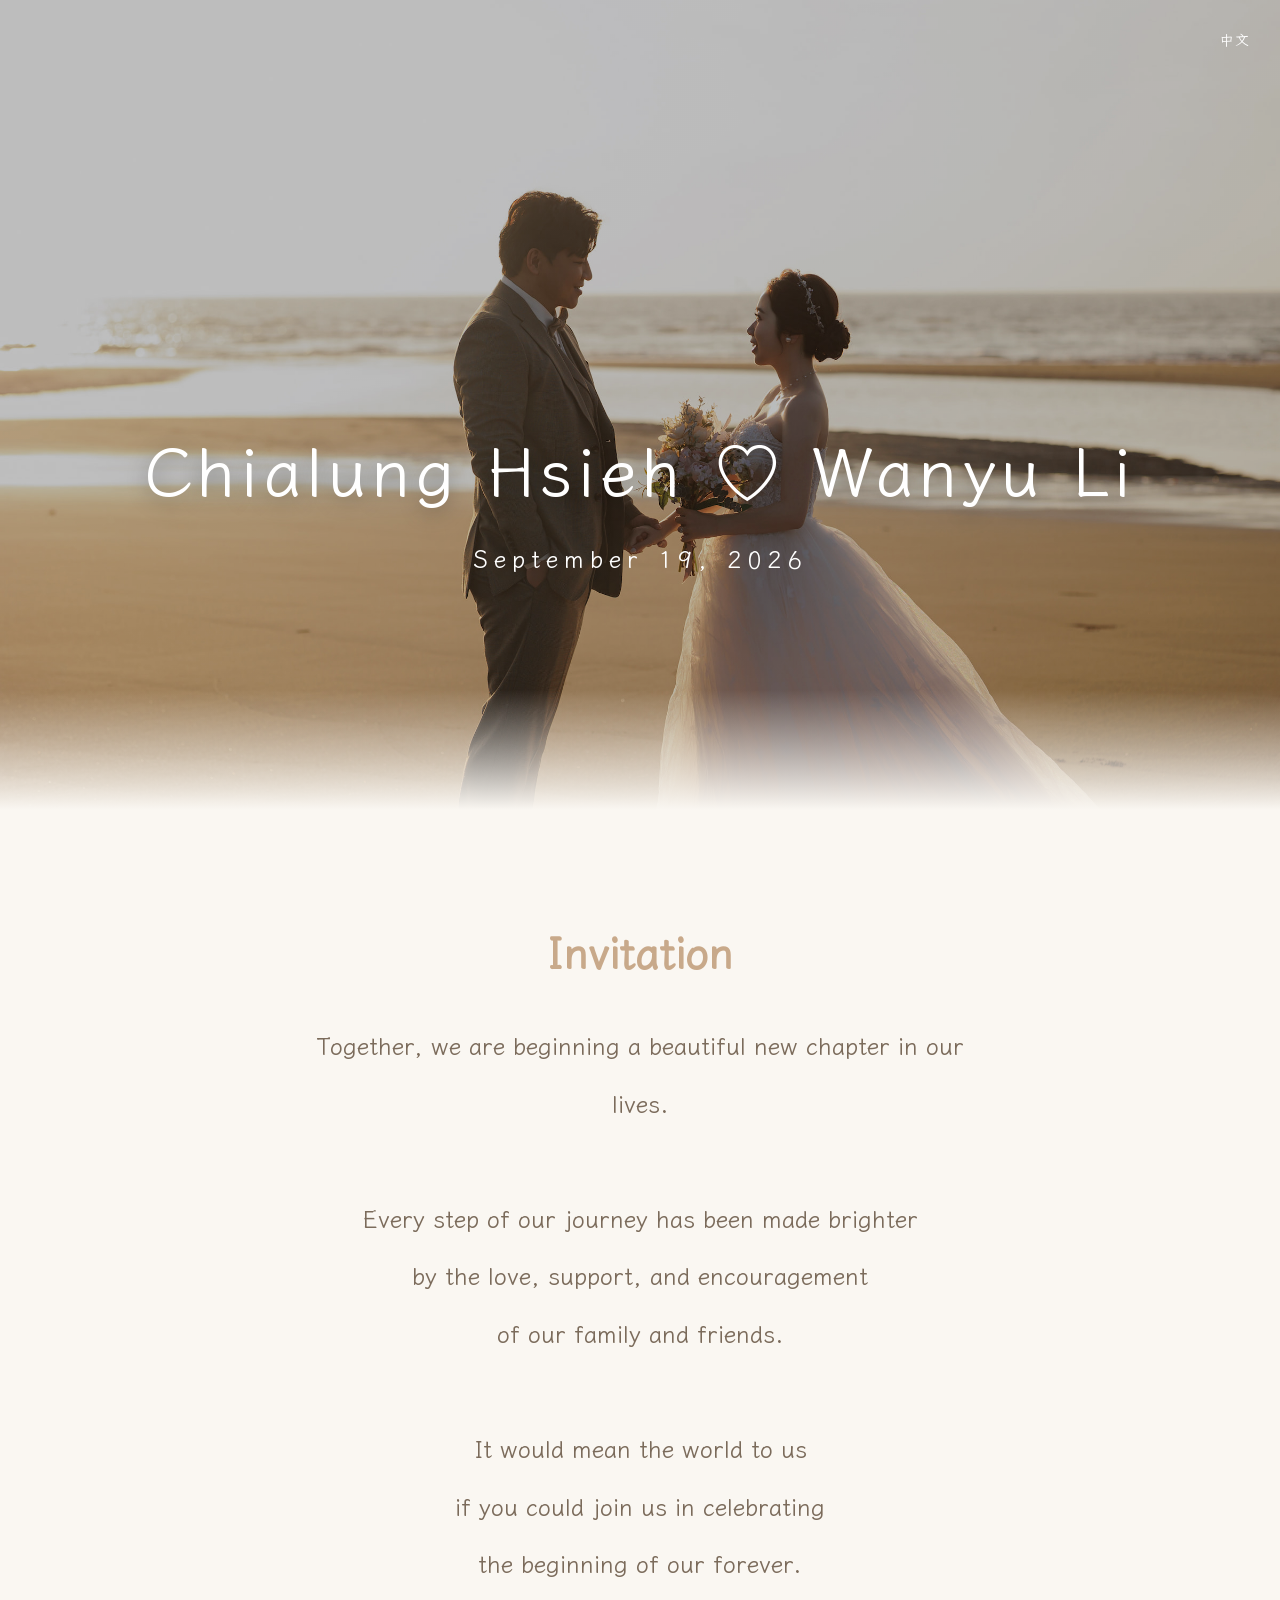
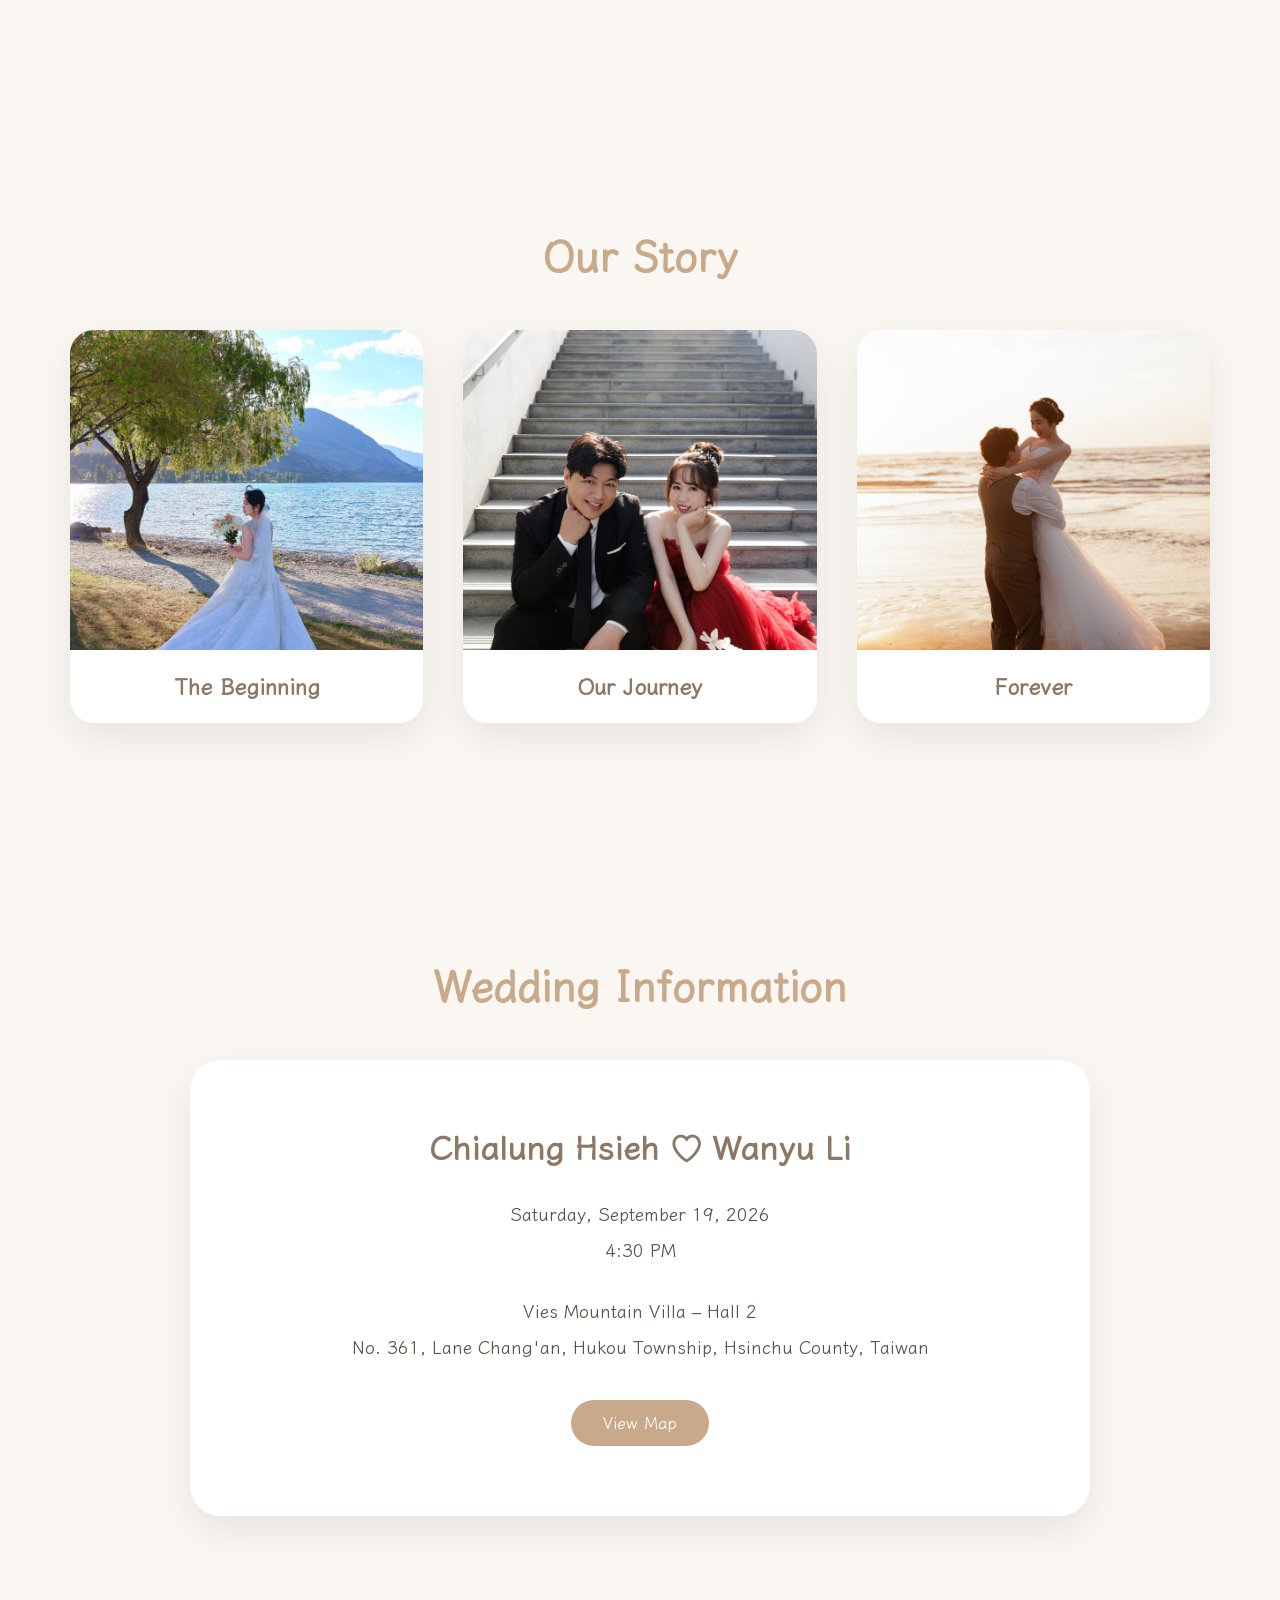
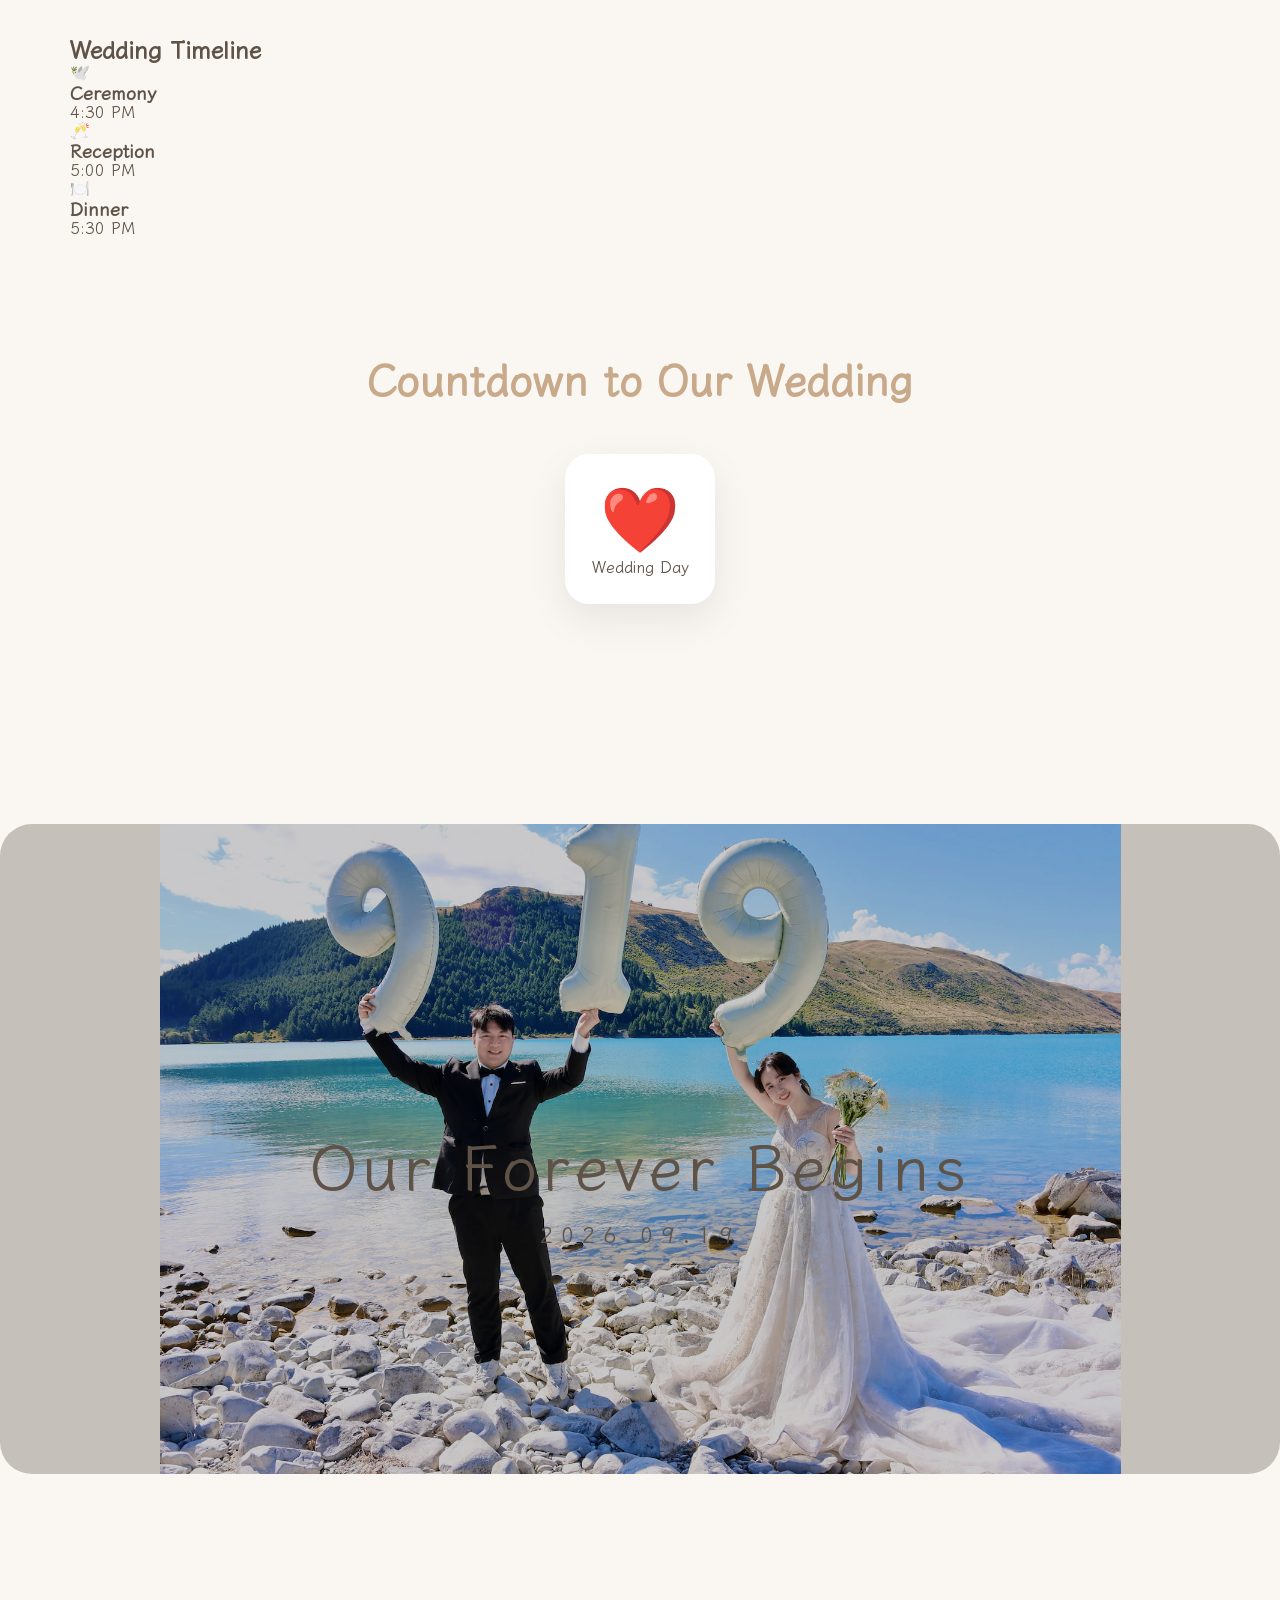
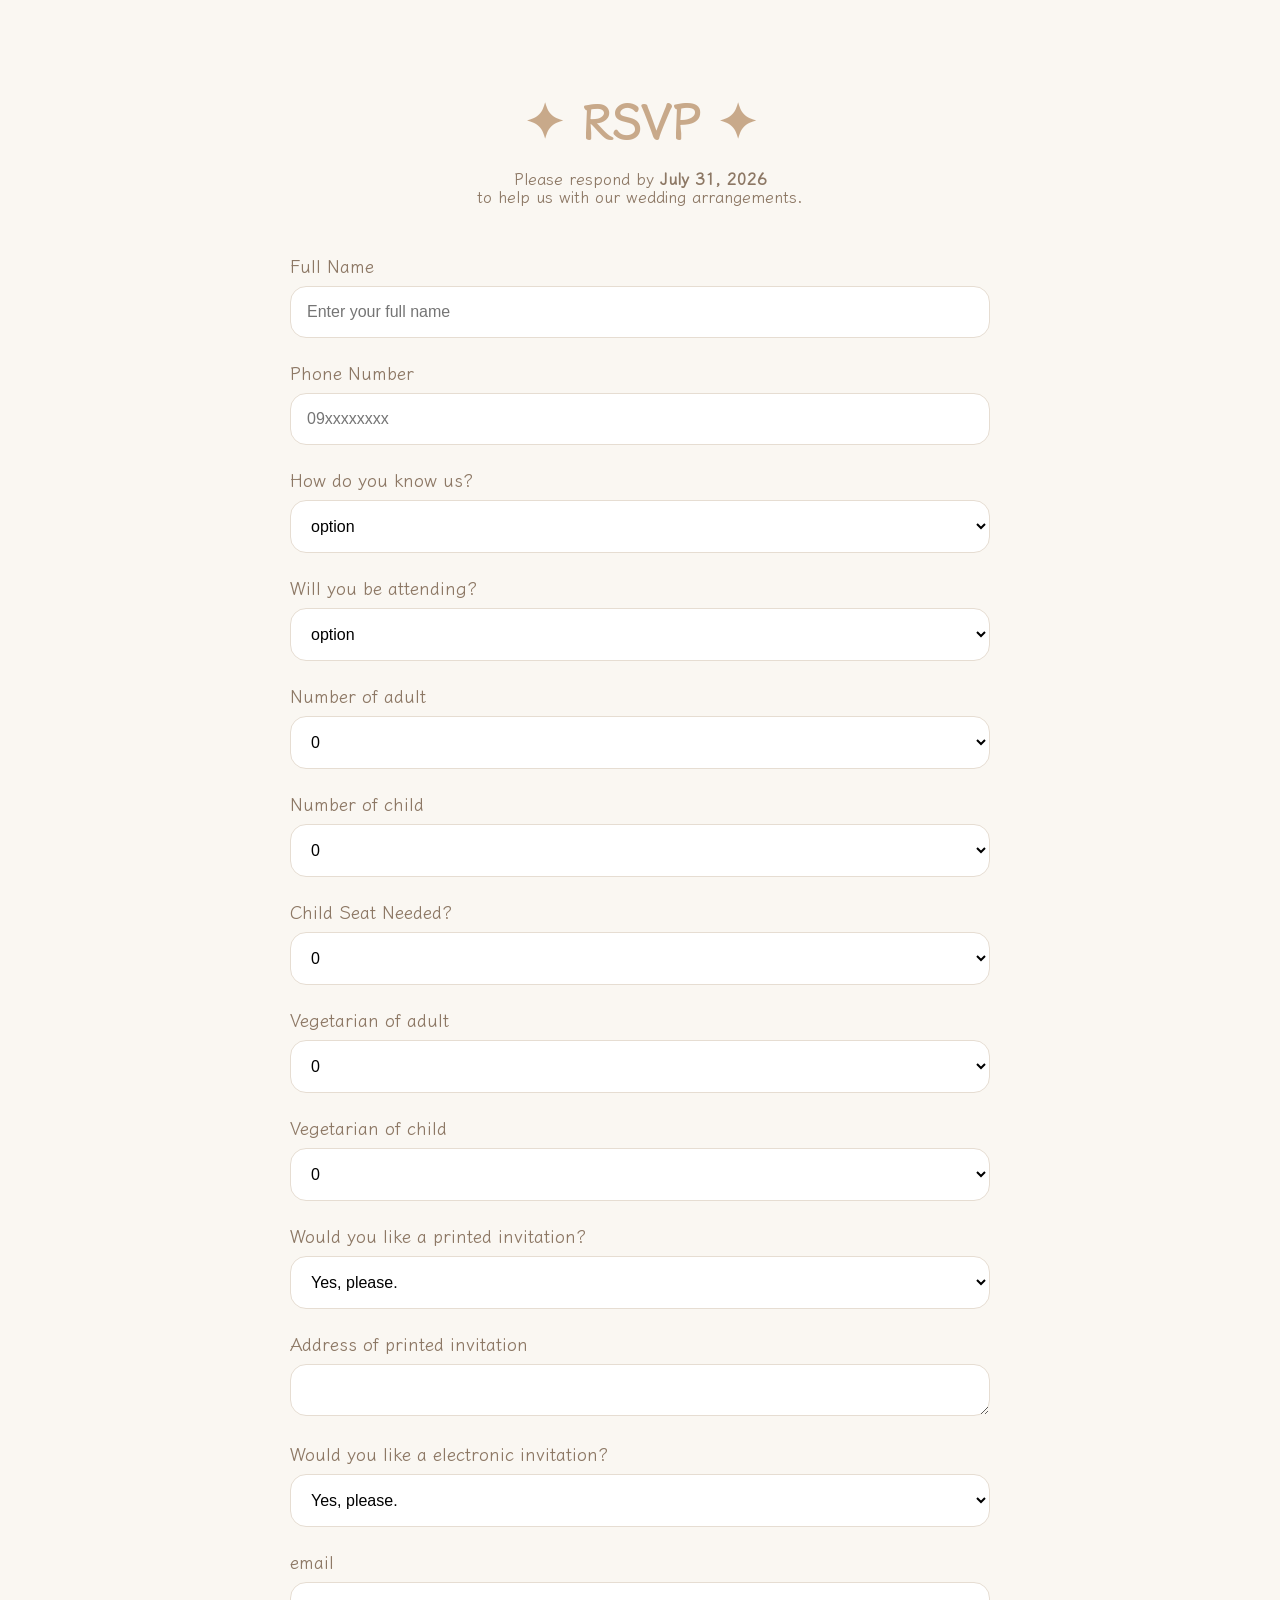
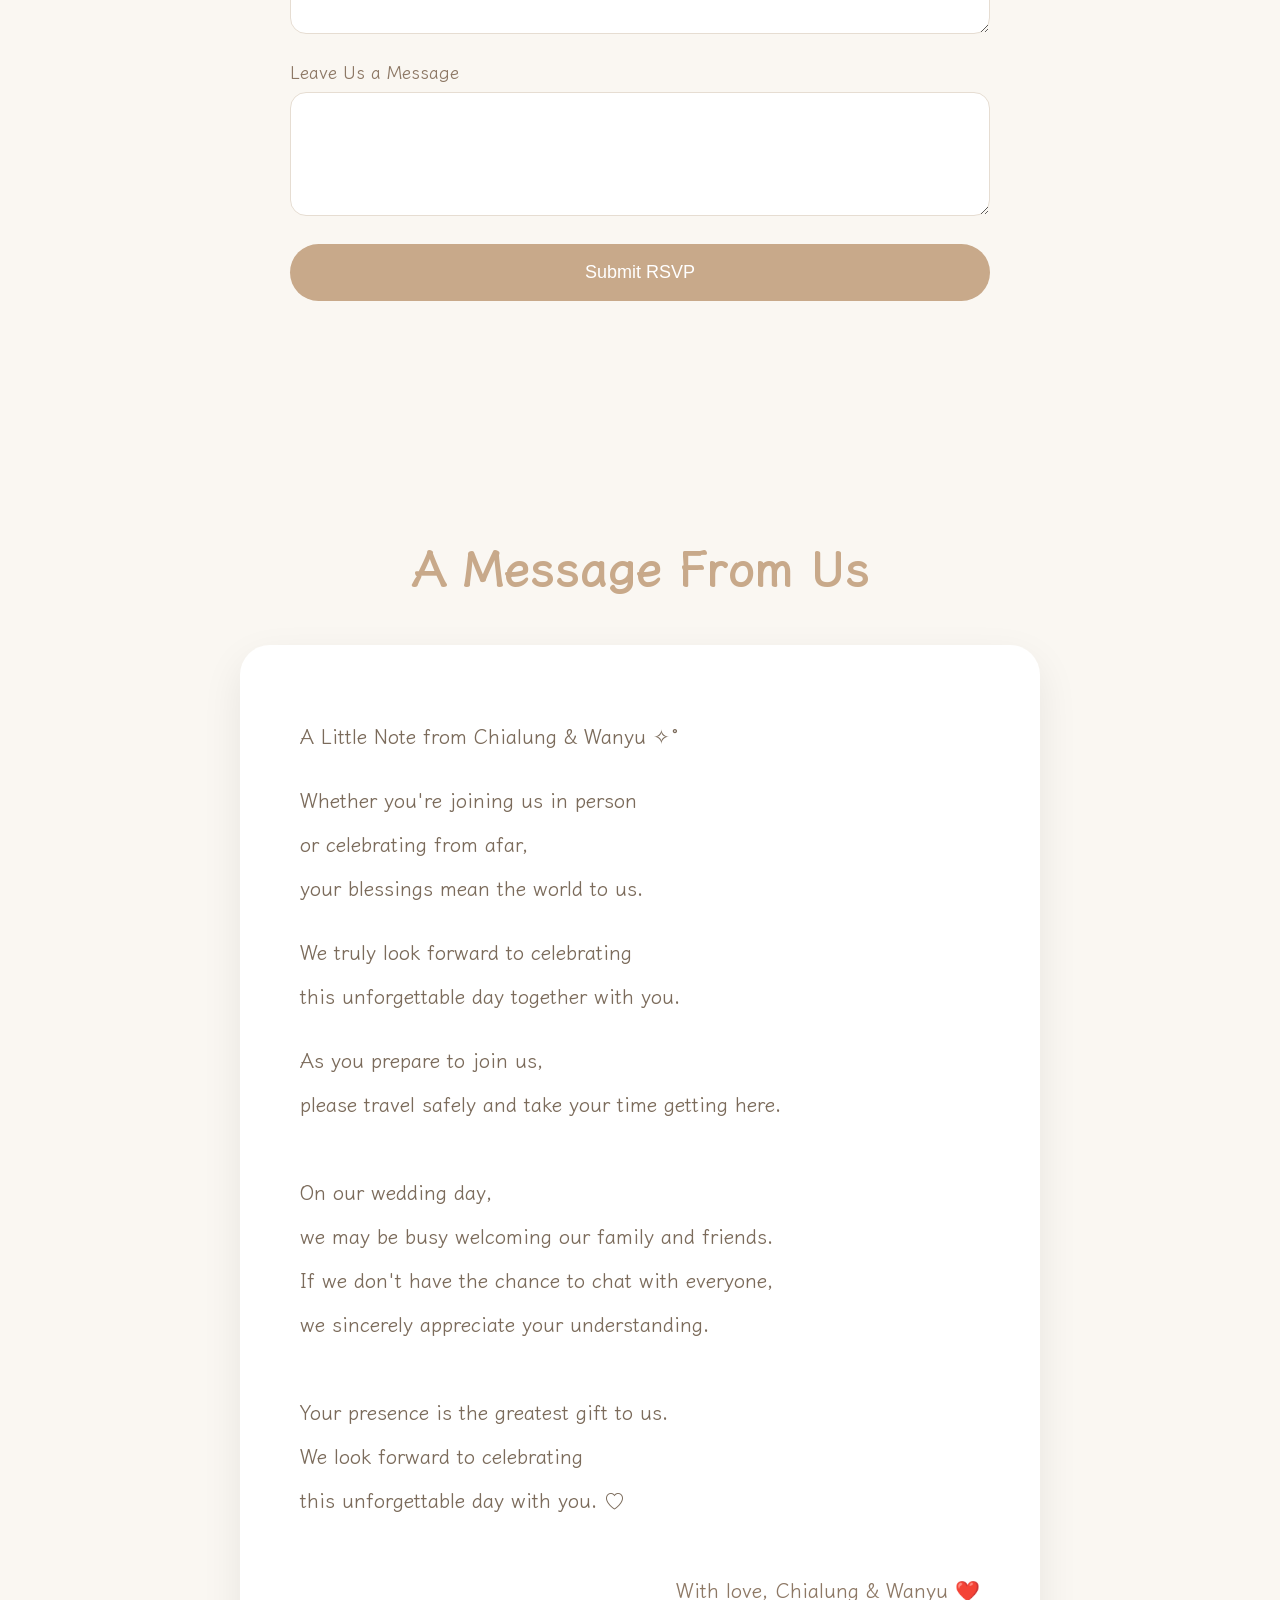
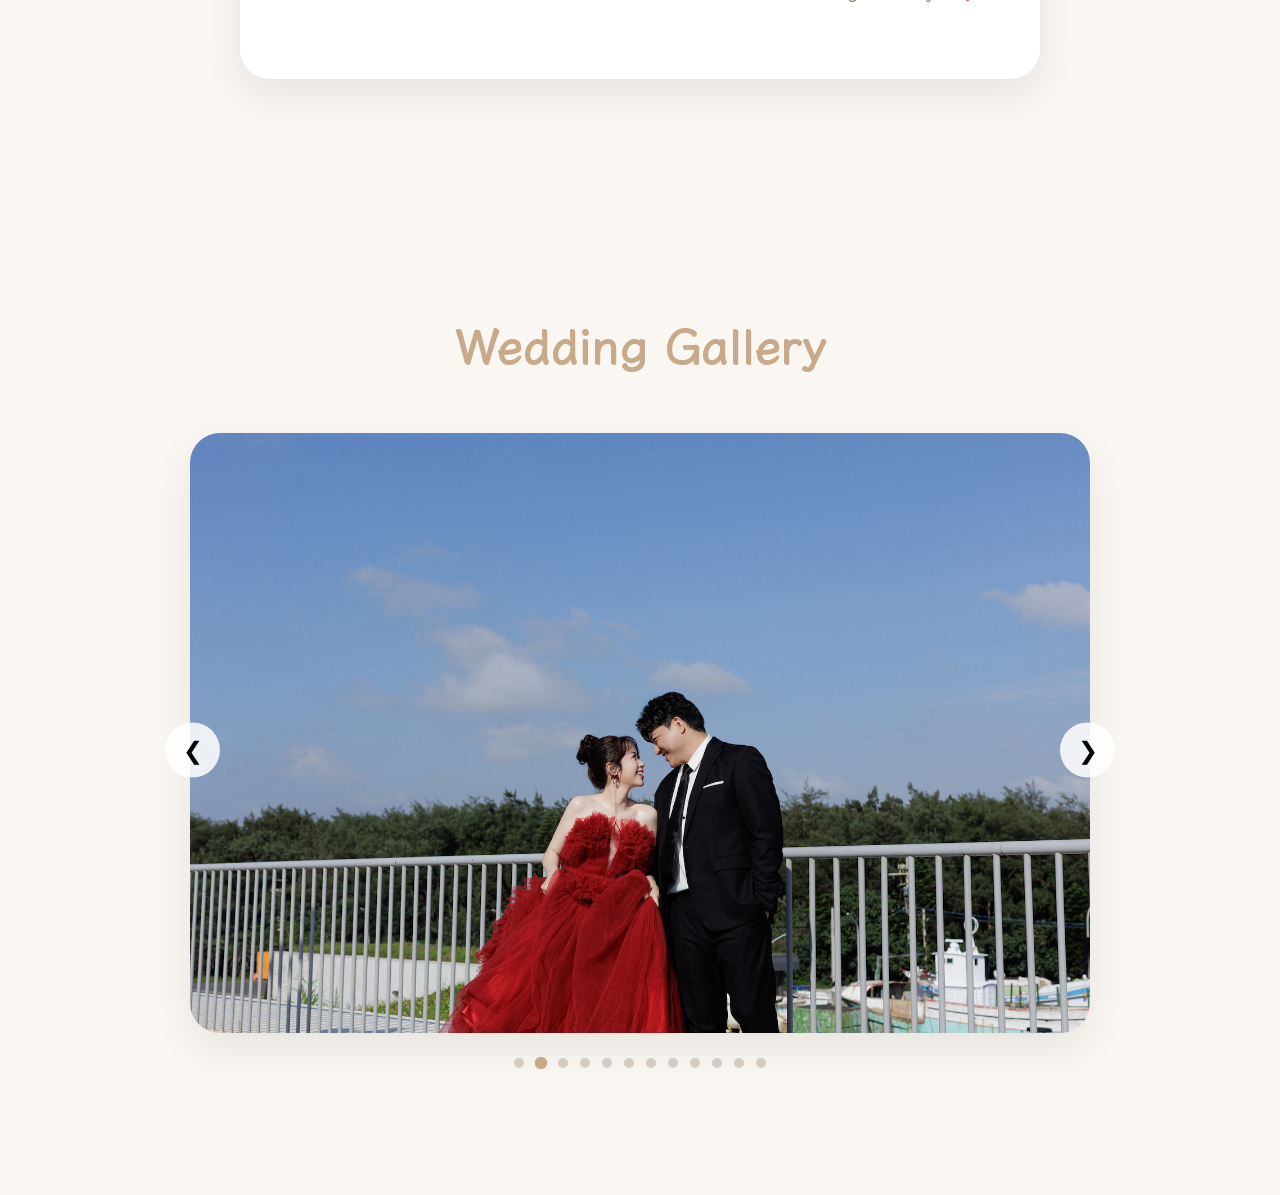
==== en/index.html @ e4109f56 "Update index.html" ====
<!DOCTYPE html>
<html lang="en">
<head>
<meta charset="UTF-8">
<meta name="viewport" content="width=device-width, initial-scale=1.0">
    
<link rel="preconnect" href="https://fonts.googleapis.com">
<link rel="preconnect" href="https://fonts.gstatic.com" crossorigin>

<link href="https://fonts.googleapis.com/css2?family=Iansui&display=swap" rel="stylesheet">

<link href="https://fonts.googleapis.com/css2?family=Noto+Serif+TC:wght@300;400;500;600&display=swap" rel="stylesheet">
    
<title>Chialung ♡ Wanyu Sep.19 2026 Wedding Invitation!</title>
    
<link rel="stylesheet" href="../style.css">
    
</head>

<body>

    
<section class="hero">

    <div class="hero-content">

    <h1>
    Chialung Hsieh ♡ Wanyu Li
    </h1>

    <div class="hero-date">
    September 19, 2026
    </div>

    </div>

</section>




<section class="invitation">

    <div class="container">

        <h2>Invitation</h2>

       <p class="invitation-text">

      <span>Together, we are beginning a beautiful new chapter in our lives.</span>

      <br>

      <span>Every step of our journey has been made brighter</span>
      <span>by the love, support, and encouragement</span>
      <span>of our family and friends.</span>

      <br>

      <span>It would mean the world to us</span>
      <span>if you could join us in celebrating</span>
      <span>the beginning of our forever.</span>

      </p>

    </div>

</section>

    
    
    

<section class="story">
        <div class="container">
            <h2>Our Story</h2>

                <div class="story-grid">

                    <div class="story-card">

                        <img src="../images/story1.jpg">

                        <h3>The Beginning</h3>

                    </div>

                    <div class="story-card">

                        <img src="../images/story2.jpg">

                        <h3>Our Journey</h3>

                    </div>

                    <div class="story-card">

                        <img src="../images/story3.jpg">

                        <h3>Forever</h3>

                    </div>
                </div>

    </div>

</section>
    


    
<section class="info">
    <div class="container">

        <h2>Wedding Information</h2>

        <div class="info-card">

            <h3>Chialung Hsieh ♡ Wanyu Li</h3>

            <p>
                 Saturday, September 19, 2026
                <br>
                4:30 PM
            </p>

            <p>
            Vies Mountain Villa – Hall 2
            <br>
            No. 361, Lane Chang'an,
            Hukou Township,
            Hsinchu County, Taiwan
            </p>

            <a
                class="map-btn"
                href="https://maps.google.com/?q=薇絲山庭"
                target="_blank"
                rel="noopener noreferrer"
            >
                View Map
            </a>
            
        </div>
        
    </div>
    
</section>



    
<section class="timeline">

    <div class="container">

        <h2>Wedding Timeline</h2>

        <div class="timeline-card">

            <div class="timeline-item">

                <div class="timeline-icon">
                    🕊️
                </div>

                <div class="timeline-content">
                    <h3>Ceremony</h3>
                    <p>4:30 PM</p>
                </div>

            </div>

            <div class="timeline-line"></div>

            <div class="timeline-item">

                <div class="timeline-icon">
                    🥂
                </div>

                <div class="timeline-content">
                    <h3>Reception</h3>
                    <p>5:00 PM</p>
                </div>

            </div>

            <div class="timeline-line"></div>

            <div class="timeline-item">

                <div class="timeline-icon">
                    🍽️
                </div>

                <div class="timeline-content">
                    <h3>Dinner</h3>
                    <p>5:30 PM</p>
                </div>

            </div>

        </div>

    </div>

</section>



    
<section class="countdown">
    <div class="container">

        <h2>Countdown to Our Wedding</h2>

        <div id="countdown" class="countdown-grid">

            Loading...

        </div>
        
    </div>
    
</section>
    

<section class="photo-banner">

    <div class="photo-overlay">

        <h2>Our Forever Begins</h2>

        <p>
            2026.09.19
        </p>

    </div>

</section>


<section class="rsvp">

    <div class="container">

        <h2>✦ RSVP ✦</h2>

        <p class="rsvp-desc">
            Please respond by <strong>July 31, 2026</strong><br>
            to help us with our wedding arrangements.
        </p>

        <form class="rsvp-form" id="rsvpForm">

            <div class="form-group">
                <label>Full Name</label>
                <input type="text" id="name" placeholder="Enter your full name">
            </div>

            <div class="form-group">
                <label>Phone Number</label>
                <input type="tel" id="phone" placeholder="09xxxxxxxx">
            </div>

            <div class="form-group">
                <label>How do you know us?</label>
                <select id="relationship">
                    <option>option</option>
                    <option>Family of Chialung</option>
                    <option>Friends of Chialung</option>
                    <option>Colleagues of Chialung</option>
                    <option>Family of Wanyu</option>
                    <option>Friends of Wanyu</option>
                    <option>Colleagues of Wanyu</option>
                </select>
            </div>
            
            <div class="form-group">
                <label>Will you be attending?</label>
                <select id="attend">
                    <option>option</option>
                    <option>Yes, I'll be there!</option>
                    <option>Sorry, I can't make it.</option>
                </select>
            </div>

            <div class="form-group">
                <label>Number of adult</label>
                <select id="guests">
                    <option>0</option>
                    <option>1</option>
                    <option>2</option>
                    <option>3</option>
                    <option>4</option>
                    <option>5</option>
                    <option>6</option>
                </select>
            </div>

            <div class="form-group">
                <label>Number of child</label>
                <select id="kids">
                    <option>0</option>
                    <option>1</option>
                    <option>2</option>
                    <option>3</option>
                    <option>4</option>

                </select>
            </div>

            <div class="form-group">
                <label>Child Seat Needed?</label>
                <select id="childseat">
                    <option>0</option>
                    <option>1</option>
                    <option>2</option>
                    <option>3</option>
                    <option>4</option>

                </select>
            </div>

            <div class="form-group">
                <label>Vegetarian of adult</label>
                <select id="adult_vegetarian">
                    <option>0</option>
                    <option>1</option>
                    <option>2</option>
                    <option>3</option>
                    <option>4</option>
                    <option>5</option>
                    <option>6</option>
                </select>
            </div>

            <div class="form-group">
                <label>Vegetarian of child</label>
                <select id="kid_vegetarian">
                    <option>0</option>
                    <option>1</option>
                    <option>2</option>
                    <option>3</option>
                    <option>4</option>
                </select>
            </div>

            <div class="form-group">
                <label>Would you like a printed invitation?</label>
                <select id="paper">
                    <option>Yes, please.</option>
                    <option>No, thank you.</option>
                </select>
            </div>

            <div class="form-group">
                <label>Address of printed invitation</label>
                <textarea id="address" rows="1"></textarea>
            </div>

            <div class="form-group">
                <label>Would you like a electronic invitation?</label>
                <select id="epaper">
                    <option>Yes, please.</option>
                    <option>No, thank you.</option>
                </select>
            </div>

            <div class="form-group">
                <label>email</label>
                <textarea id="email" rows="1"></textarea>
            </div>
            
            <div class="form-group">
                <label>Leave Us a Message</label>
                <textarea id="message" rows="5"></textarea>
            </div>

            <button type="button" id="submitBtn">
                Submit RSVP
            </button>

        </form>

    </div>

</section>



<section class="message">
    <div class="container">

        <h2>A Message From Us</h2>

        <div class="message-card">

            <p>
                A Little Note from Chialung & Wanyu ✧˚
            </p>

            <p class="message-text">
            <span>Whether you're joining us in person</span>
            <span>or celebrating from afar,</span>
            <span>your blessings mean the world to us.</span>
            </p>

            <p class="message-text">
            <span>We truly look forward to celebrating</span>
            <span>this unforgettable day together with you.</span>
            </p>

            <p class="message-text">
            <span>As you prepare to join us,</span>
            <span>please travel safely and take your time getting here.</span>
            <br>            
            <span>On our wedding day,</span>
            <span>we may be busy welcoming our family and friends.</span>
            <span>If we don't have the chance to chat with everyone,</span>
            <span>we sincerely appreciate your understanding.</span>
            <br>            
            <span>Your presence is the greatest gift to us.</span>
            <span>We look forward to celebrating</span>
            <span>this unforgettable day with you. ♡</span>
            </p>

            <div class="message-sign">
            <span>With love,</span>
            <span>Chialung & Wanyu ❤️</span>
            </div>

        </div>

    </div>
</section>


    
    

<section class="gallery">
    <div class="container">

        <h2>Wedding Gallery</h2>

        <div class="slider">

            <button class="slider-btn prev">
                ❮
            </button>

            <div class="slider-track">

                <img src="../images/gallery2.jpg" class="slide active" loading="lazy">
                <img src="../images/gallery5.jpg" class="slide" loading="lazy">
                <img src="../images/gallery6.jpg" class="slide" loading="lazy">
                <img src="../images/gallery7.jpg" class="slide" loading="lazy">
                <img src="../images/gallery8.jpg" class="slide" loading="lazy">
                <img src="../images/gallery9.jpg" class="slide" loading="lazy">
                <img src="../images/gallery11.jpg" class="slide" loading="lazy">
                <img src="../images/gallery12.jpg" class="slide" loading="lazy">
                <img src="../images/gallery13.jpg" class="slide" loading="lazy">
                <img src="../images/gallery14.jpg" class="slide" loading="lazy">
                <img src="../images/gallery15.jpg" class="slide" loading="lazy">
                <img src="../images/gallery16.jpg" class="slide" loading="lazy">


            </div>
            
            <div class="slider-dots"></div>

            <button class="slider-btn next">
                ❯
            </button>

        </div>

    </div>
</section>

    
<script src="script.js"></script>
  
<div class="language-switch">
    <a href="../index.html">中文</a>
</div>
    
</body>
</html>
---- style.css ----
*{
    margin:0;
    padding:0;
    box-sizing:border-box;
}

html{
    scroll-behavior:smooth;
}

body{
    background:#faf7f2;
    color:#5f5348;
    font-family:
        "Iansui",
        "Noto Serif TC",
        serif;
    overflow-x:hidden;
}

/* Global Container */

.container{

    width:100%;

    max-width:1200px;

    margin:0 auto;

    padding:0 30px;
}


/* Hero */

.hero{

    width:100%;

    height:90vh;

    background:
    linear-gradient(
        rgba(0,0,0,.25),
        rgba(0,0,0,.25)
    ),
    url("images/hero.jpg");

    background-size:cover;
    background-position:center center;

    display:flex;
    align-items:center;
    justify-content:center;

    position:relative;

    overflow:hidden;
}

.hero::after{
    content:"";

    position:absolute;

    bottom:0;
    left:0;

    width:100%;
    height:120px;

    background:
    linear-gradient(
        to top,
        #faf7f2,
        transparent
    );
}

.hero-content{
    text-align:center;
    color:white;
    z-index:2;

    margin-top:180px;
}

.hero h1{
    font-family:"Iansui", serif;
    font-size:68px;
    font-weight:300;
    letter-spacing:4px;
    line-height:1.5;

    text-shadow:
    0 4px 20px rgba(0,0,0,.35);
}

.hero-date{

    margin-top:24px;

    font-size:24px;

    letter-spacing:6px;
}


/* Invitation */

.invitation{

    padding:120px 30px;

    text-align:center;
}

.invitation h2{
    font-family:"Iansui", serif;

    color:#c8a98a;

    font-size:42px;

    margin-bottom:40px;
}

.invitation-text{

    line-height:2.4;

    max-width:700px;

    margin:auto;

    font-size:24px;

    color:#7b6b5b;

    text-align:center;
}

.invitation-text span{

    display:block;
}



/* Story */

.story{

    padding:120px 30px;
}

.story h2{

    text-align:center;

    font-size:42px;

    color:#c8a98a;

    margin-bottom:50px;
}

.story-grid{

    display:grid;

    grid-template-columns:
    repeat(3,1fr);

    gap:40px;

    max-width:1200px;

    margin:auto;

}

.story-card{

    background:white;

    border-radius:24px;

    overflow:hidden;

    box-shadow:
    0 15px 40px rgba(0,0,0,.08);

    transition:.35s;
}

.story-card:hover{

    transform:translateY(-8px);
}

.story-card img{

    width:100%;

    height:320px;

    object-fit:cover;

    display:block;
}

.story-card h3{

    text-align:center;

    padding:24px;

    font-size:22px;

    color:#8d7865;
}



/* Wedding Info */

.info{

    padding:120px 30px;

    text-align:center;
}

.info h2{
    font-family:"Iansui", serif;

    font-size:42px;

    color:#c8a98a;

    margin-bottom:50px;
}

.info-card{

    background:white;

    max-width:900px;

    margin:auto;

    padding:70px;

    border-radius:30px;

    box-shadow:
    0 15px 40px rgba(0,0,0,.08);
}

.info-card h3{

    font-size:32px;

    color:#8d7865;

    margin-bottom:30px;
}

.info-card p{

    font-size:18px;

    line-height:2;

    margin-bottom:25px;
}

.map-btn{

    display:inline-block;

    margin-top:10px;

    padding:14px 32px;

    background:#c8a98a;

    color:white;

    text-decoration:none;

    border-radius:50px;

    transition:.3s;
}

.map-btn:hover{

    opacity:.8;
}


/* Countdown */

.countdown{

    padding:120px 30px;

    text-align:center;
}

.countdown h2{

    font-size:42px;

    color:#c8a98a;

    margin-bottom:50px;
}

#countdown{

    display:flex;

    justify-content:center;

    gap:20px;

    flex-wrap:wrap;
}

.count-box{

    width:150px;

    height:150px;

    background:white;

    padding:25px;

    border-radius:24px;

    display:flex;

    flex-direction:column;

    justify-content:center;

    align-items:center;

    box-shadow:
    0 15px 40px rgba(0,0,0,.08);
}

.count-box span{

    display:block;

    font-size:64px;

    font-weight:600;

    color:#8d7865;
}

.count-box small{

    font-size:16px;
}




.photo-banner{

    width:100%;
    max-width:1400px;

    height:650px;

    margin:100px auto;

    border-radius:32px;

    overflow:hidden;

    background:url("images/gallery1.jpg");

    background-size:contain;
    background-repeat:no-repeat;

    background-position:center;

    background-color:#f6f0e8;
}

.photo-overlay{

    width:100%;
    height:100%;

    display:flex;

    flex-direction:column;

    justify-content:center;

    align-items:center;

    text-align:center;

    padding-top:80px;

    background:
        rgba(0,0,0,.2);
}

.photo-overlay h2{

    font-size:64px;

    font-weight:300;

    letter-spacing:4px;

    margin-bottom:20px;
}

.photo-overlay p{

    font-size:22px;

    letter-spacing:8px;
}









/* ======================
   Gallery
====================== */

.gallery{

    padding:120px 40px;

    background:#faf7f2;
}

.gallery h2{
    font-family:"Iansui", serif;

    text-align:center;

    font-size:48px;

    color:#c8a98a;

    margin-bottom:60px;
}

.slider{

    position:relative;

    max-width:900px;

    margin:auto;
}

.slider-track{
    background:#f6f0e8;

    position:relative;

    height:600px;

    overflow:hidden;

    border-radius:30px;

    box-shadow:
        0 15px 40px rgba(0,0,0,.08);
}

.slide{

    position:absolute;

    width:100%;
    height:100%;

    object-fit:contain;

    opacity:0;

    transition:opacity .8s ease;

    user-select:none;

    -webkit-user-drag:none;

    touch-action:pan-y;
}

.slide.active{

    opacity:1;
}

.slider-btn{

    position:absolute;

    top:50%;

    transform:translateY(-50%);

    width:55px;
    height:55px;

    border:none;

    border-radius:50%;

    background:rgba(255,255,255,.85);

    cursor:pointer;

    font-size:24px;

    z-index:5;

    transition:.3s;
}

.slider-dots{

    display:flex;

    justify-content:center;

    gap:12px;

    margin-top:25px;
}

.dot{

    width:10px;
    height:10px;

    border-radius:50%;

    background:#d8cfc5;

    cursor:pointer;

    transition:.3s;
}

.dot.active{

    background:#c8a98a;

    transform:scale(1.25);
}




.slider-btn:hover{

    background:white;
}

.prev{

    left:-25px;
}

.next{

    right:-25px;
}




/* ======================
   RSVP
====================== */

.rsvp{

    padding:120px 0;
}

.rsvp h2{
    font-family:"Iansui", serif;

    text-align:center;

    font-size:48px;

    color:#c8a98a;

    margin-bottom:20px;
}

.rsvp-desc{

    text-align:center;

    margin-bottom:50px;

    color:#8d7865;
}

.rsvp-form{

    max-width:700px;

    margin:auto;
}

.form-group{

    margin-bottom:25px;
}

.form-group label{

    display:block;

    margin-bottom:10px;

    color:#8d7865;

    font-size:18px;
}

.form-group input,
.form-group select,
.form-group textarea{

    width:100%;

    padding:16px;

    border:1px solid #e6ddd2;

    border-radius:16px;

    background:white;

    font-size:16px;
}

.form-group textarea{

    resize:vertical;
}

.rsvp button{

    width:100%;

    padding:18px;

    border:none;

    border-radius:50px;

    background:#c8a98a;

    color:white;

    font-size:18px;

    cursor:pointer;

    transition:.3s;
}

.rsvp button:hover{

    opacity:.85;
}


/* ======================
   Message
====================== */

.message{

    padding:120px 30px;

    text-align:center;
}

.message h2{

    font-family:"Iansui", serif;

    font-size:48px;

    color:#c8a98a;

    margin-bottom:50px;
}

.message-card{

    max-width:800px;

    margin:auto;

    background:white;

    padding:70px 60px;

    border-radius:30px;

    box-shadow:
        0 15px 40px rgba(0,0,0,.08);

    line-height:2.2;

    color:#7b6b5b;

    font-size:20px;

    text-align:left;
}

.message-card p{

    margin-bottom:20px;
}

.message-sign{

    margin-top:50px;

    text-align:right;

    color:#8d7865;

    line-height:1.8;
}

.message-text{

    text-align:left;

}

.message-text span{

    display:block;

}


.language-switch{
    position:absolute;
    top:30px;
    right:30px;
}

.language-switch a{
    color:white;
    text-decoration:none;
    font-size:14px;
    letter-spacing:1px;
}

.language-switch a:hover{
    opacity:.8;
}


@media(max-width:768px){

.hero{

    height:100vh;

}

.hero h1{

    font-size:34px;

    line-height:1.4;

}

.hero-date{

    font-size:20px;

    letter-spacing:3px;

}

.invitation{

    padding:80px 25px;
}

.invitation h2{

    font-size:34px;
}

.invitation-text{

    font-size:18px;

    line-height:2.2;
}
    
.story h2{
    font-size:34px;
}
.story-grid{

    grid-template-columns:1fr;

    gap:30px;
    }
    
.info h2,
.countdown h2{

    font-size:34px;

}


.info{

    padding:80px 20px;
    }

.info-card{

    padding:35px 25px;
    }

.info-card h3{

    font-size:24px;
    }

.info-card p{

    font-size:16px;
    }



    
 .countdown{

    padding:80px 20px;
    }

     #countdown{

    display:flex;

    flex-wrap:nowrap;

    gap:8px;
    }

.count-box{

    flex:1;

    width:auto;

    max-width:75px;

    height:70px;
    }

.count-box span{

    font-size:24px;
    }


    

.photo-banner{

    height:350px;
    }

.photo-overlay h2{

    font-size:32px;
    }

.photo-overlay p{

    font-size:16px;

    letter-spacing:3px;
    }


.slider-track{

    height:55vh;
    }

.prev{

    left:10px;
    }

.next{

    right:10px;
    }

.slider-btn{
    display:none;
    }

    
 .rsvp{

    padding:80px 20px;
    }

.rsvp h2{

    font-size:34px;
    }

.form-group label{

    font-size:16px;
    }

.form-group input,
.form-group select,
.form-group textarea{

    padding:14px;
    }


.message{

    padding:80px 20px;
}

.message h2{

    font-size:34px;

    margin-bottom:35px;
}

.message-card{

    padding:35px 25px;

    font-size:16px;

    line-height:2;
}

.message-sign{

    margin-top:35px;
}

    
    
    
}
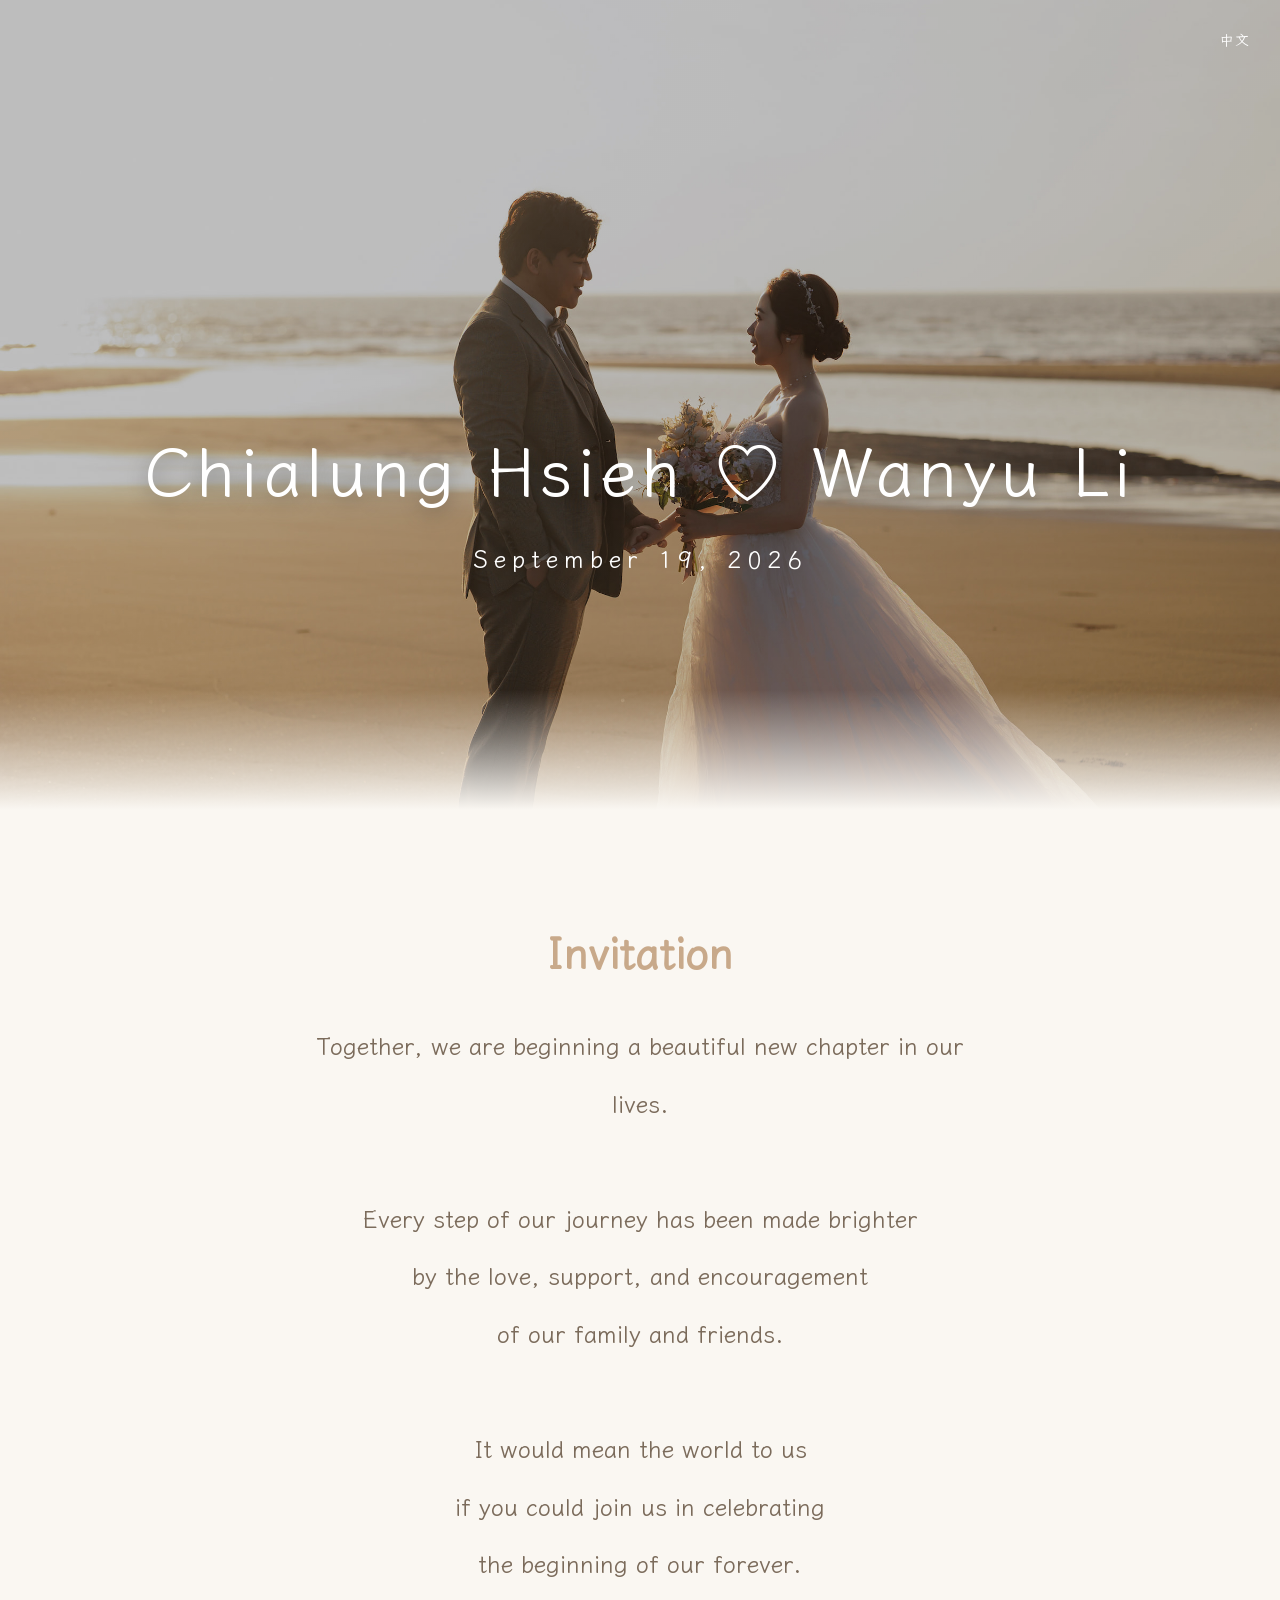
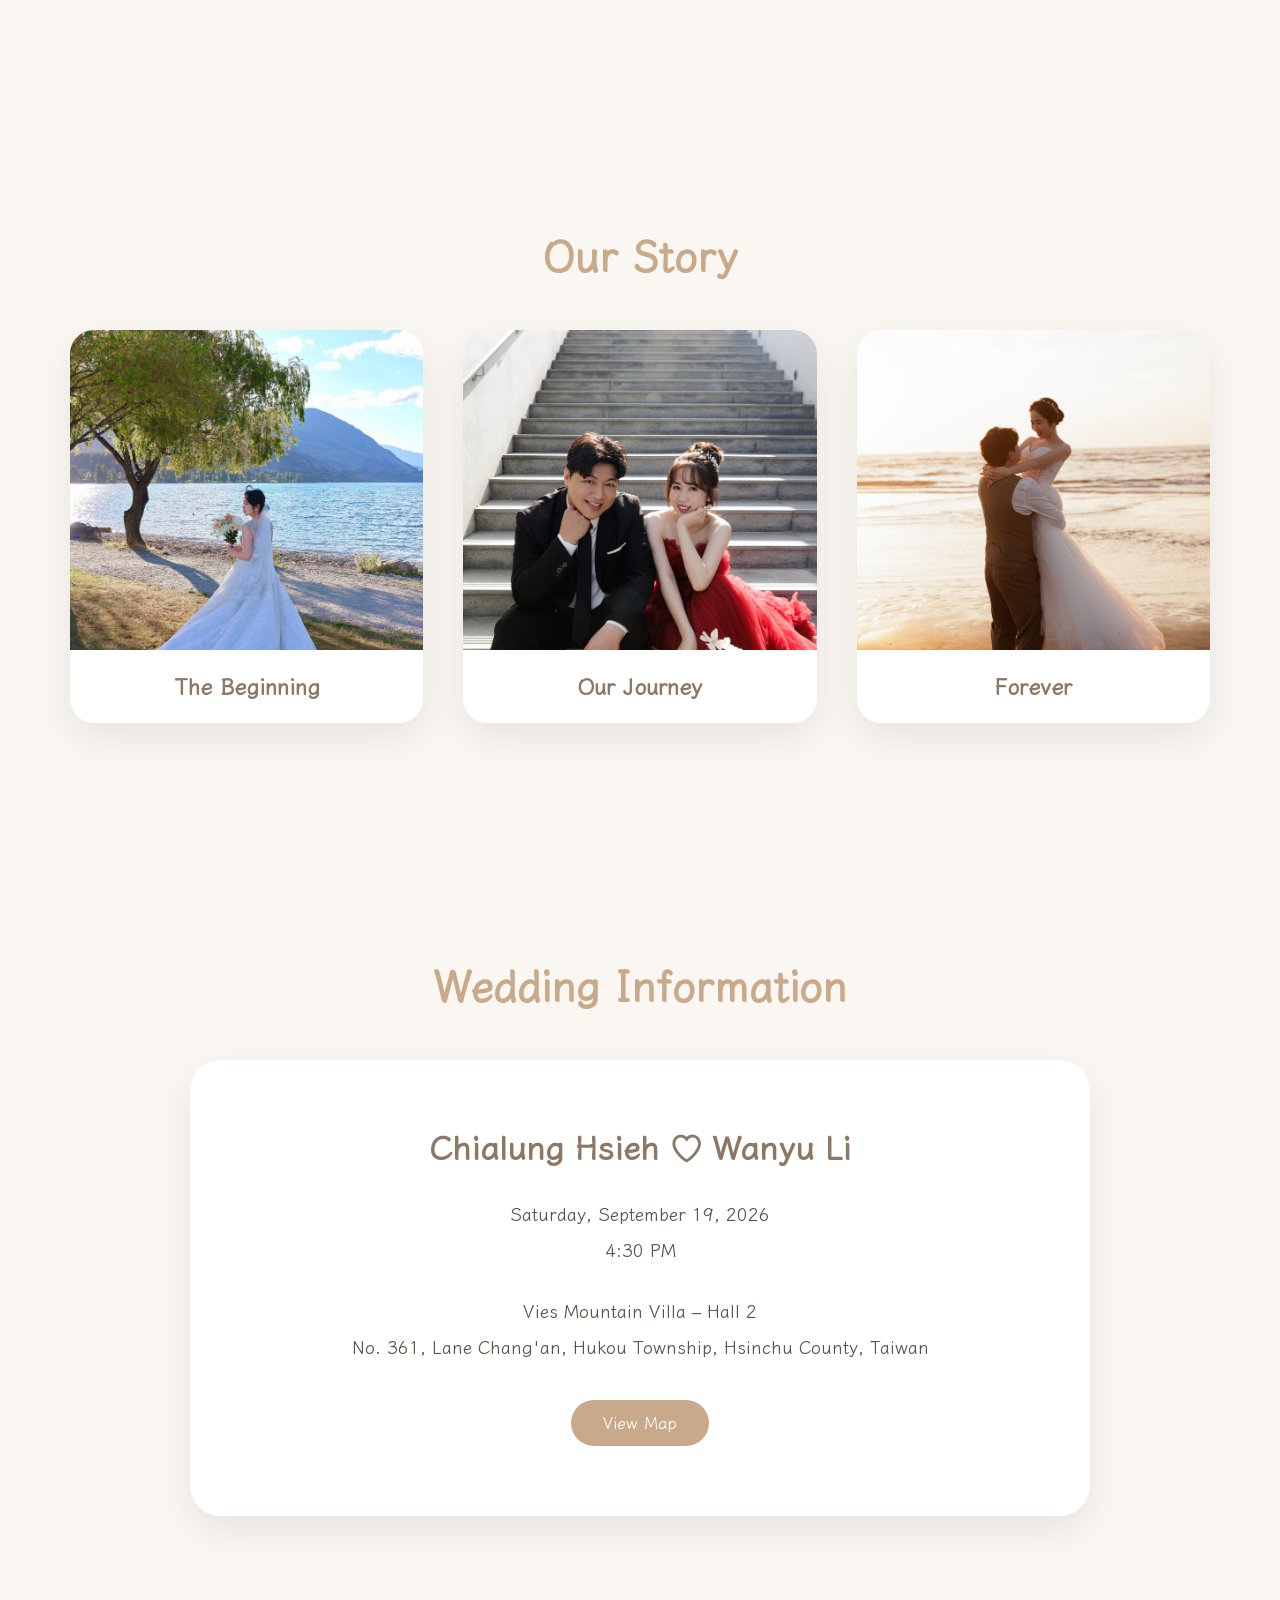
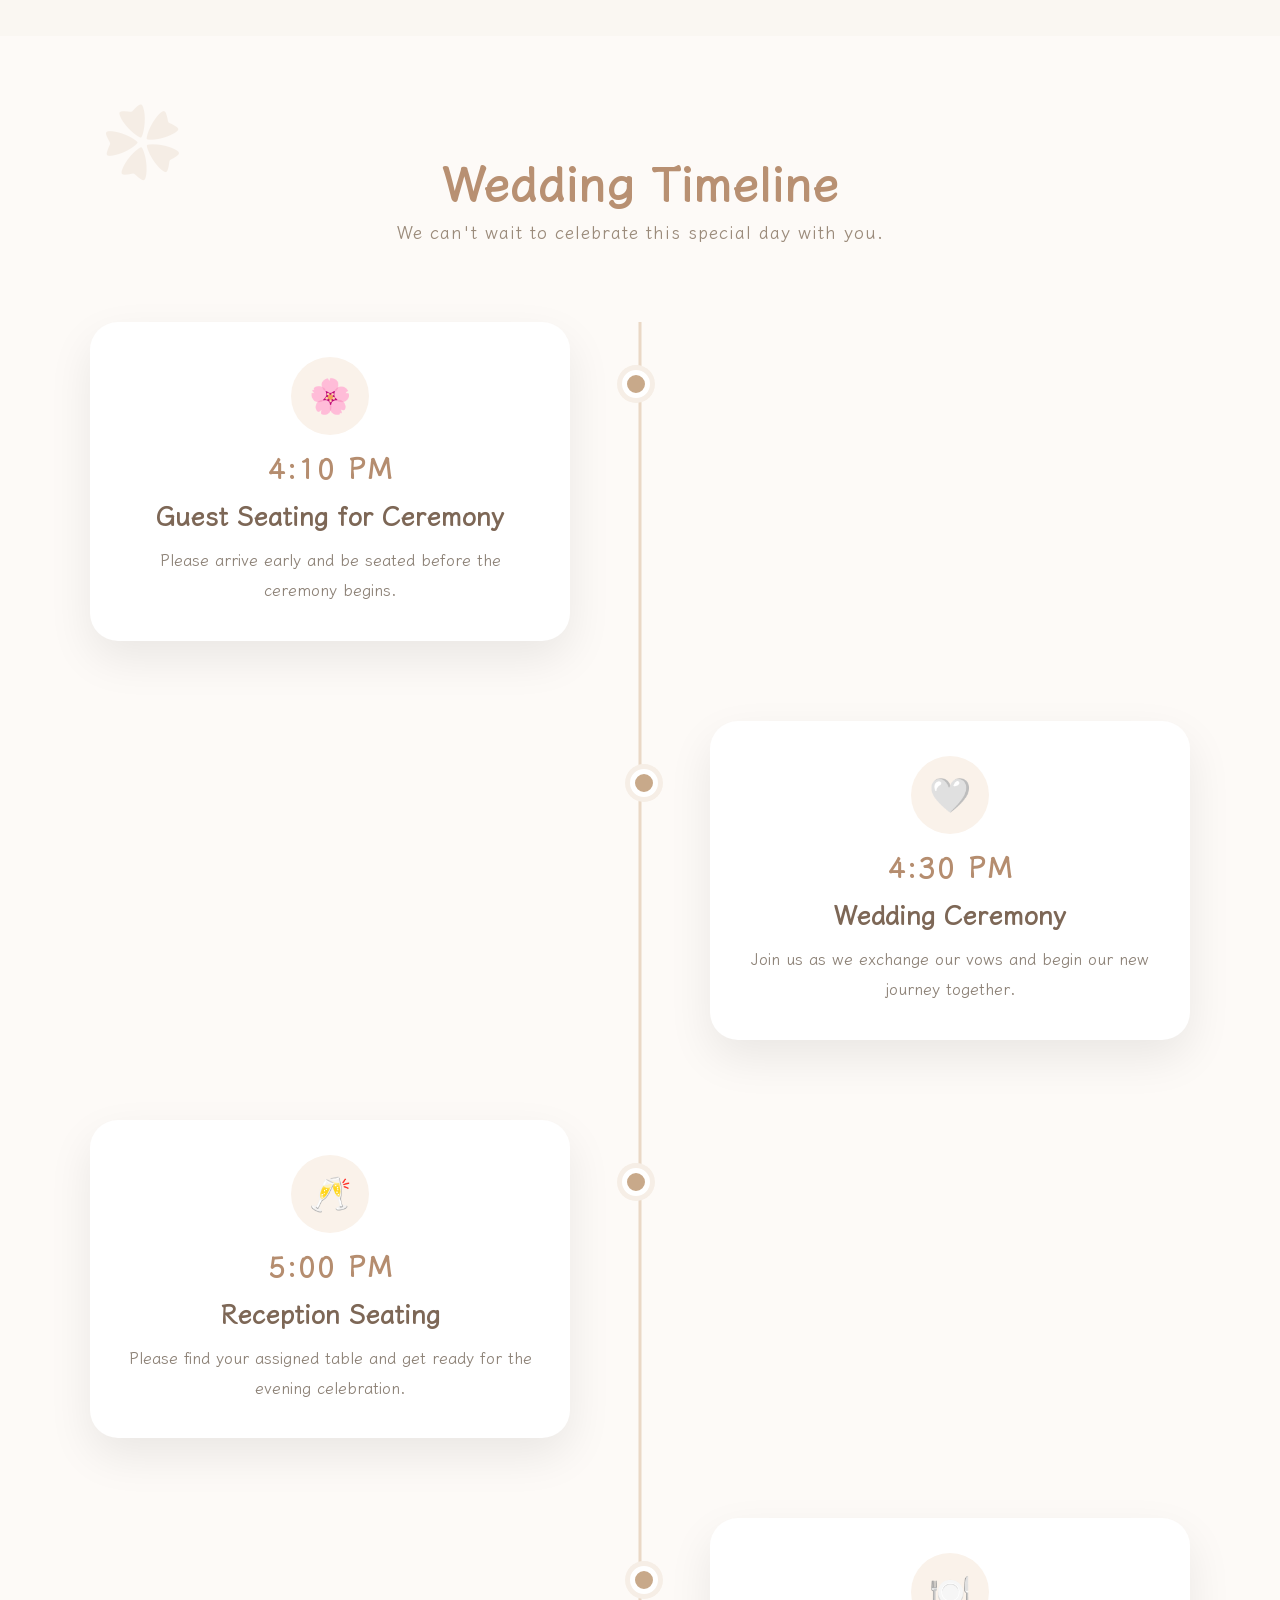
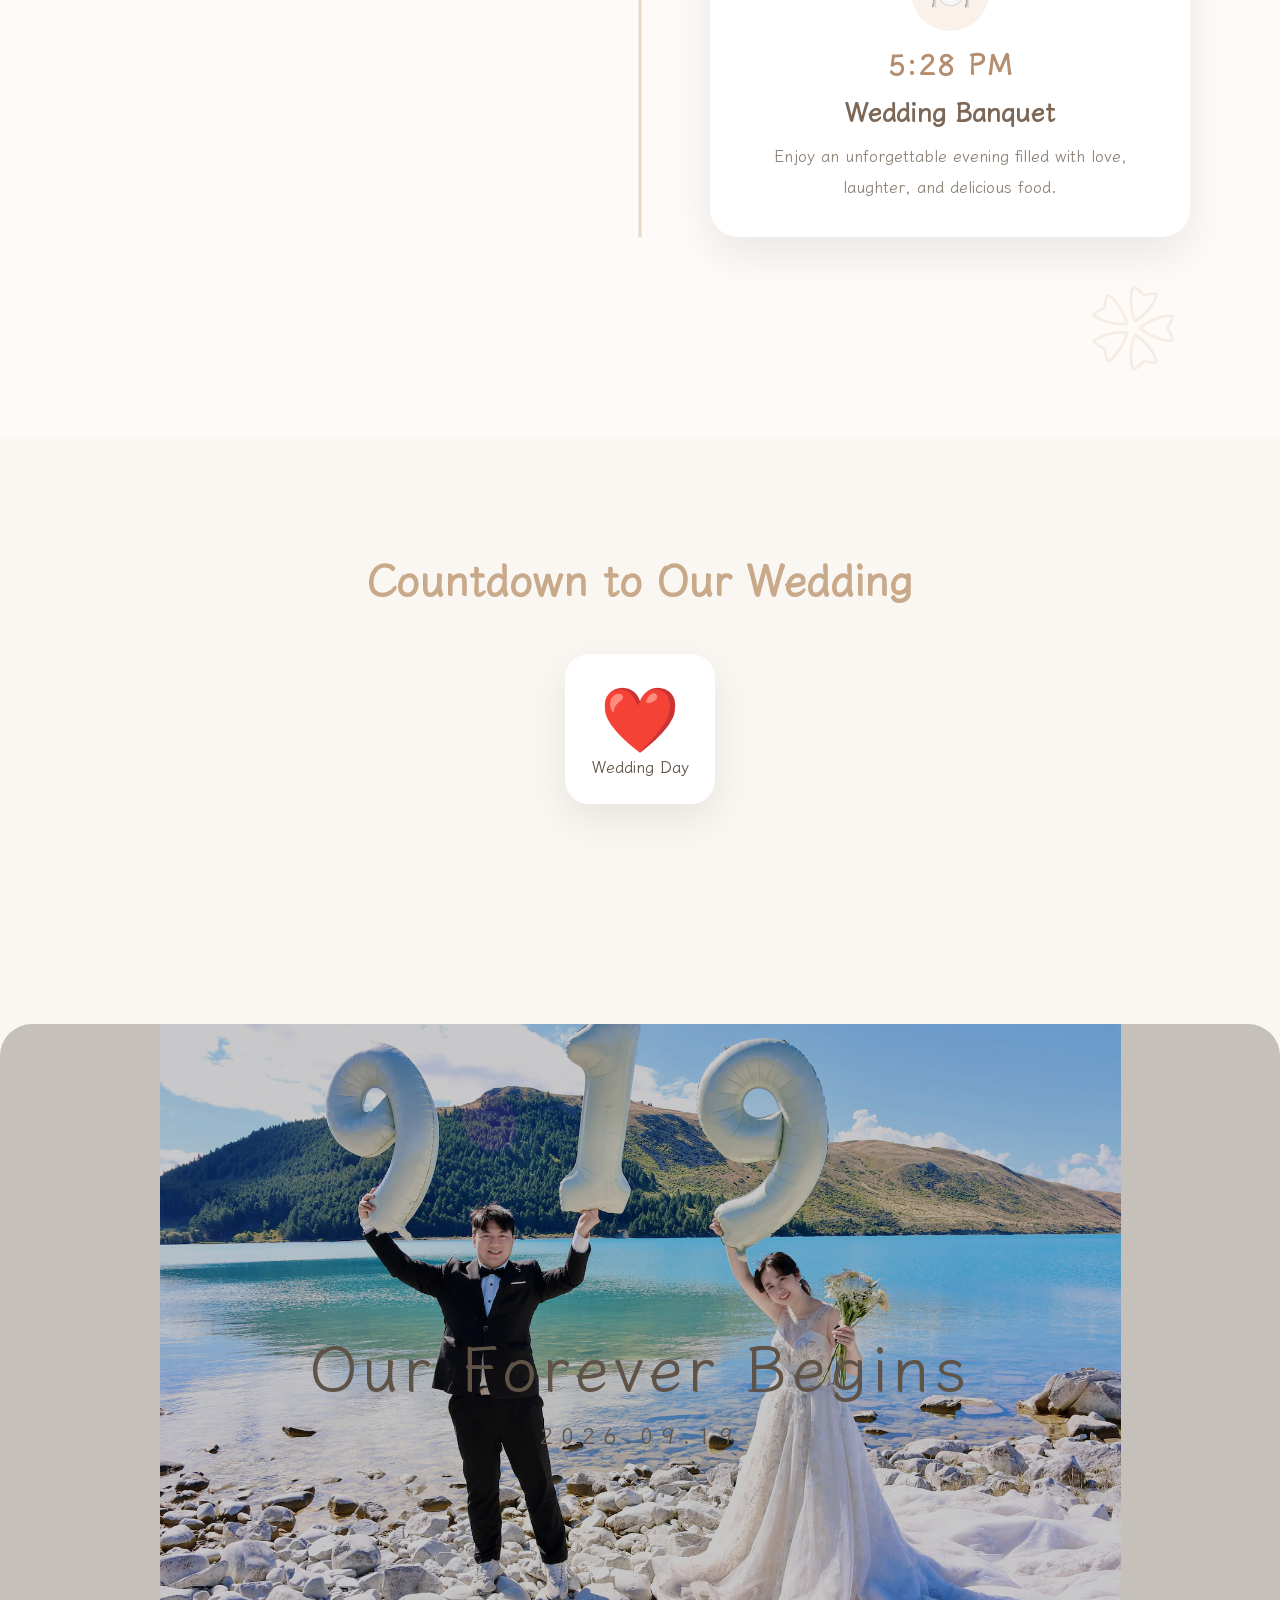
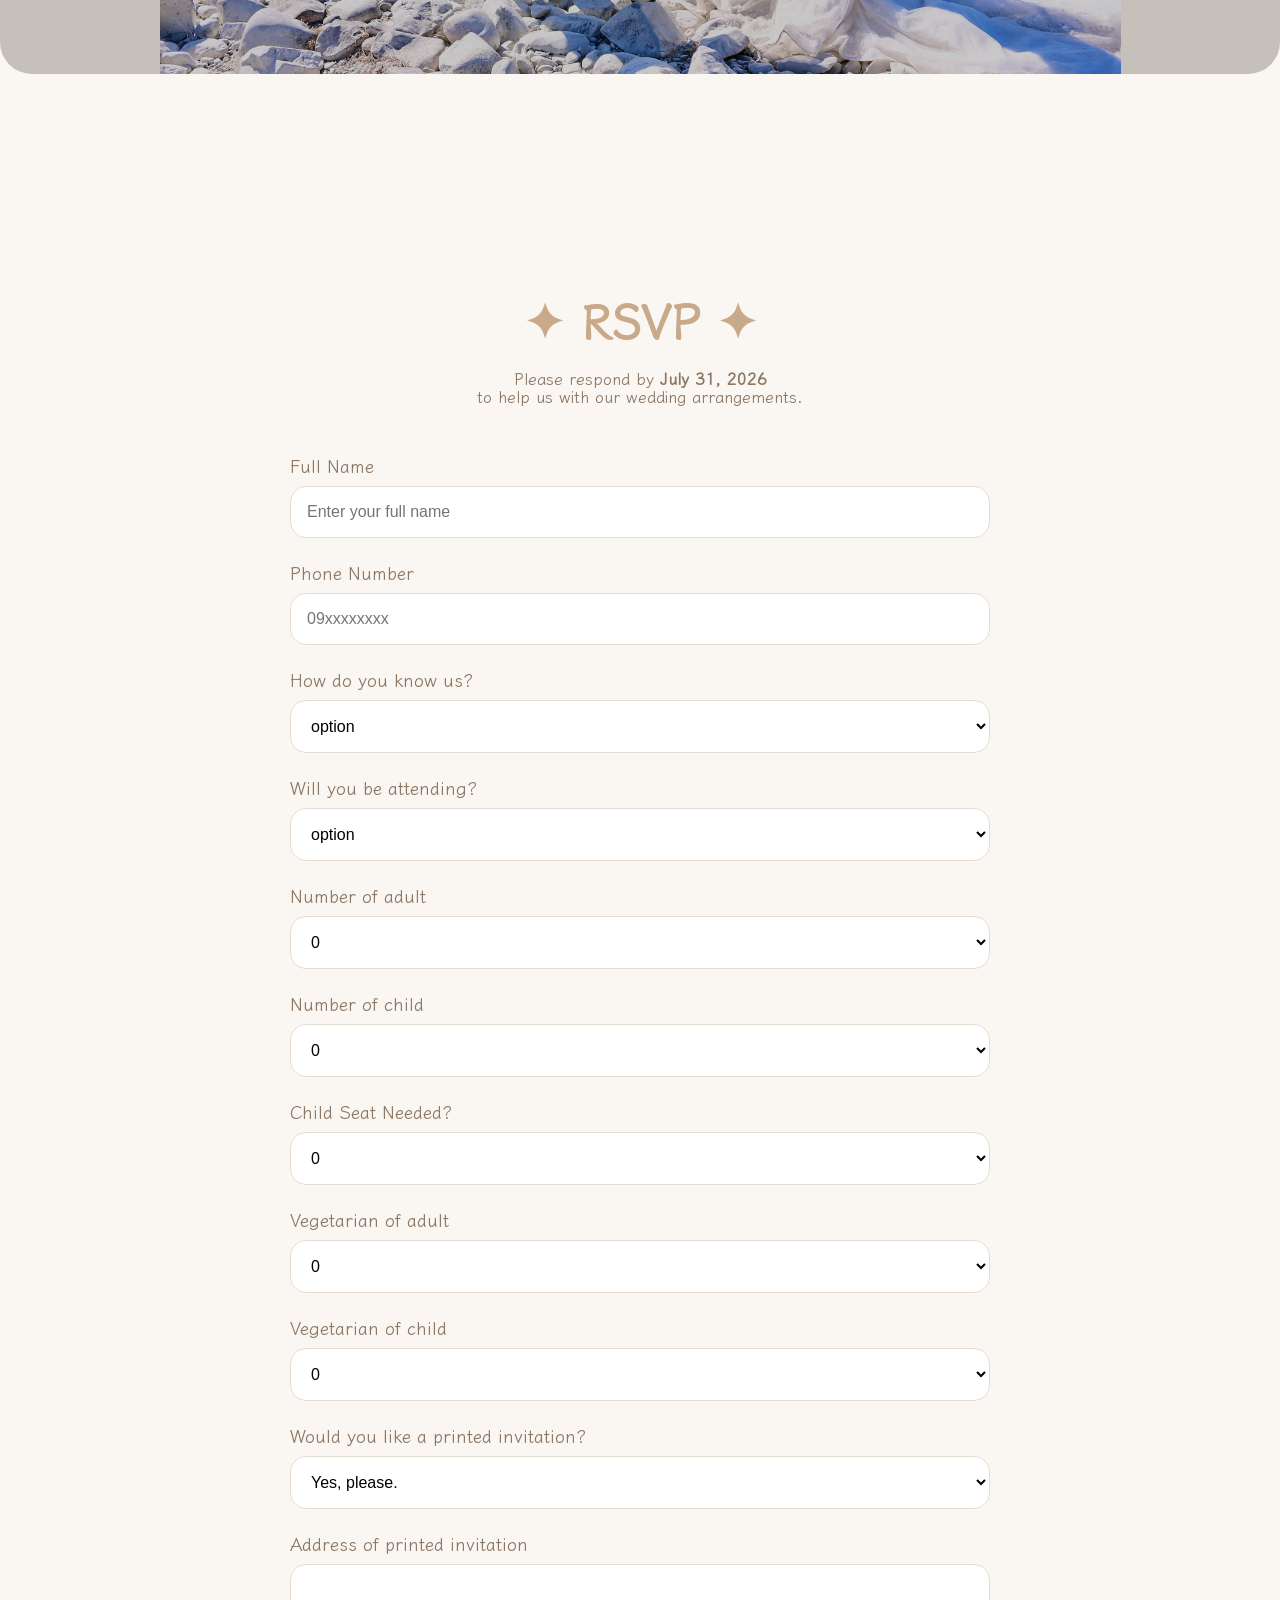
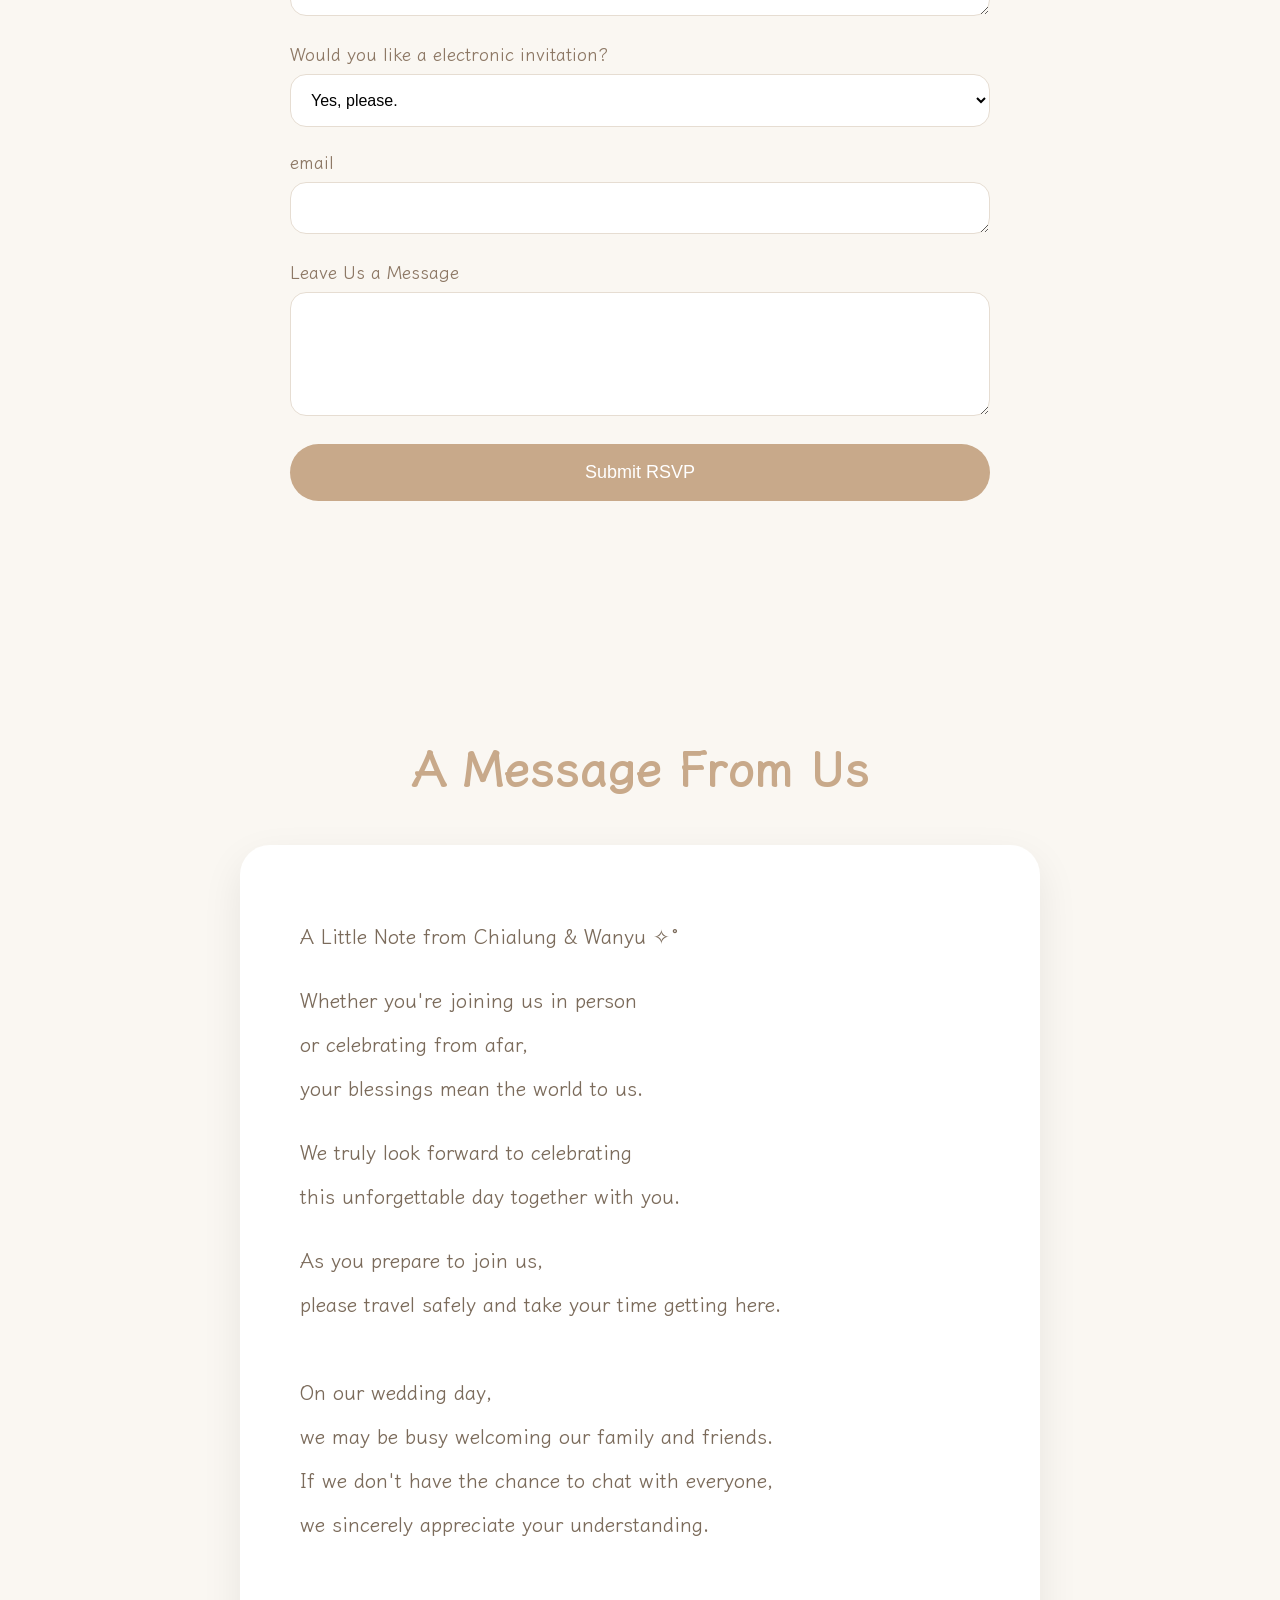
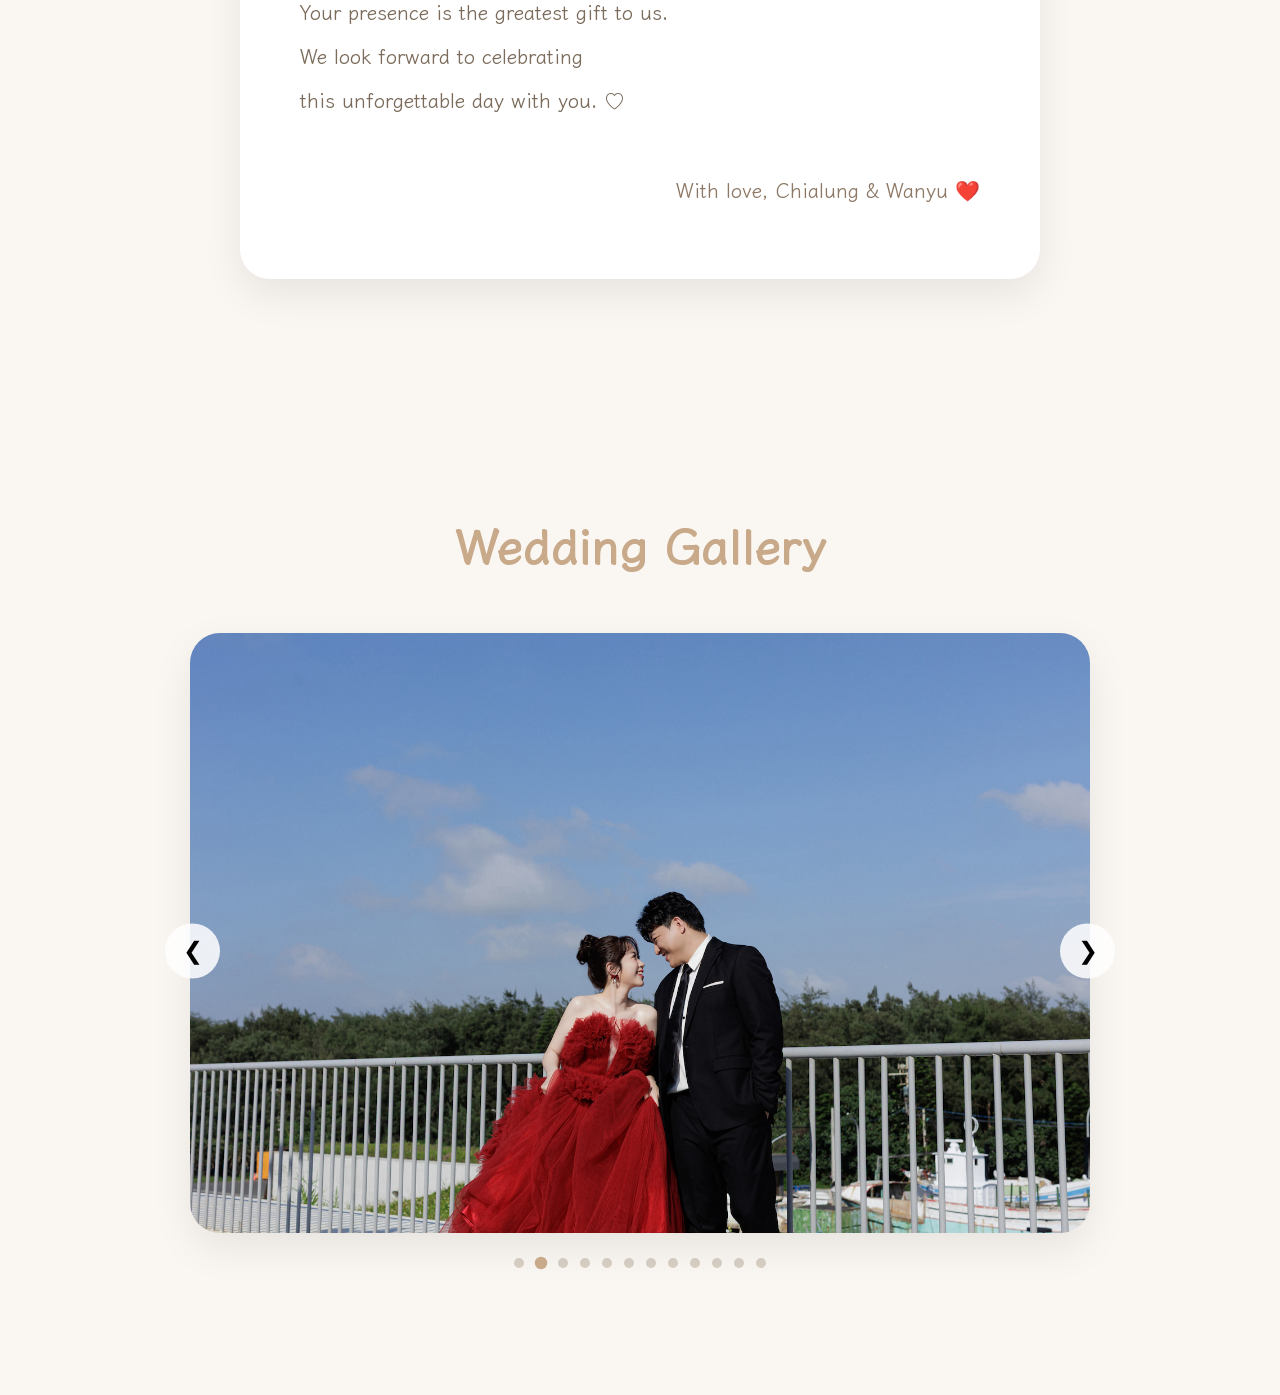
==== commit e14798e7: "Update index.html" ====
--- a/en/index.html
+++ b/en/index.html
@@ -150,53 +150,100 @@
 
 
     
+<!-- Wedding Timeline -->
+
 <section class="timeline">
 
     <div class="container">
 
         <h2>Wedding Timeline</h2>
 
-        <div class="timeline-card">
-
-            <div class="timeline-item">
-
-                <div class="timeline-icon">
-                    🕊️
+        <p class="timeline-subtitle">
+            We can't wait to celebrate this special day with you.
+        </p>
+
+        <div class="timeline-wrapper">
+
+            <!-- 4:10 PM -->
+            <div class="timeline-row left">
+
+                <div class="timeline-card">
+
+                    <div class="timeline-icon">🌸</div>
+
+                    <span class="timeline-time">
+                        4:10 PM
+                    </span>
+
+                    <h3>Guest Seating for Ceremony</h3>
+
+                    <p>
+                        Please arrive early and be seated before the ceremony begins.
+                    </p>
+
                 </div>
 
-                <div class="timeline-content">
-                    <h3>Ceremony</h3>
-                    <p>4:30 PM</p>
+            </div>
+
+            <!-- 4:30 PM -->
+            <div class="timeline-row right">
+
+                <div class="timeline-card">
+
+                    <div class="timeline-icon">🤍</div>
+
+                    <span class="timeline-time">
+                        4:30 PM
+                    </span>
+
+                    <h3>Wedding Ceremony</h3>
+
+                    <p>
+                        Join us as we exchange our vows and begin our new journey together.
+                    </p>
+
                 </div>
 
             </div>
 
-            <div class="timeline-line"></div>
-
-            <div class="timeline-item">
-
-                <div class="timeline-icon">
-                    🥂
+            <!-- 5:00 PM -->
+            <div class="timeline-row left">
+
+                <div class="timeline-card">
+
+                    <div class="timeline-icon">🥂</div>
+
+                    <span class="timeline-time">
+                        5:00 PM
+                    </span>
+
+                    <h3>Reception Seating</h3>
+
+                    <p>
+                        Please find your assigned table and get ready for the evening celebration.
+                    </p>
+
                 </div>
 
-                <div class="timeline-content">
-                    <h3>Reception</h3>
-                    <p>5:00 PM</p>
-                </div>
-
-            </div>
-
-            <div class="timeline-line"></div>
-
-            <div class="timeline-item">
-
-                <div class="timeline-icon">
-                    🍽️
-                </div>
-
-                <div class="timeline-content">
-                    <h3>Dinner</h3>
-                    <p>5:30 PM</p>
+            </div>
+
+            <!-- 5:28 PM -->
+            <div class="timeline-row right">
+
+                <div class="timeline-card">
+
+                    <div class="timeline-icon">🍽️</div>
+
+                    <span class="timeline-time">
+                        5:28 PM
+                    </span>
+
+                    <h3>Wedding Banquet</h3>
+
+                    <p>
+                        Enjoy an unforgettable evening filled with love, laughter, and delicious food.
+                    </p>
+
                 </div>
 
             </div>
--- a/style.css
+++ b/style.css
@@ -438,7 +438,278 @@
 
 
 
-
+/* =====================================================
+   Wedding Timeline
+===================================================== */
+
+.timeline{
+
+    position:relative;
+
+    padding:120px 30px;
+
+    background:#fdfaf7;
+
+    overflow:hidden;
+}
+
+/* 背景裝飾 */
+
+.timeline::before{
+
+    content:"✿";
+
+    position:absolute;
+
+    top:60px;
+    left:8%;
+
+    font-size:80px;
+
+    color:#efe3d7;
+
+    transform:rotate(-20deg);
+
+    opacity:.55;
+}
+
+.timeline::after{
+
+    content:"❀";
+
+    position:absolute;
+
+    right:8%;
+    bottom:60px;
+
+    font-size:90px;
+
+    color:#efe3d7;
+
+    transform:rotate(18deg);
+
+    opacity:.55;
+}
+
+/* 標題 */
+
+.timeline h2{
+
+    font-size:48px;
+
+    color:#b89072;
+
+    text-align:center;
+
+    margin-bottom:12px;
+}
+
+.timeline-subtitle{
+
+    text-align:center;
+
+    color:#9b8b7b;
+
+    margin-bottom:80px;
+
+    font-size:18px;
+
+    letter-spacing:1px;
+}
+
+/* 中央時間線 */
+
+.timeline-wrapper{
+
+    position:relative;
+
+    max-width:1100px;
+
+    margin:auto;
+}
+
+.timeline-wrapper::before{
+
+    content:"";
+
+    position:absolute;
+
+    left:50%;
+
+    top:0;
+
+    width:3px;
+
+    height:100%;
+
+    background:#ead8c6;
+
+    transform:translateX(-50%);
+}
+
+/* 每一列 */
+
+.timeline-row{
+
+    width:50%;
+
+    position:relative;
+
+    margin-bottom:80px;
+}
+
+.timeline-row.left{
+
+    left:0;
+
+    padding-right:70px;
+}
+
+.timeline-row.right{
+
+    left:50%;
+
+    padding-left:70px;
+}
+
+/* 中央圓點 */
+
+.timeline-row::before{
+
+    content:"";
+
+    position:absolute;
+
+    top:48px;
+
+    width:18px;
+
+    height:18px;
+
+    border-radius:50%;
+
+    background:#c8a98a;
+
+    border:5px solid white;
+
+    box-shadow:0 0 0 5px #f6eee6;
+}
+
+.timeline-row.left::before{
+
+    right:-10px;
+}
+
+.timeline-row.right::before{
+
+    left:-10px;
+}
+
+/* 卡片 */
+
+.timeline-card{
+
+    background:white;
+
+    border-radius:28px;
+
+    padding:35px;
+
+    box-shadow:0 18px 45px rgba(0,0,0,.08);
+
+    transition:.35s;
+}
+
+.timeline-card:hover{
+
+    transform:translateY(-8px);
+
+    box-shadow:0 28px 55px rgba(0,0,0,.12);
+}
+
+/* icon */
+
+.timeline-icon{
+
+    width:78px;
+
+    height:78px;
+
+    margin:auto;
+
+    border-radius:50%;
+
+    background:#faf2ea;
+
+    display:flex;
+
+    justify-content:center;
+
+    align-items:center;
+
+    font-size:34px;
+
+    transition:.35s;
+}
+
+.timeline-card:hover .timeline-icon{
+
+    transform:scale(1.15);
+}
+
+/* 時間 */
+
+.timeline-time{
+
+    display:block;
+
+    margin-top:18px;
+
+    text-align:center;
+
+    font-size:28px;
+
+    color:#b58d6f;
+
+    font-weight:600;
+
+    letter-spacing:2px;
+}
+
+/* 標題 */
+
+.timeline-card h3{
+
+    margin-top:18px;
+
+    text-align:center;
+
+    color:#7d6756;
+
+    font-size:26px;
+}
+
+/* 說明 */
+
+.timeline-card p{
+
+    margin-top:14px;
+
+    text-align:center;
+
+    color:#8d8277;
+
+    line-height:1.9;
+}
+
+/* Hover時時間線變色 */
+
+.timeline-row:hover::before{
+
+    background:#d2b08c;
+
+    transform:scale(1.25);
+}
 
 
 
@@ -942,6 +1213,76 @@
     display:none;
     }
 
+
+/* Timeline */
+
+.timeline{
+
+    padding:80px 20px;
+}
+
+.timeline h2{
+
+    font-size:36px;
+}
+
+.timeline-subtitle{
+
+    font-size:16px;
+
+    margin-bottom:50px;
+}
+
+.timeline-wrapper::before{
+
+    left:24px;
+}
+
+.timeline-row{
+
+    width:100%;
+
+    left:0!important;
+
+    padding-left:70px;
+
+    padding-right:0;
+
+    margin-bottom:50px;
+}
+
+.timeline-row::before{
+
+    left:15px!important;
+
+    right:auto;
+}
+
+.timeline-card{
+
+    padding:28px;
+}
+
+.timeline-card h3{
+
+    font-size:22px;
+}
+
+.timeline-time{
+
+    font-size:24px;
+}
+
+.timeline-icon{
+
+    width:65px;
+
+    height:65px;
+
+    font-size:28px;
+}
+
+
     
  .rsvp{
 
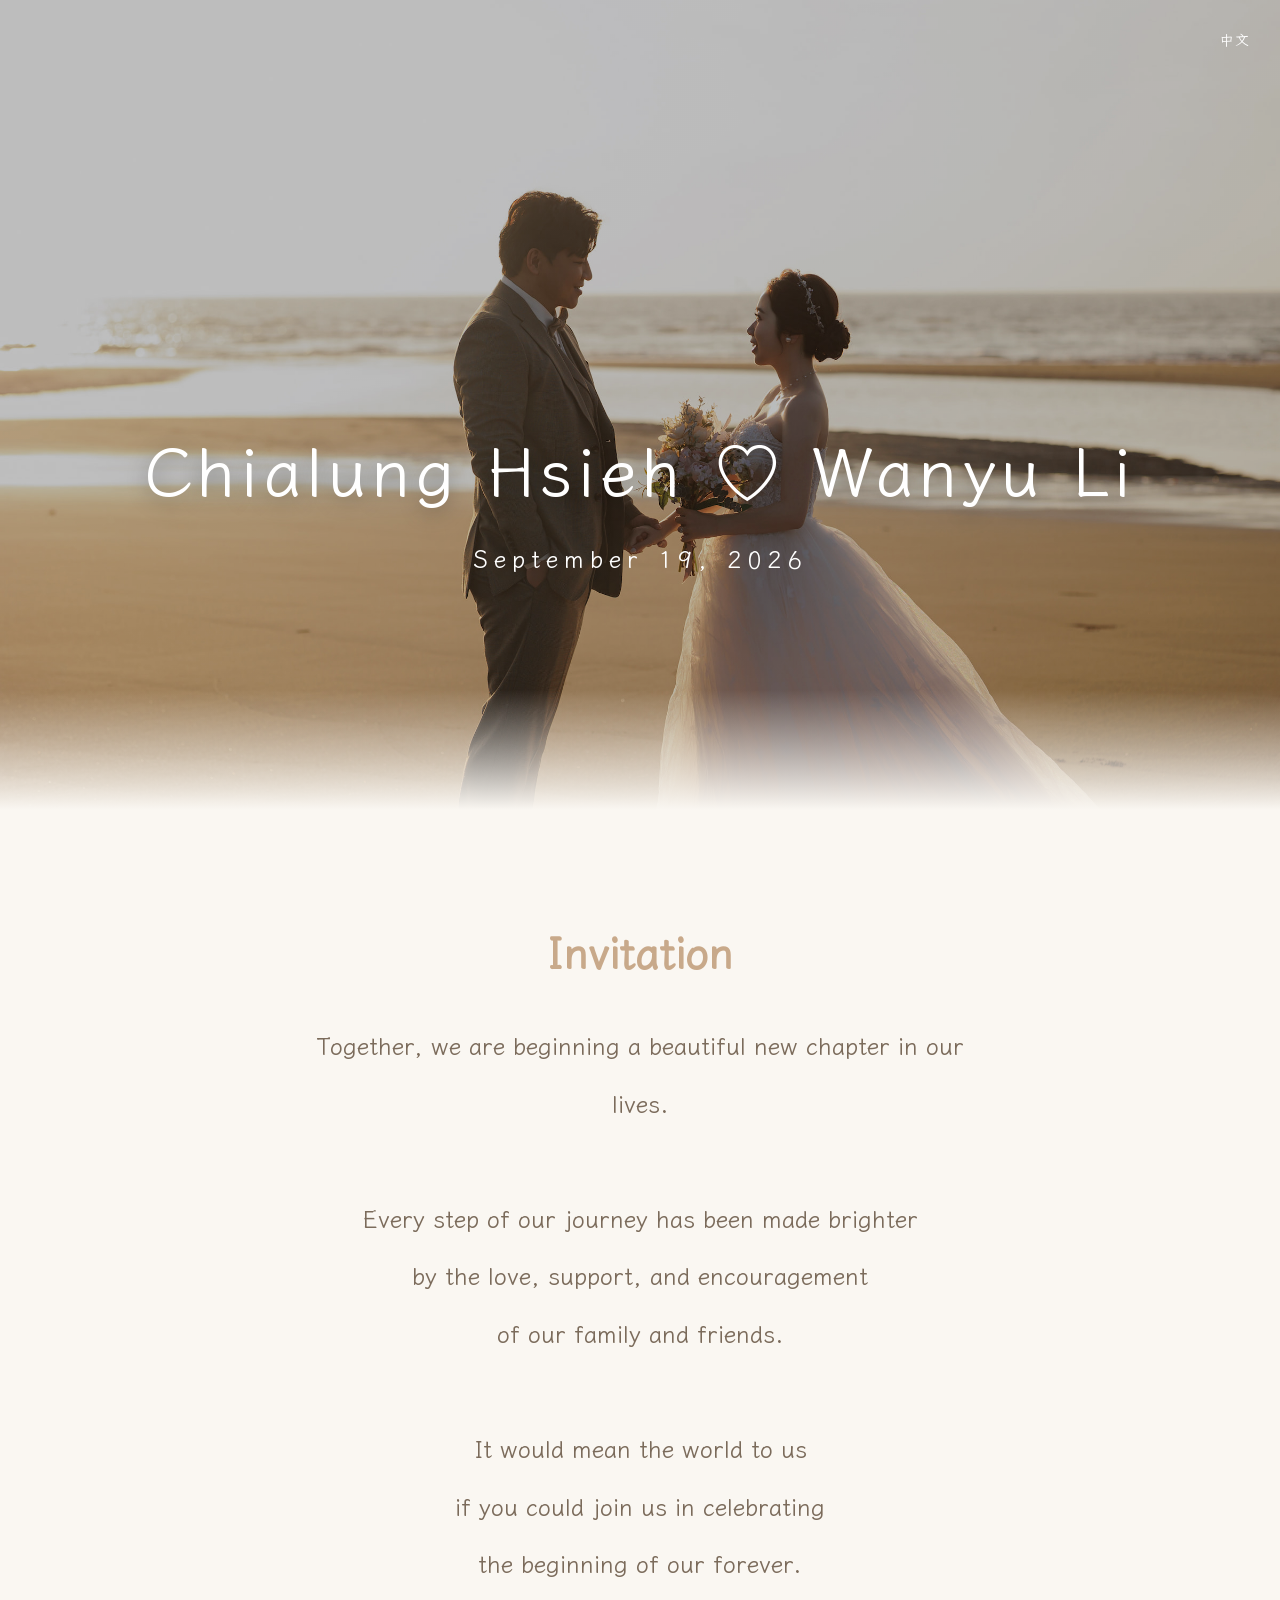
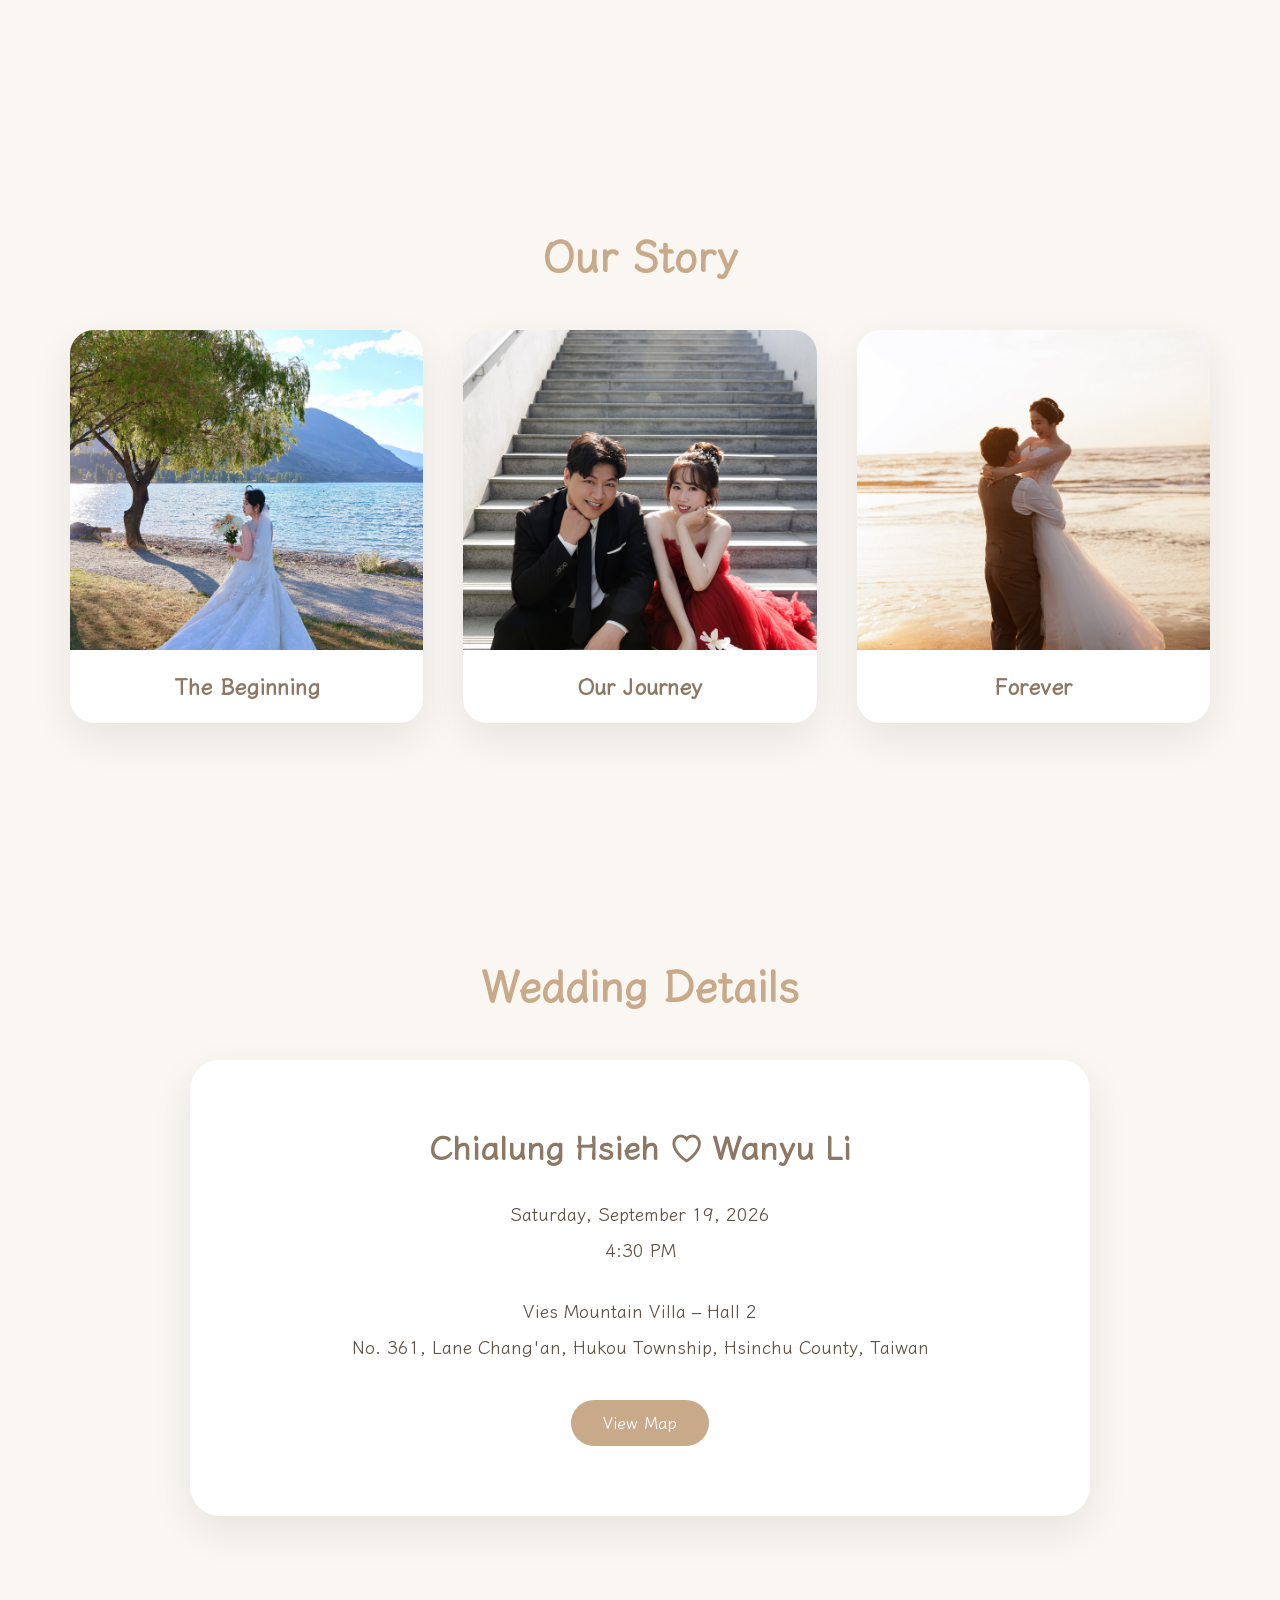
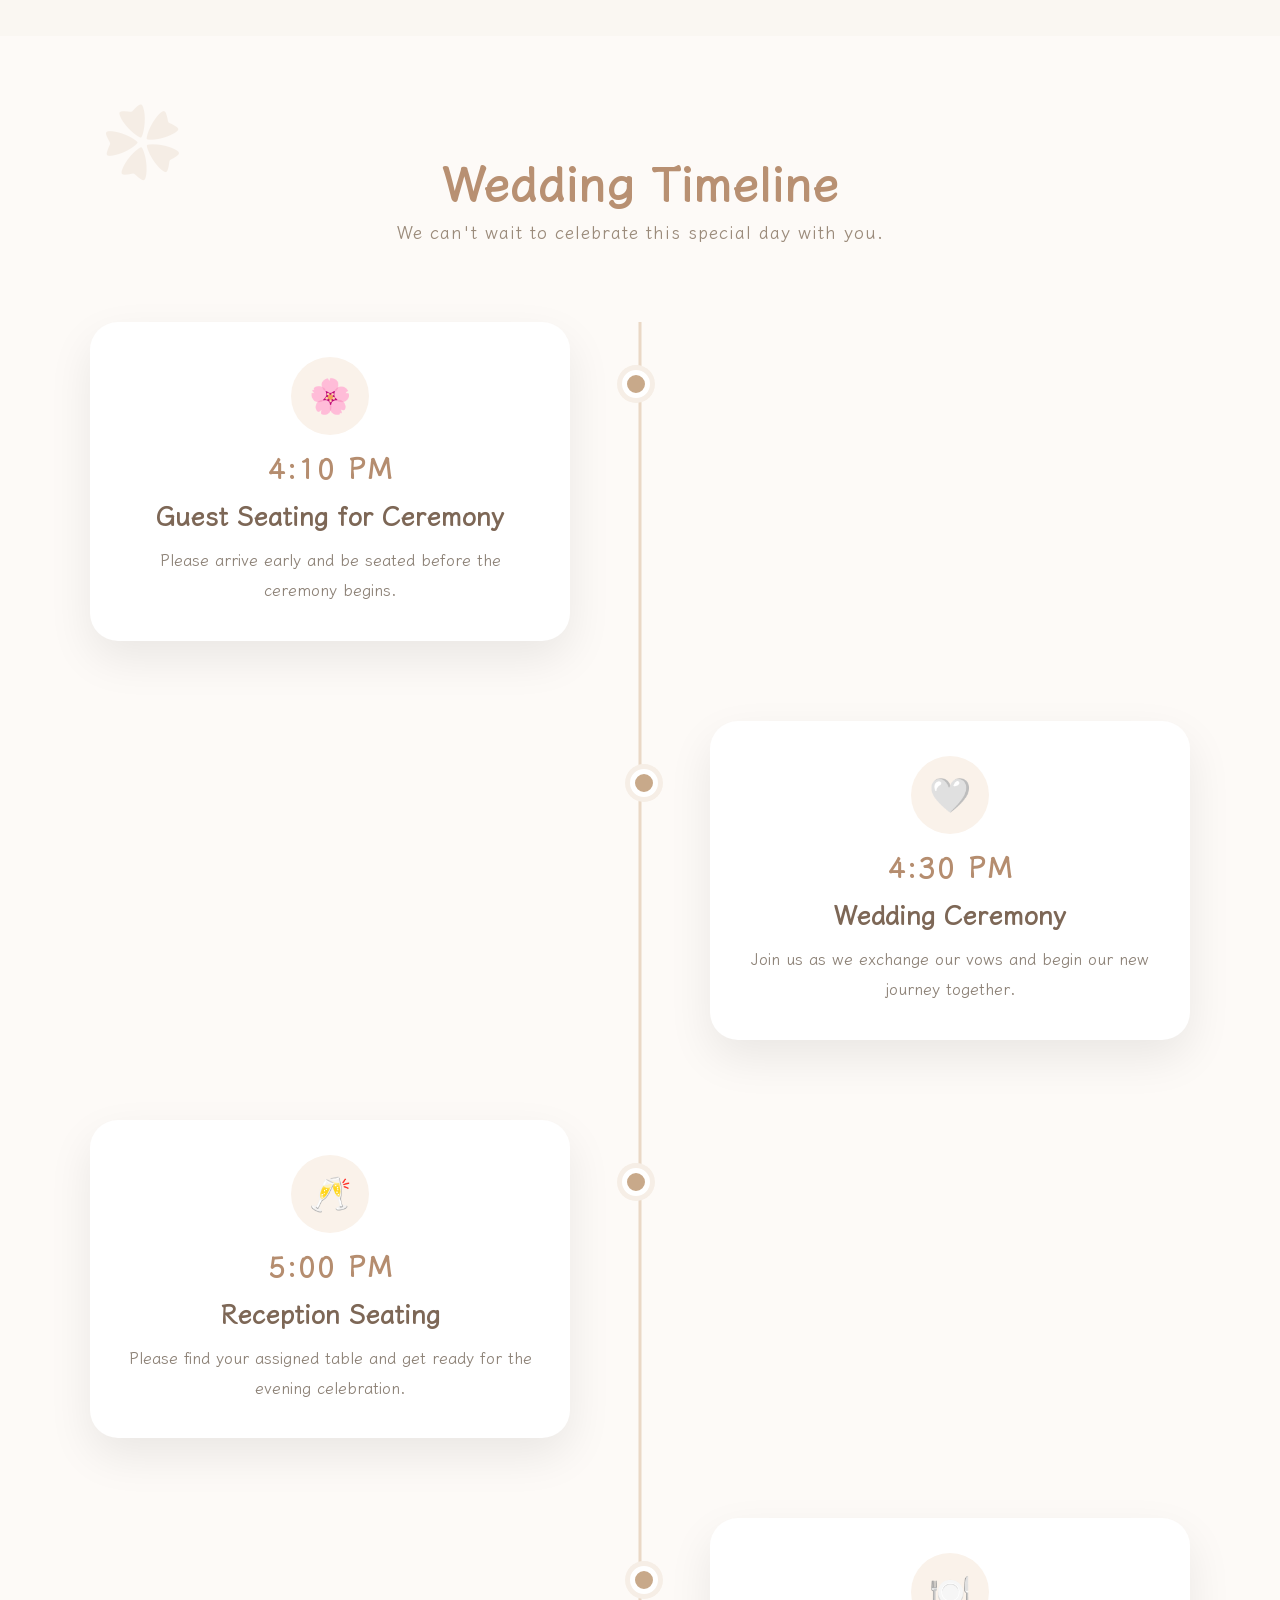
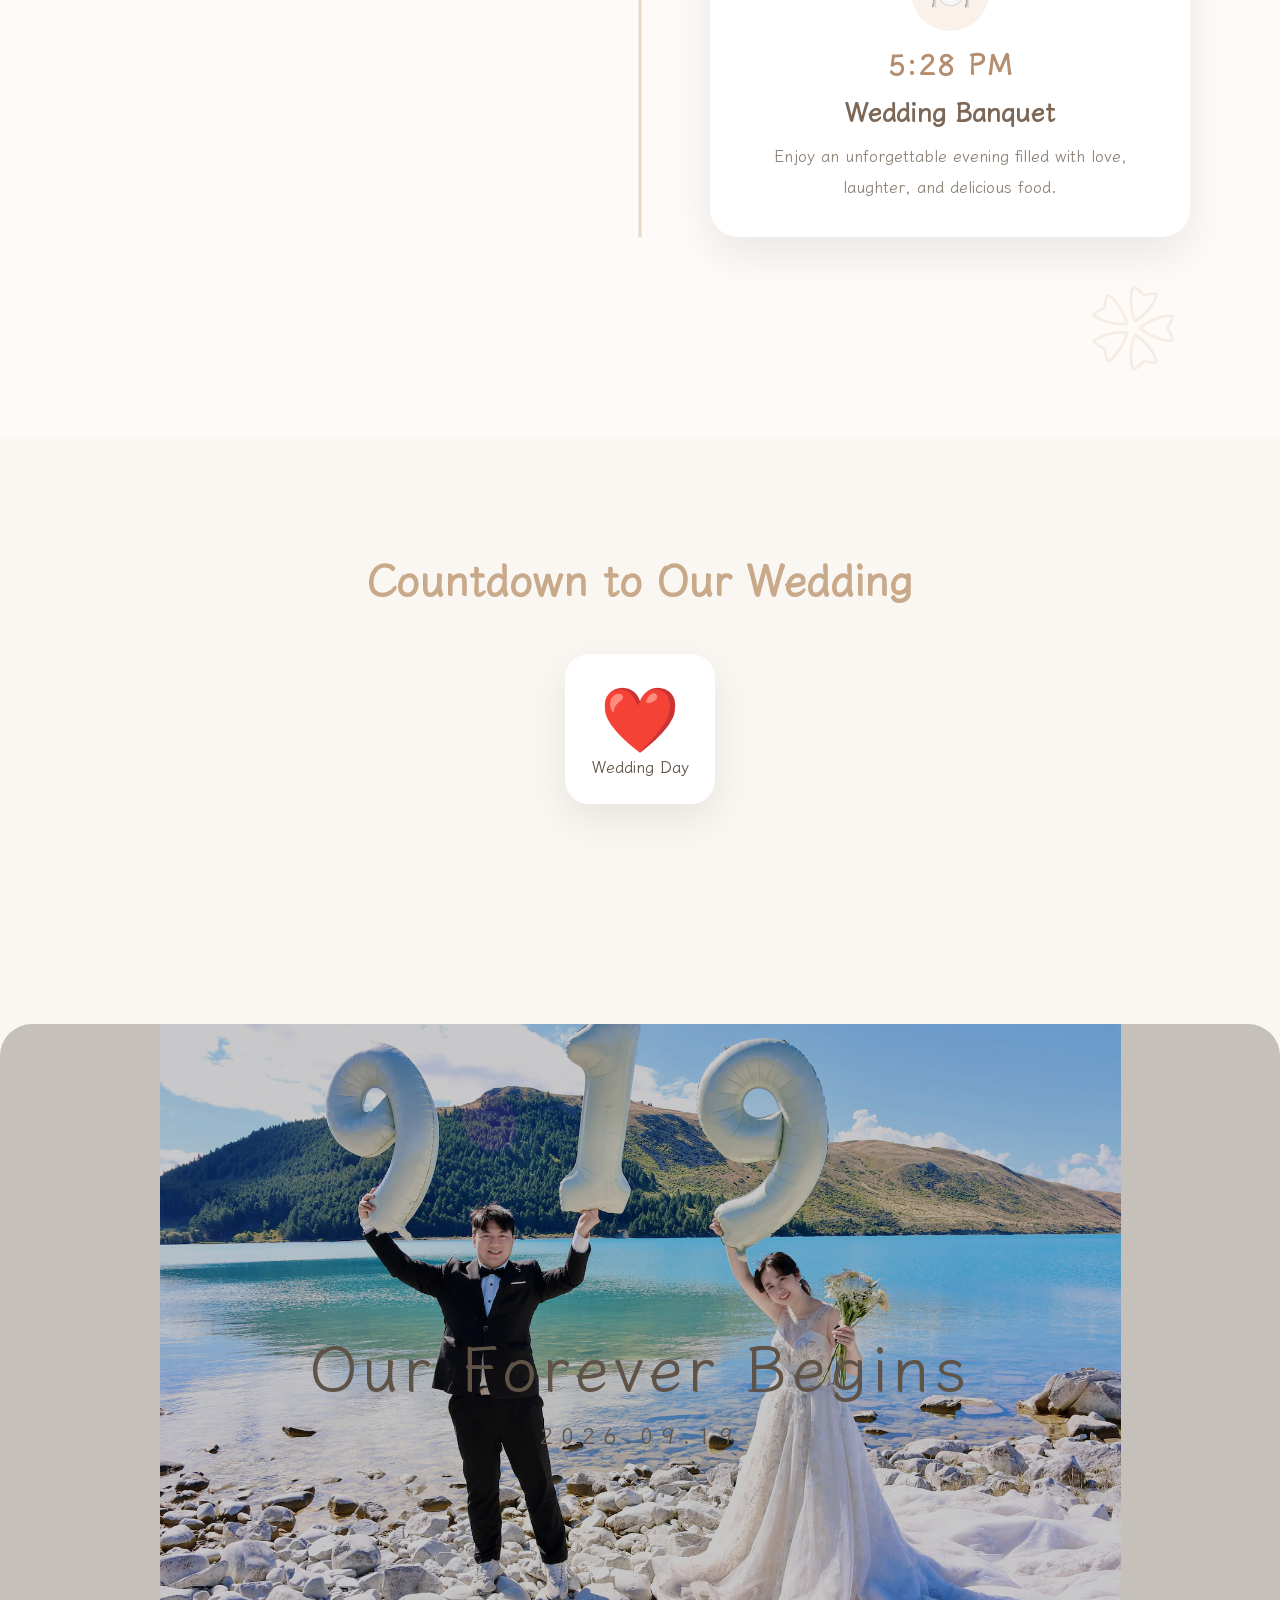
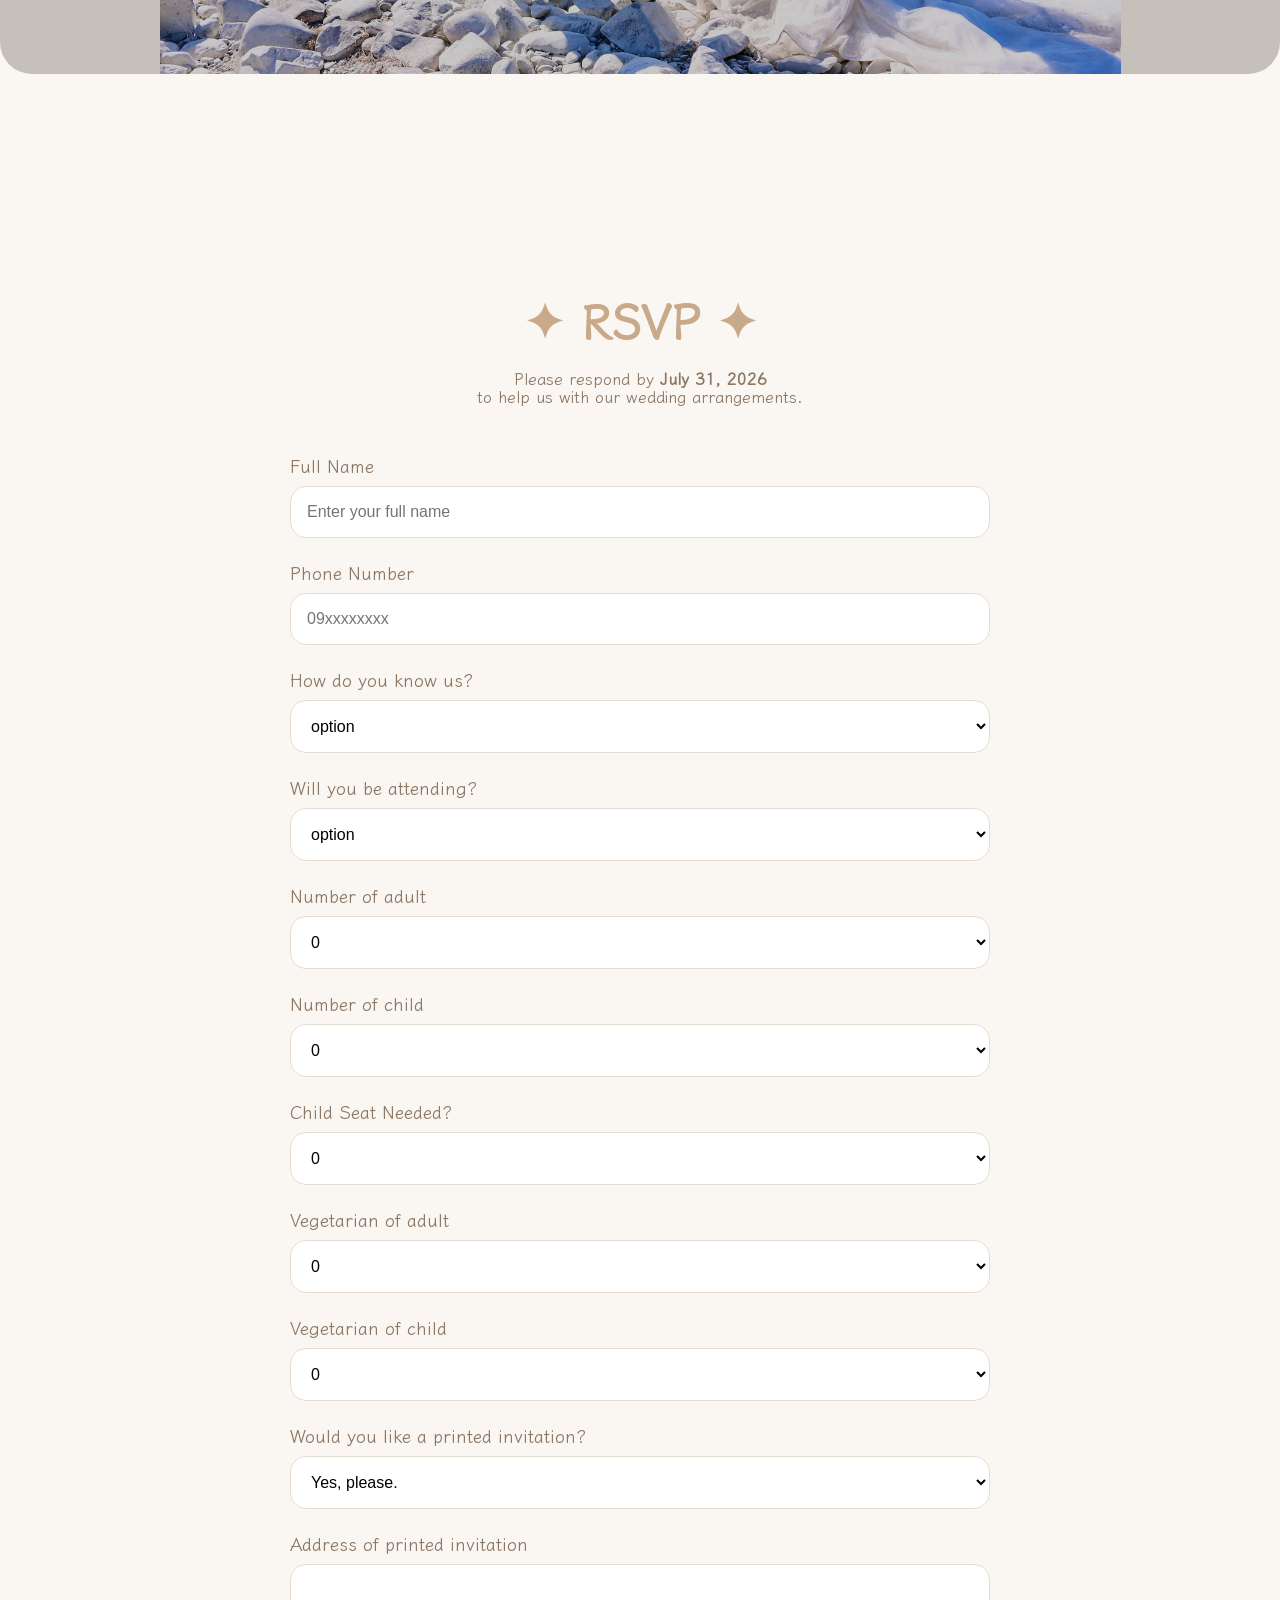
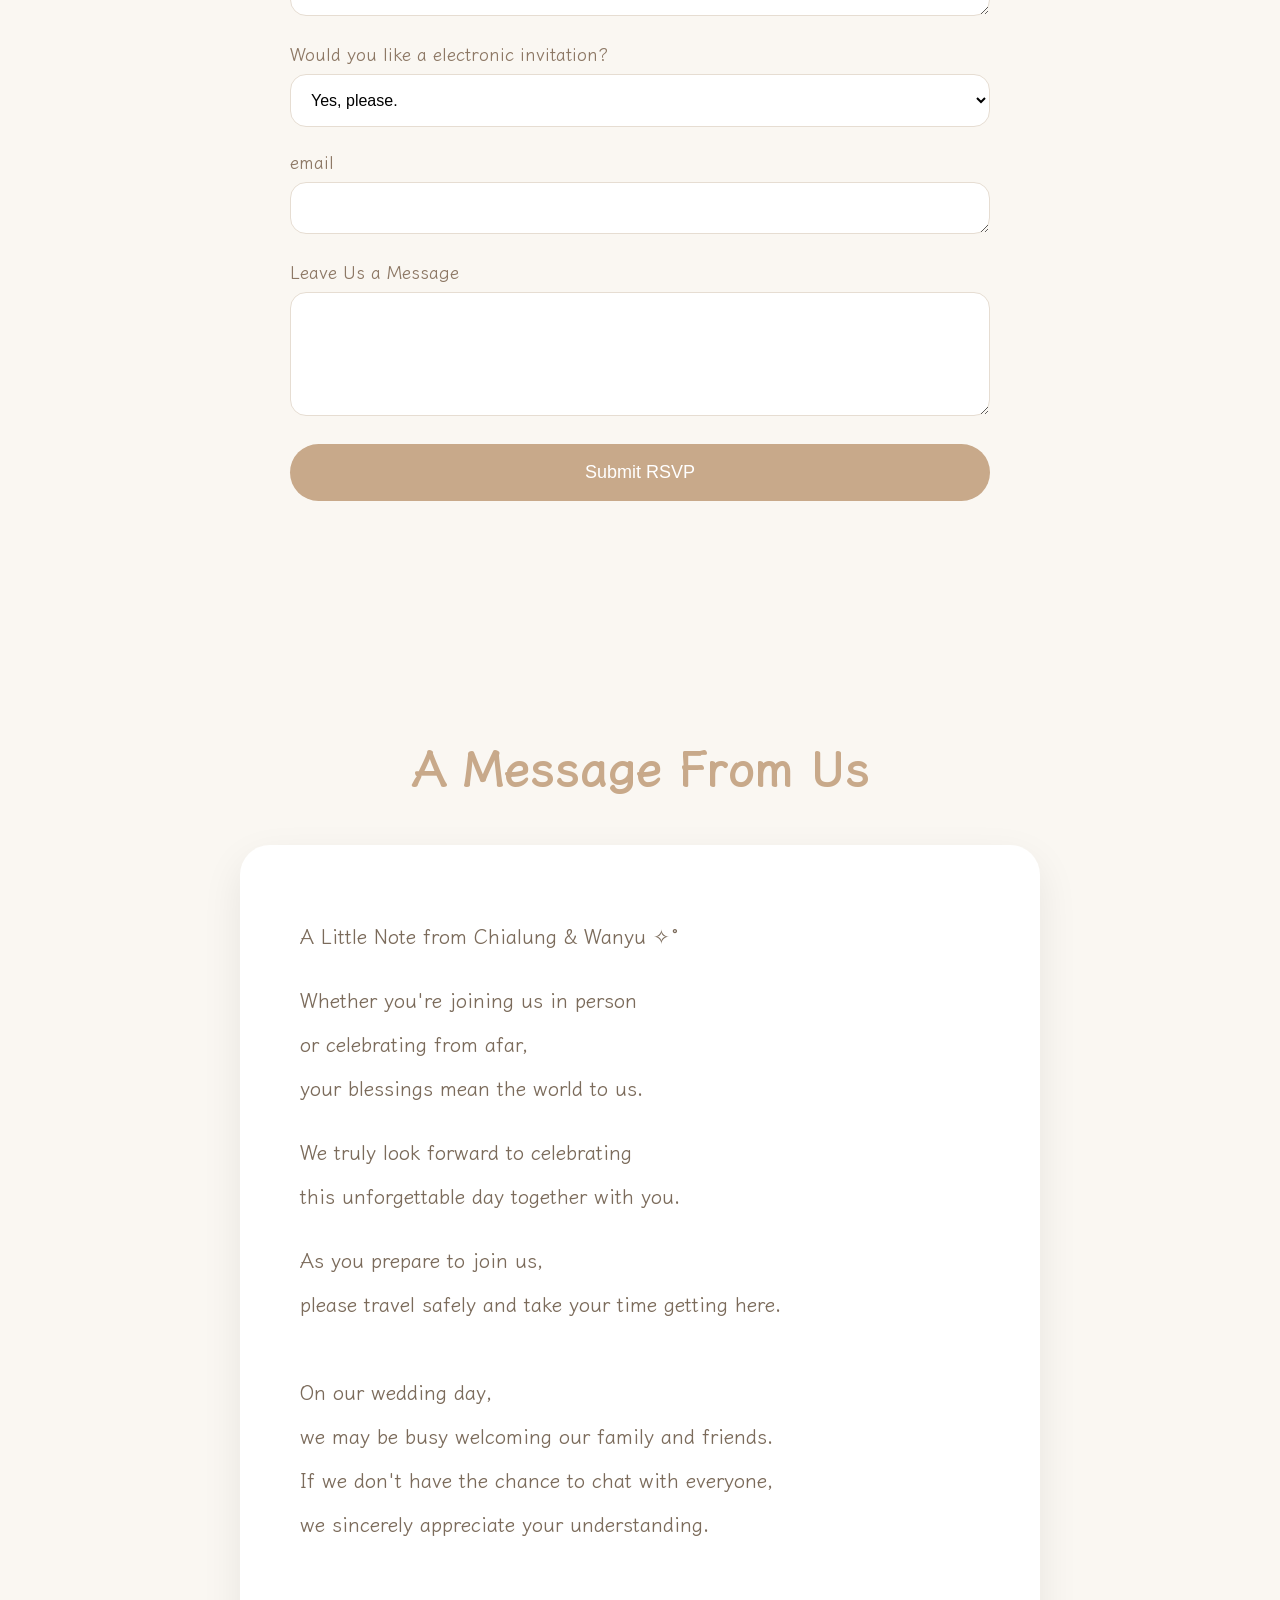
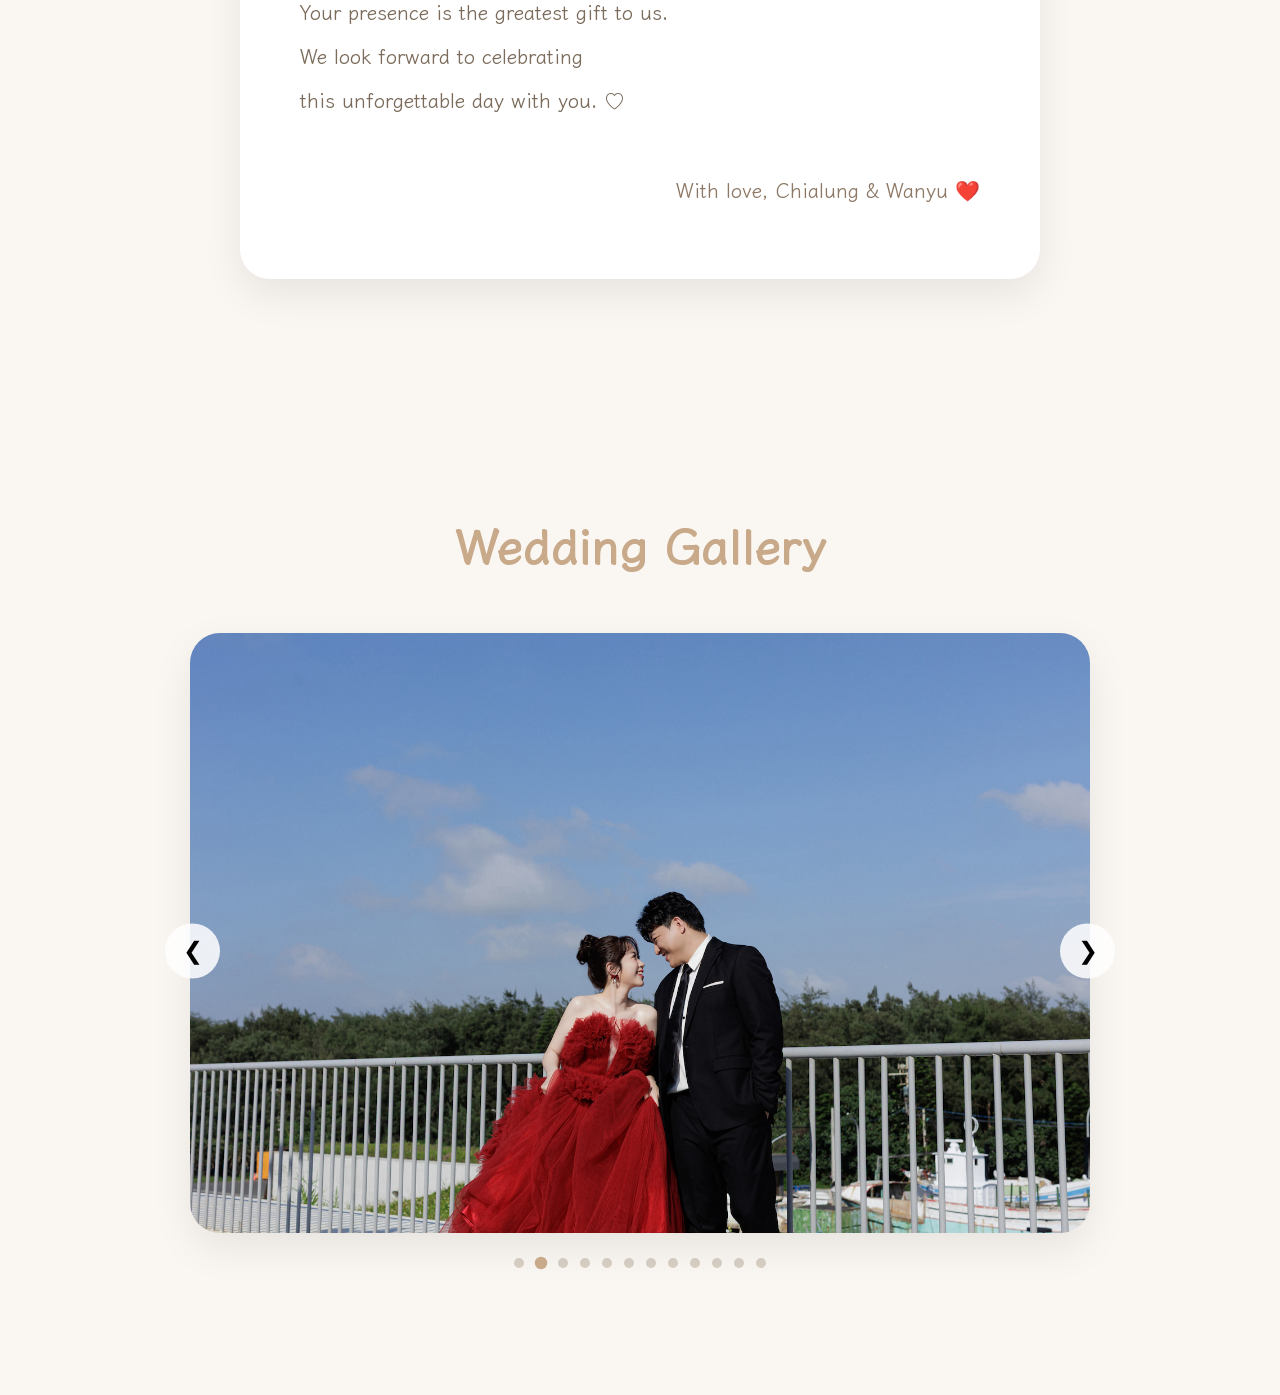
==== commit e415b687: "Update index.html" ====
--- a/en/index.html
+++ b/en/index.html
@@ -112,7 +112,7 @@
 <section class="info">
     <div class="container">
 
-        <h2>Wedding Information</h2>
+        <h2>Wedding Details</h2>
 
         <div class="info-card">
 
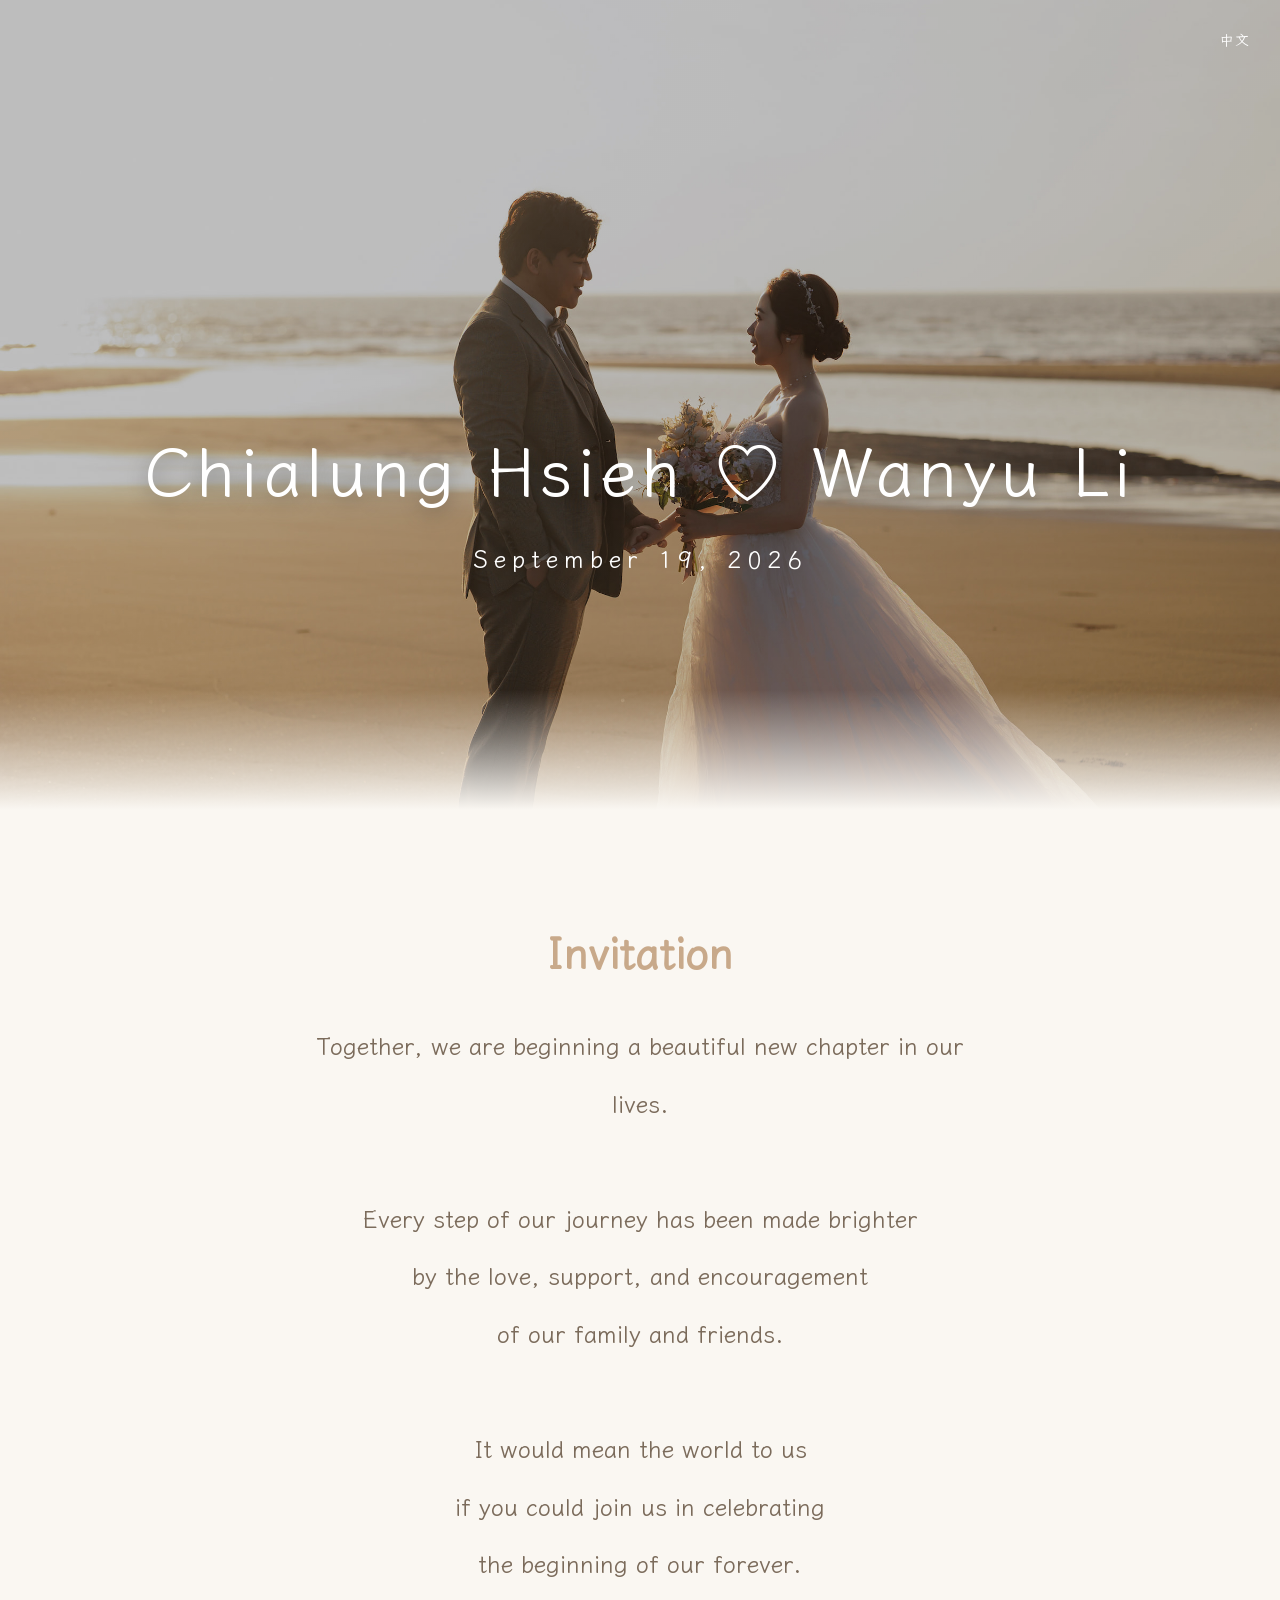
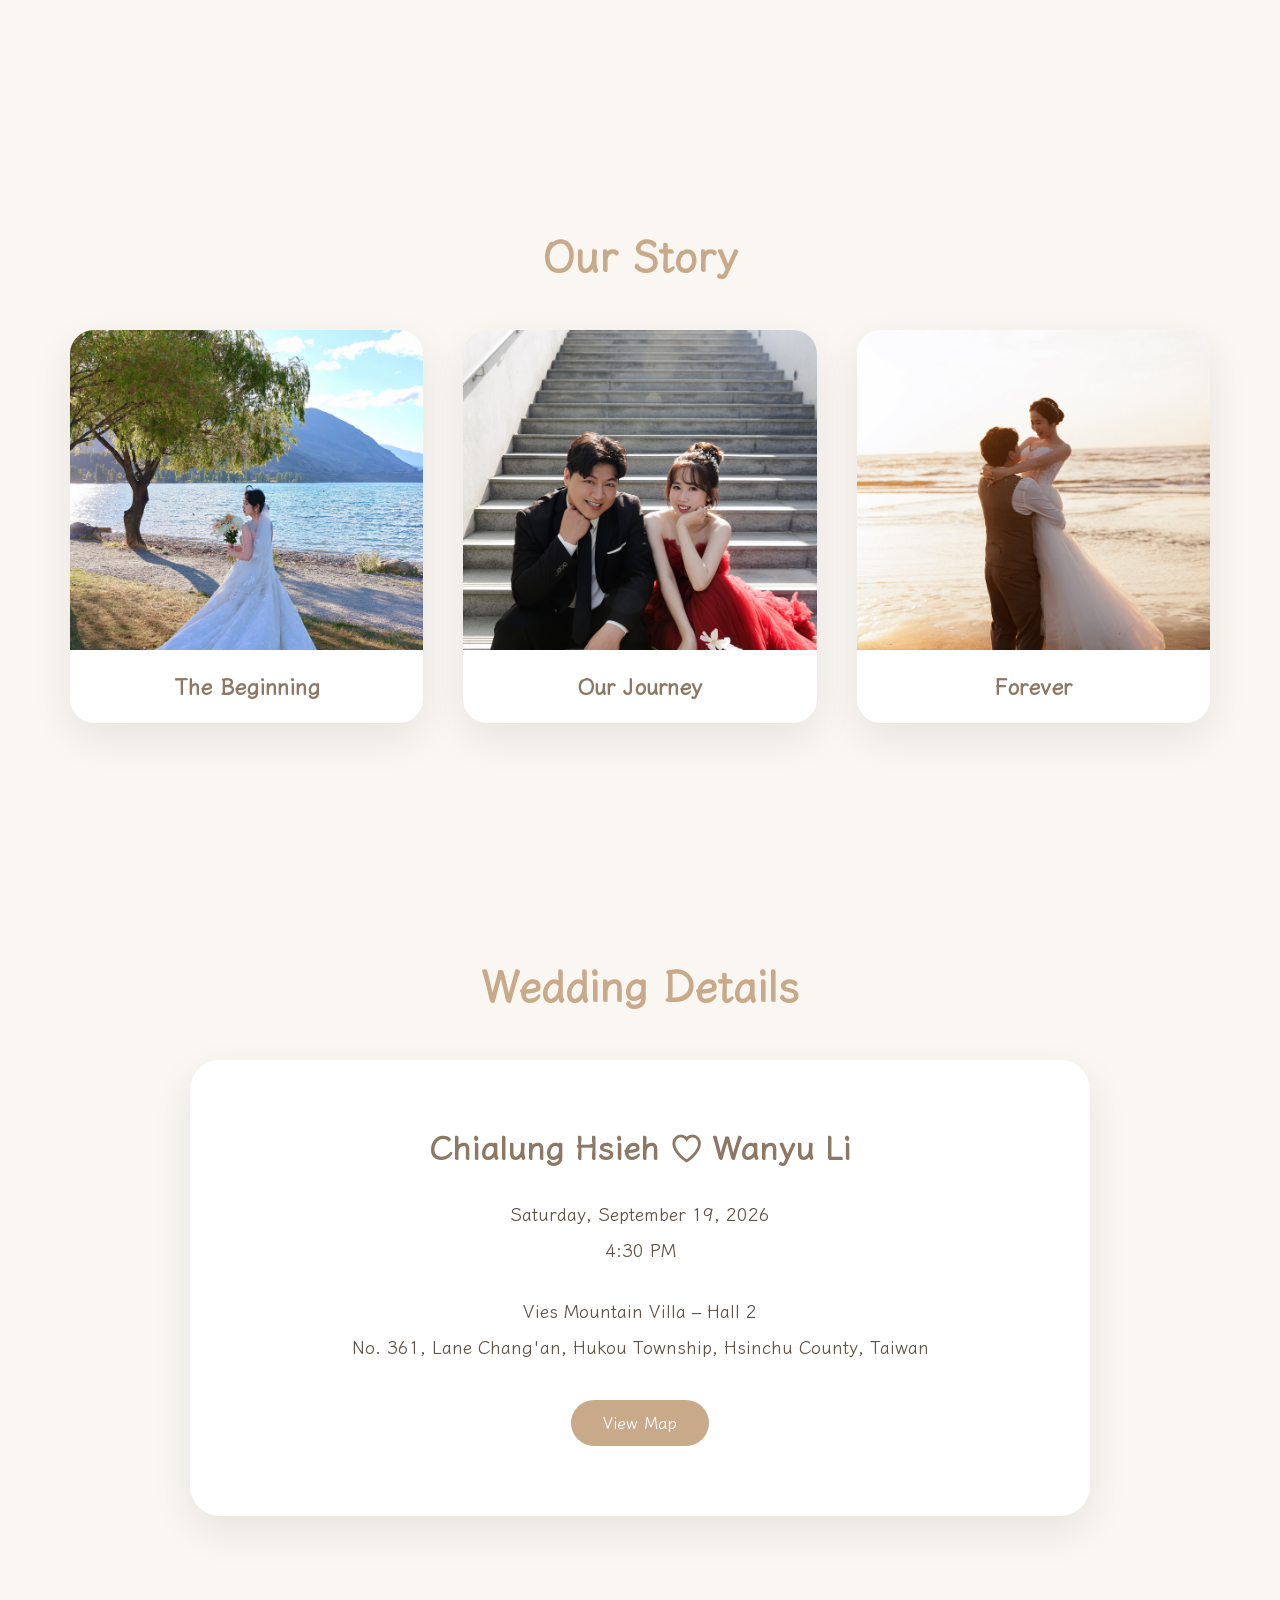
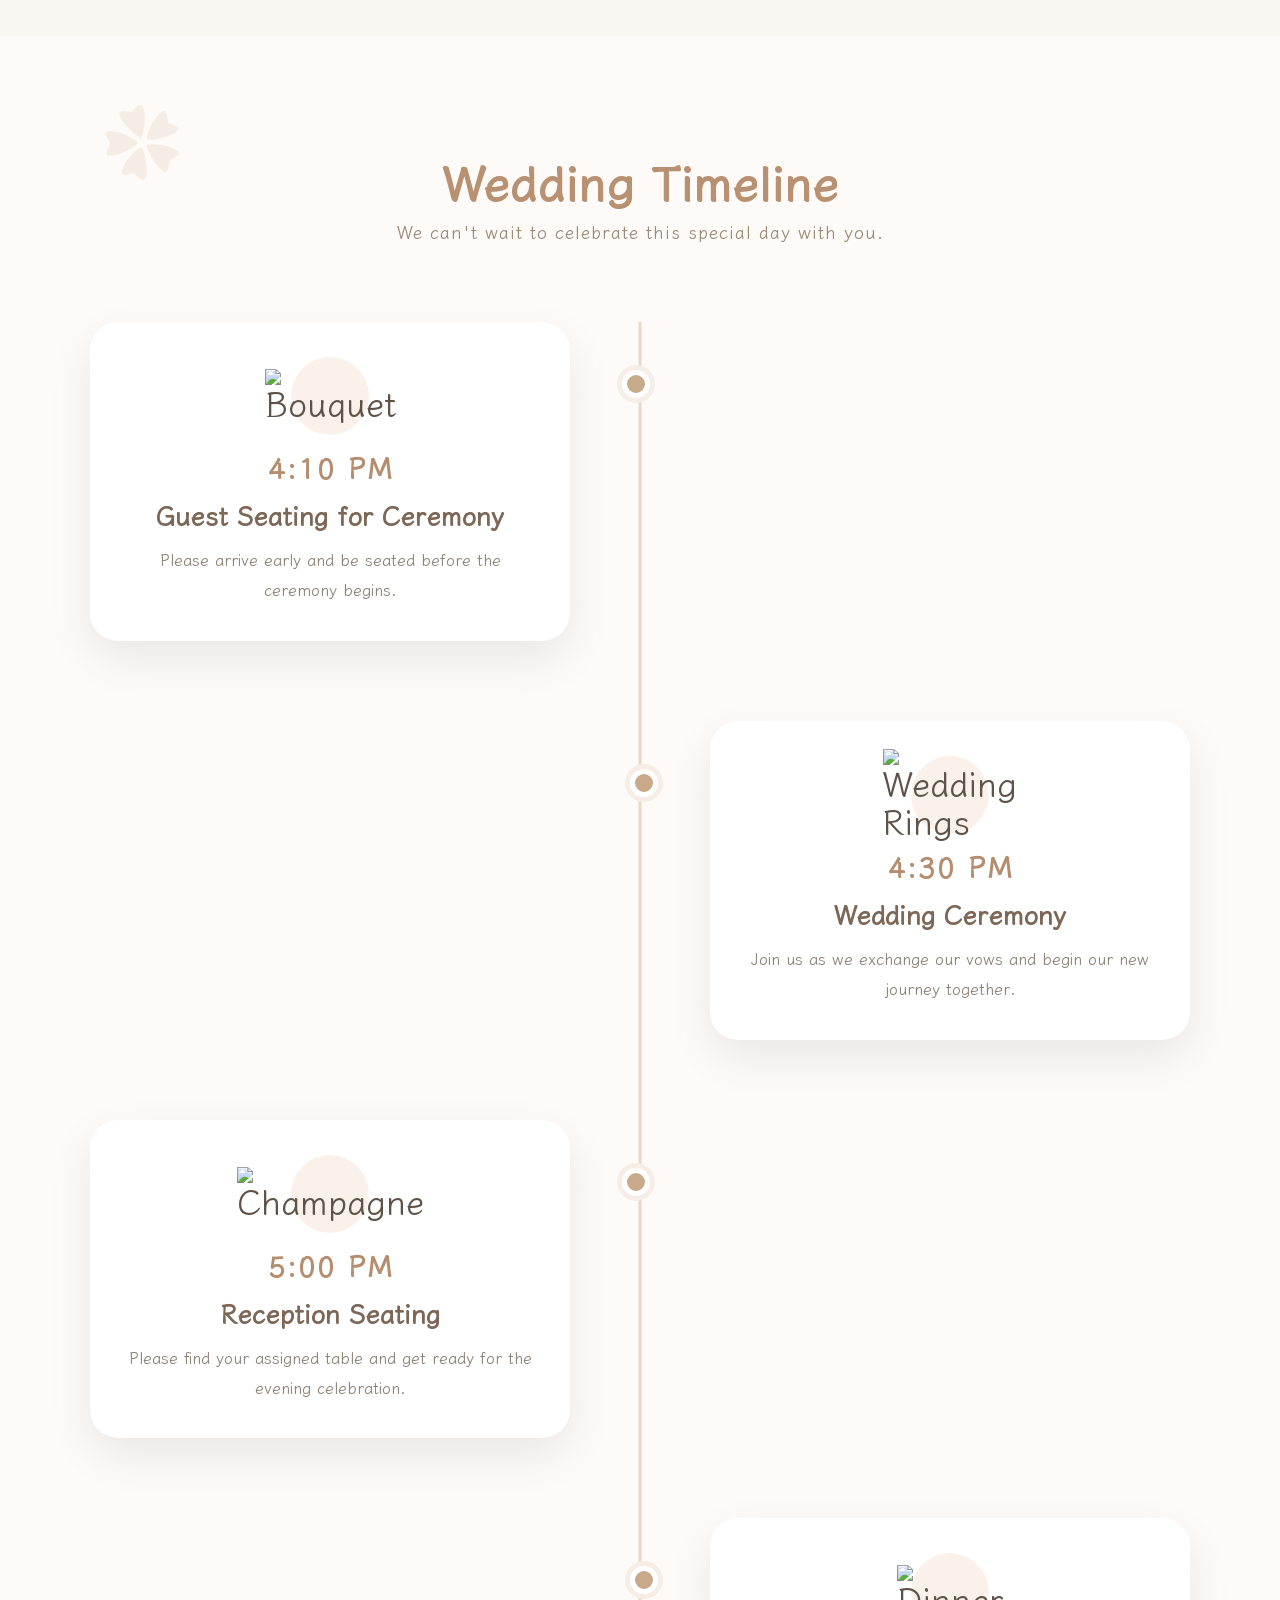
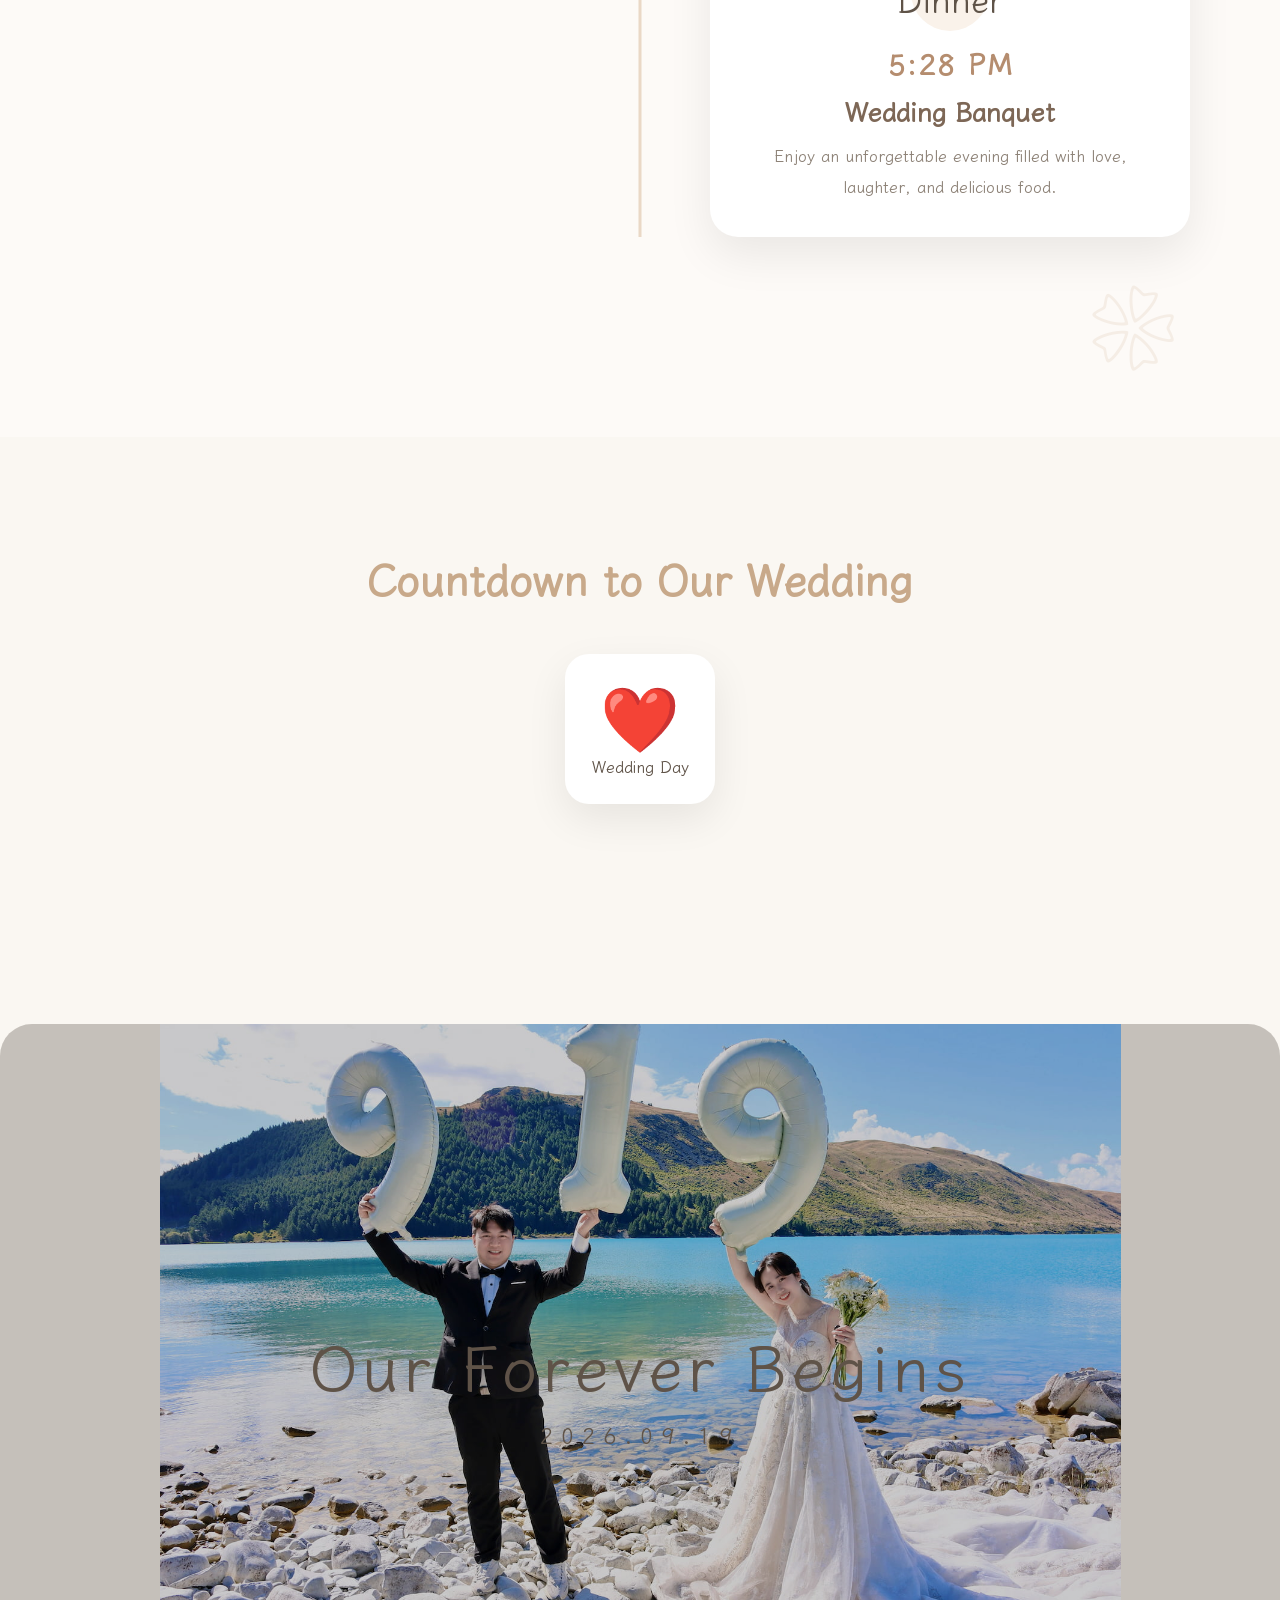
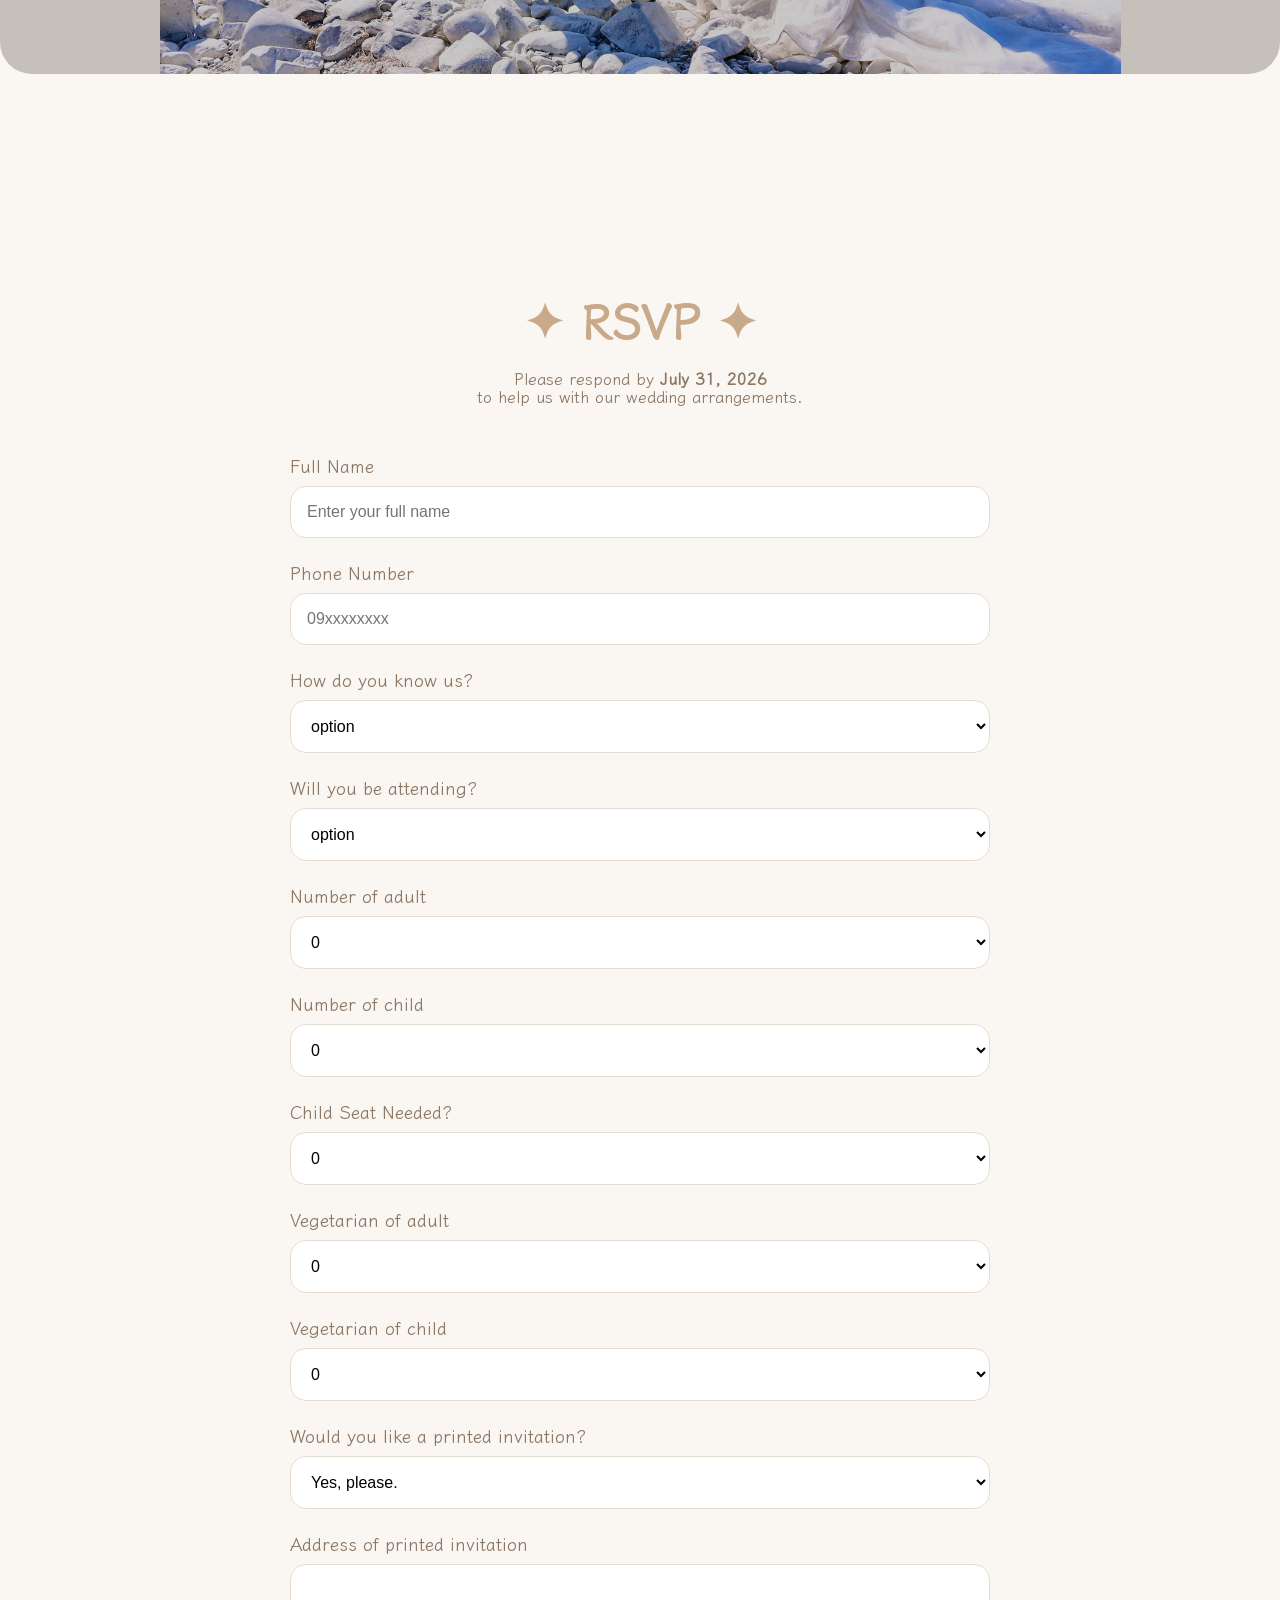
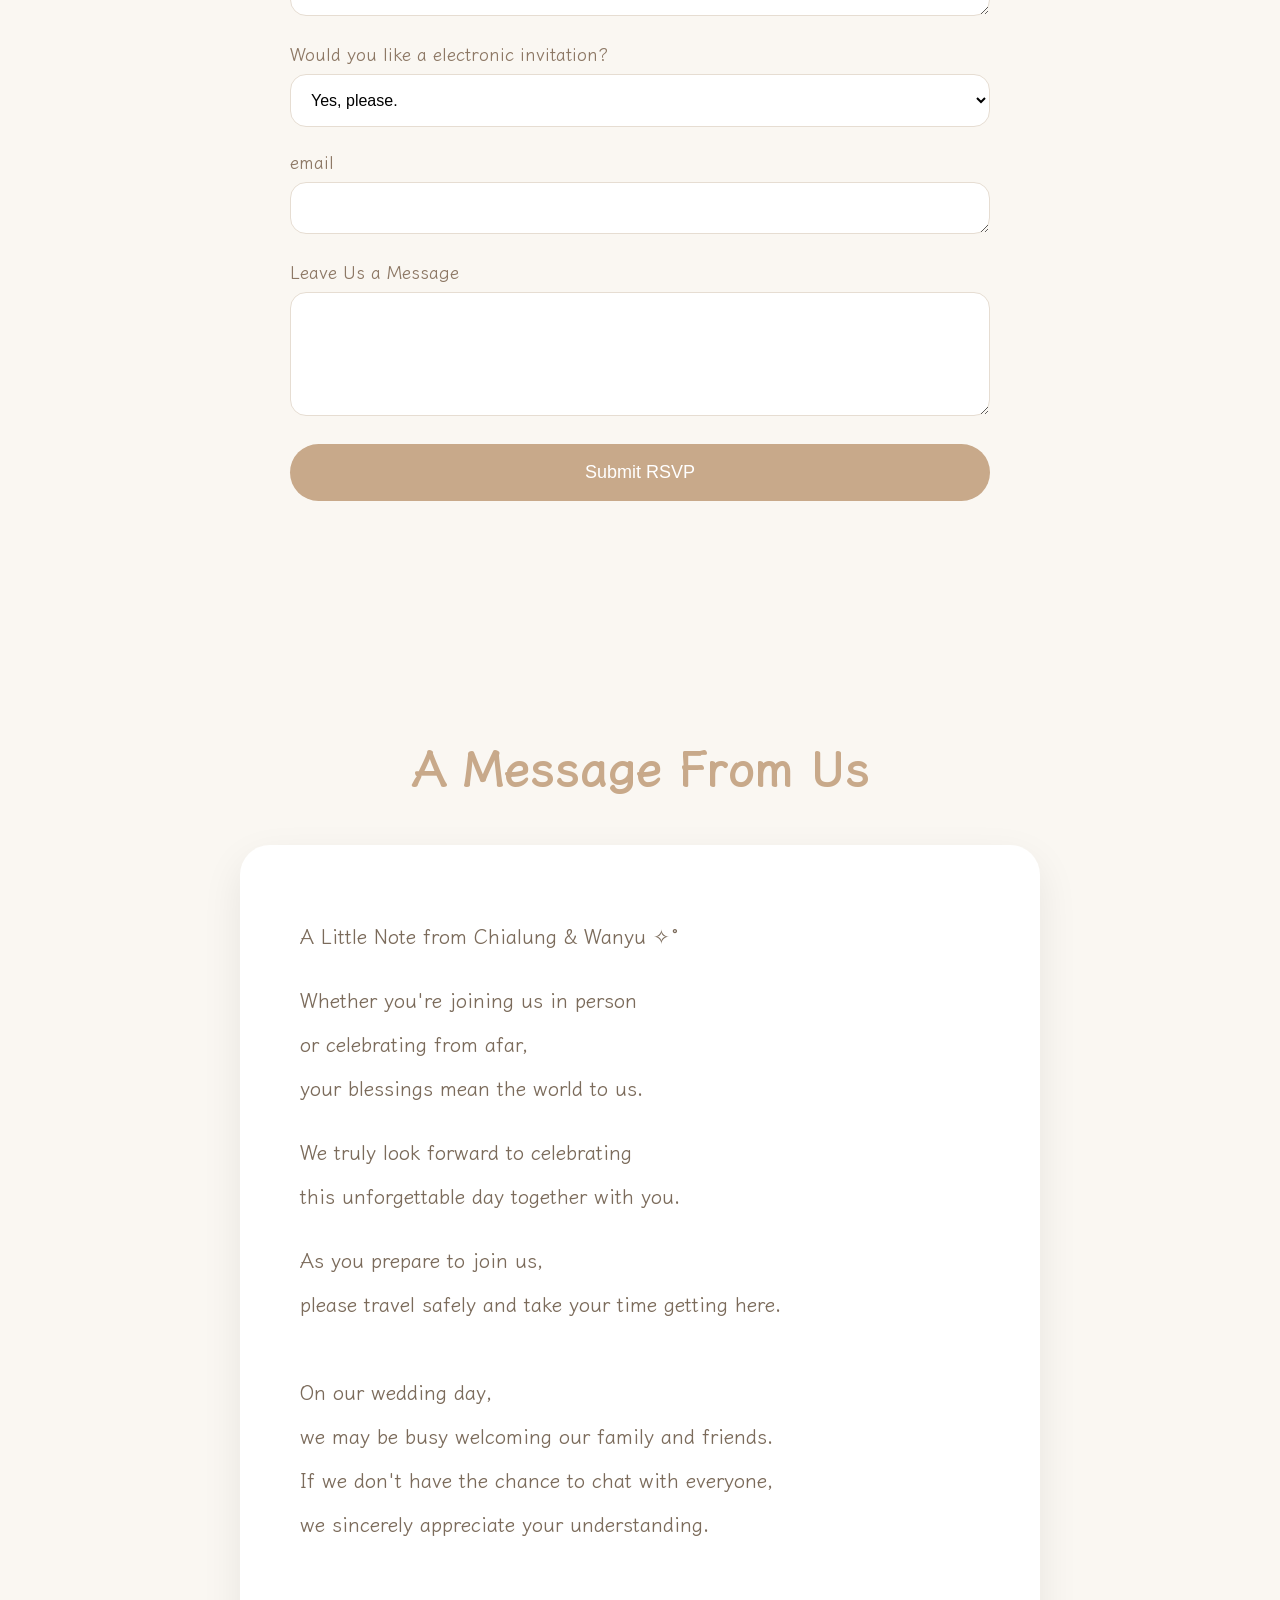
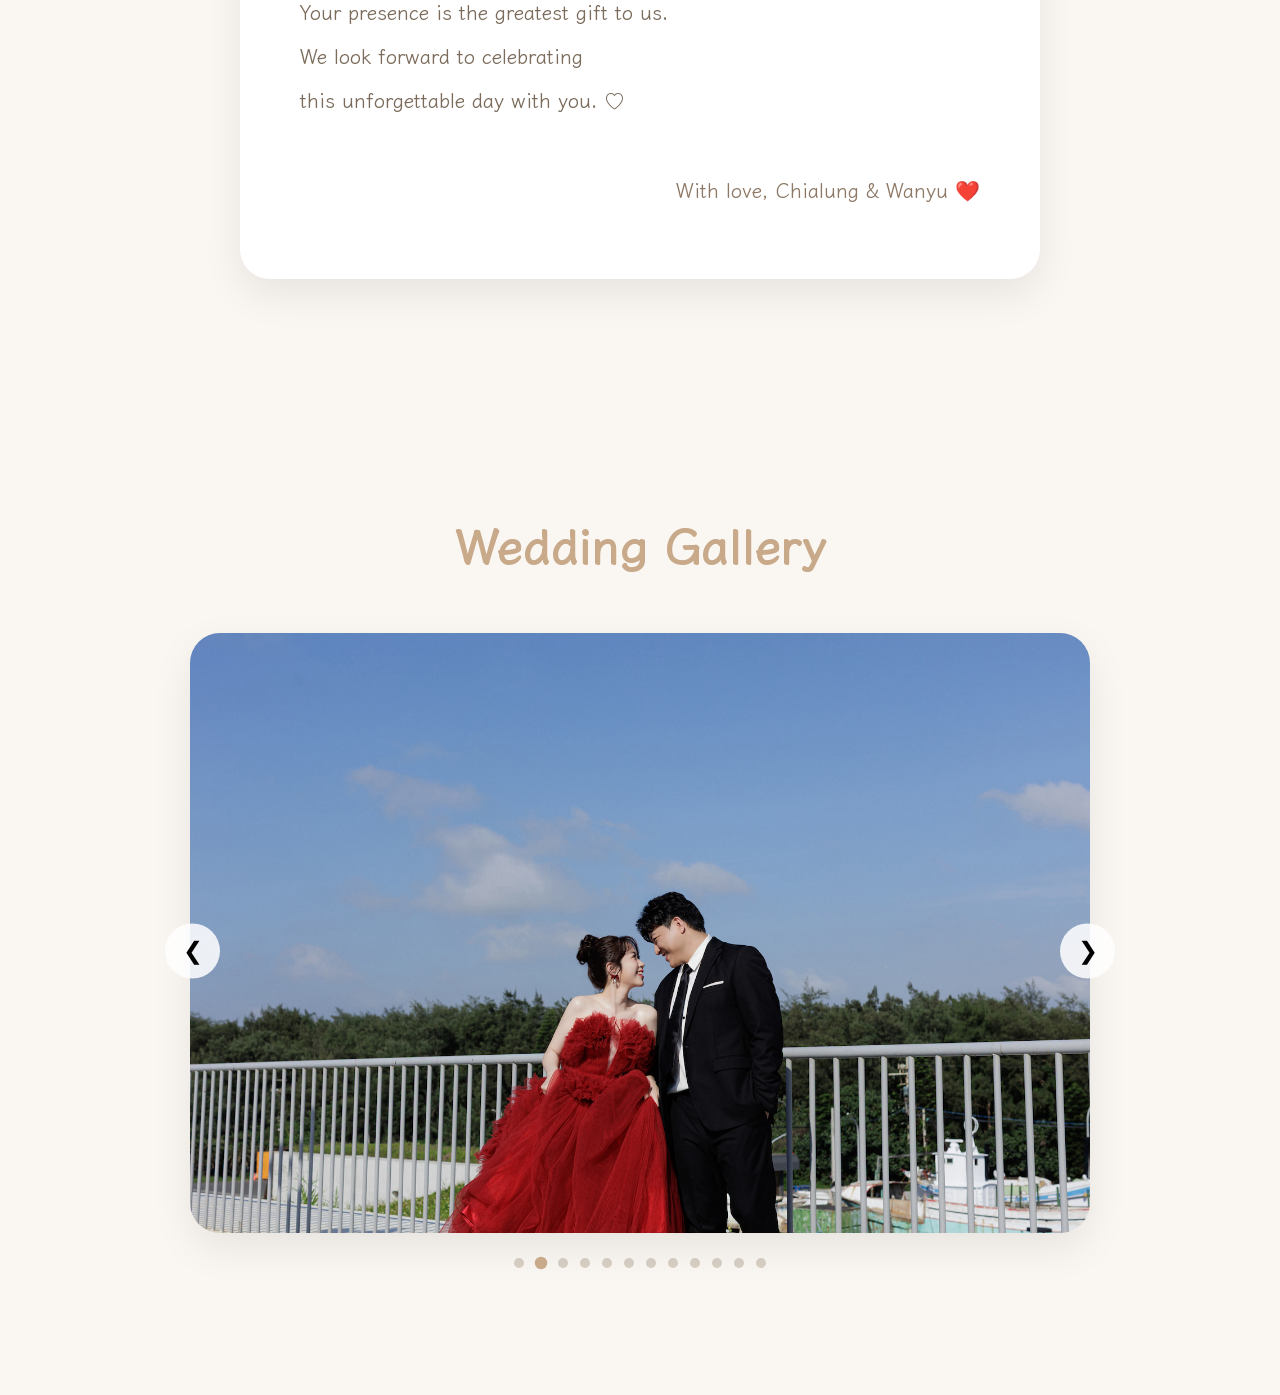
==== commit 3be9faf6: "Update index.html" ====
--- a/en/index.html
+++ b/en/index.html
@@ -169,7 +169,11 @@
 
                 <div class="timeline-card">
 
-                    <div class="timeline-icon">🌸</div>
+                    <div class="timeline-icon">
+
+                        <img src="images/icons/bouquet.svg" alt="Bouquet">
+
+                    </div>
 
                     <span class="timeline-time">
                         4:10 PM
@@ -190,7 +194,11 @@
 
                 <div class="timeline-card">
 
-                    <div class="timeline-icon">🤍</div>
+                    <div class="timeline-icon">
+
+                        <img src="images/icons/rings.svg" alt="Wedding Rings">
+
+                    </div>
 
                     <span class="timeline-time">
                         4:30 PM
@@ -211,7 +219,11 @@
 
                 <div class="timeline-card">
 
-                    <div class="timeline-icon">🥂</div>
+                    <div class="timeline-icon">
+
+                        <img src="images/icons/champagne.svg" alt="Champagne">
+
+                    </div>
 
                     <span class="timeline-time">
                         5:00 PM
@@ -232,7 +244,11 @@
 
                 <div class="timeline-card">
 
-                    <div class="timeline-icon">🍽️</div>
+                    <div class="timeline-icon">
+
+                        <img src="images/icons/dinner.svg" alt="Dinner">
+
+                    </div>
 
                     <span class="timeline-time">
                         5:28 PM
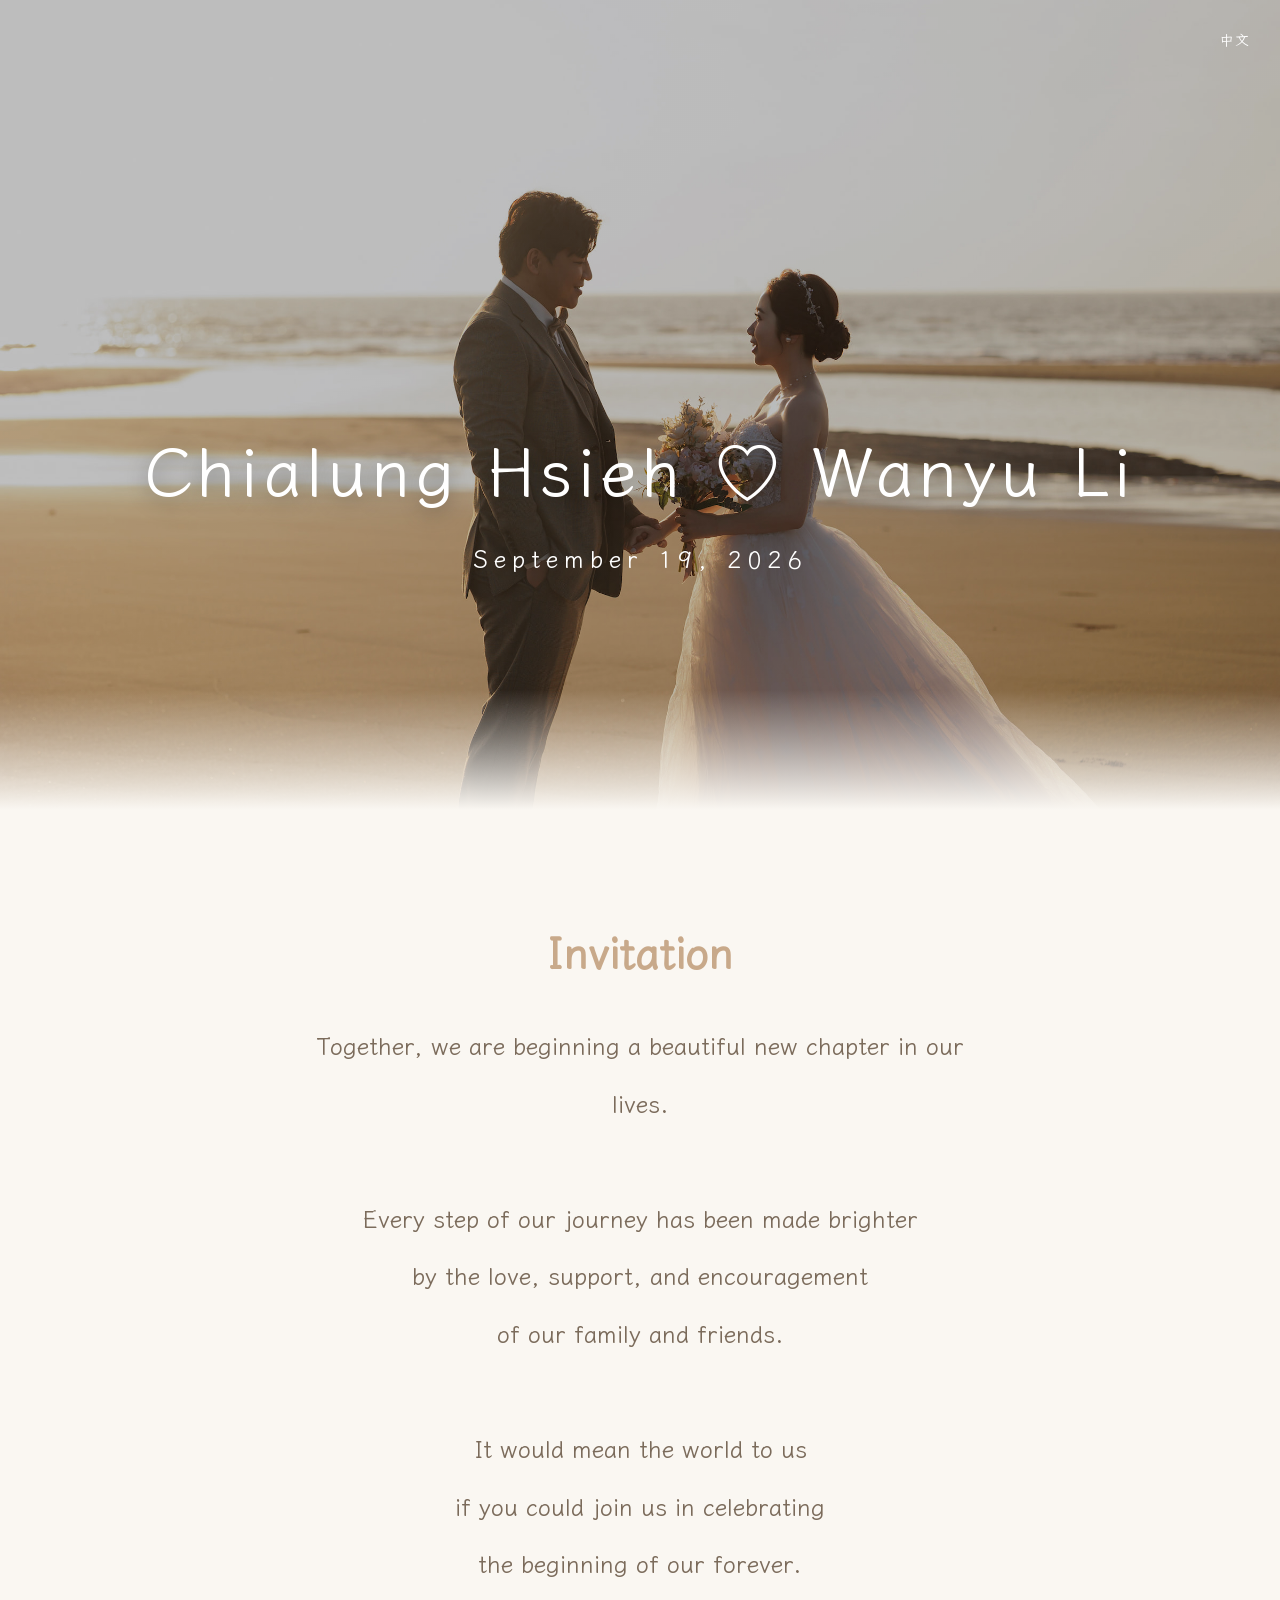
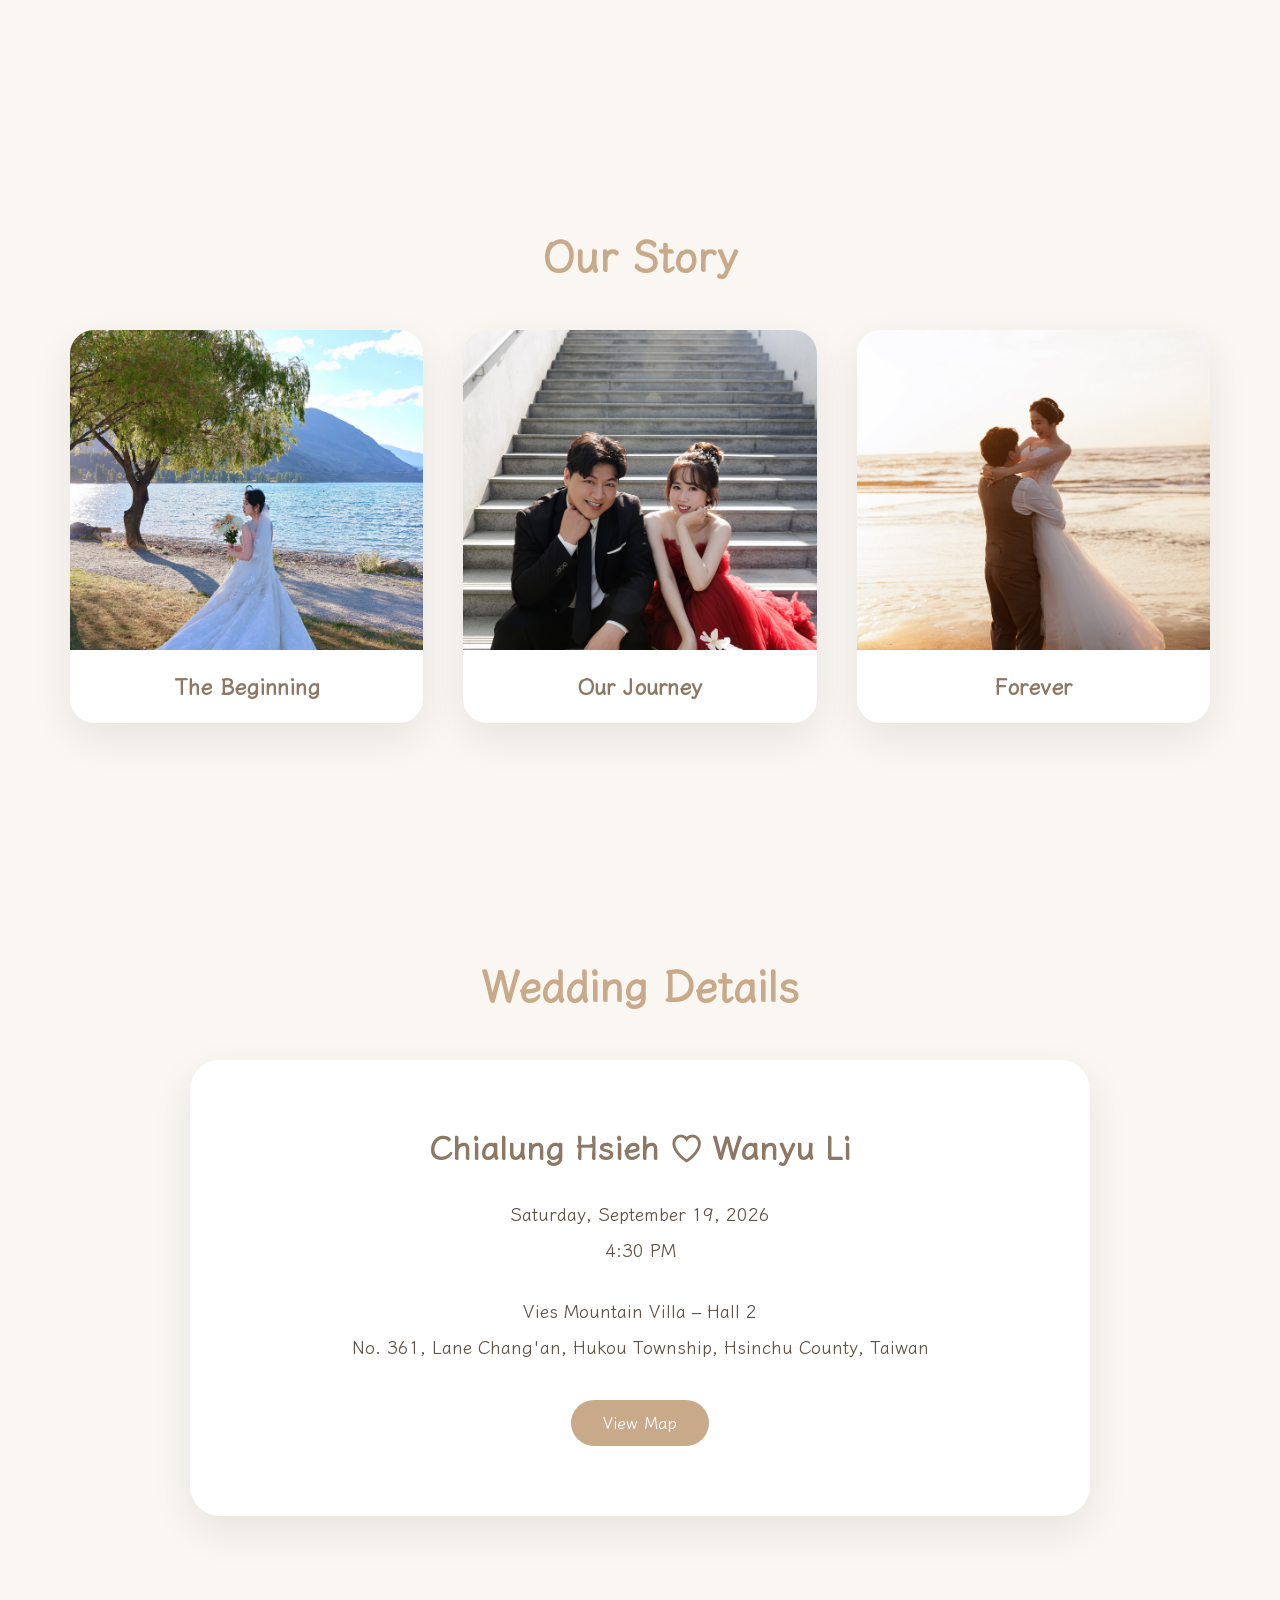
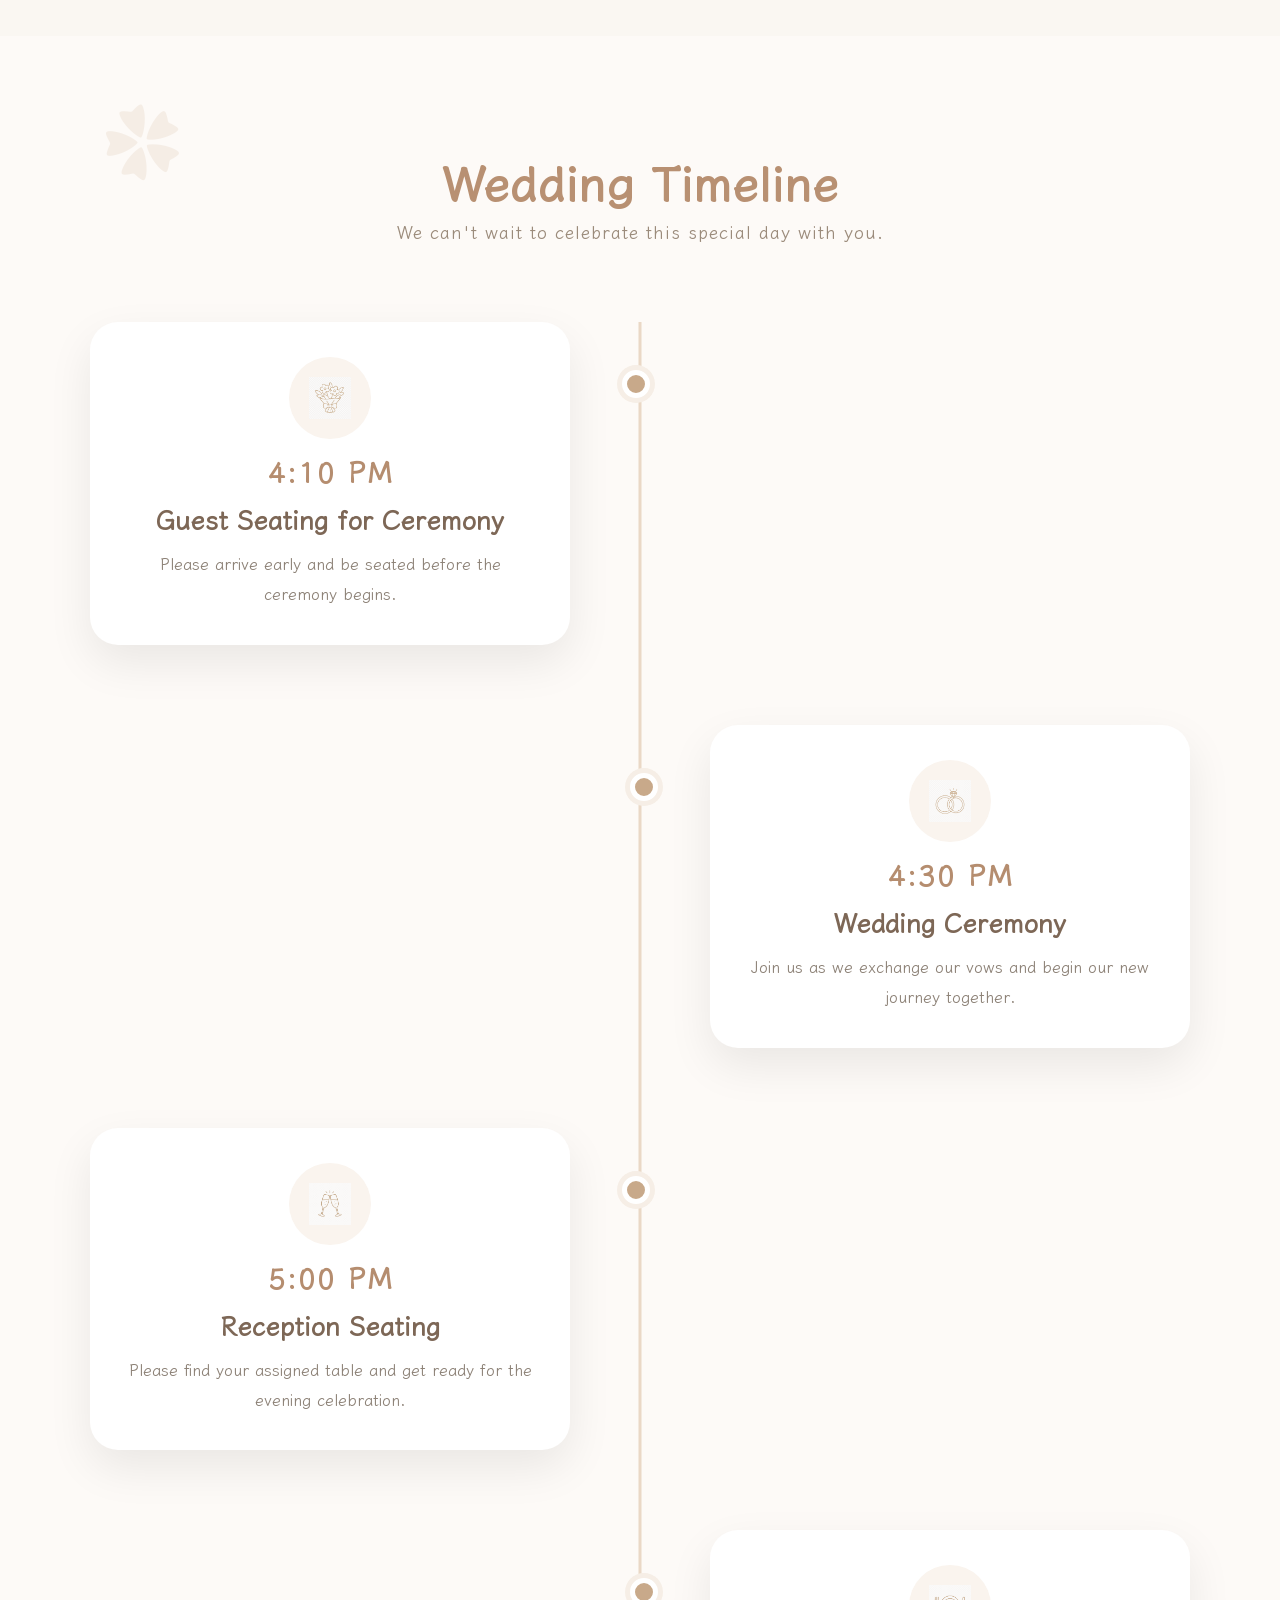
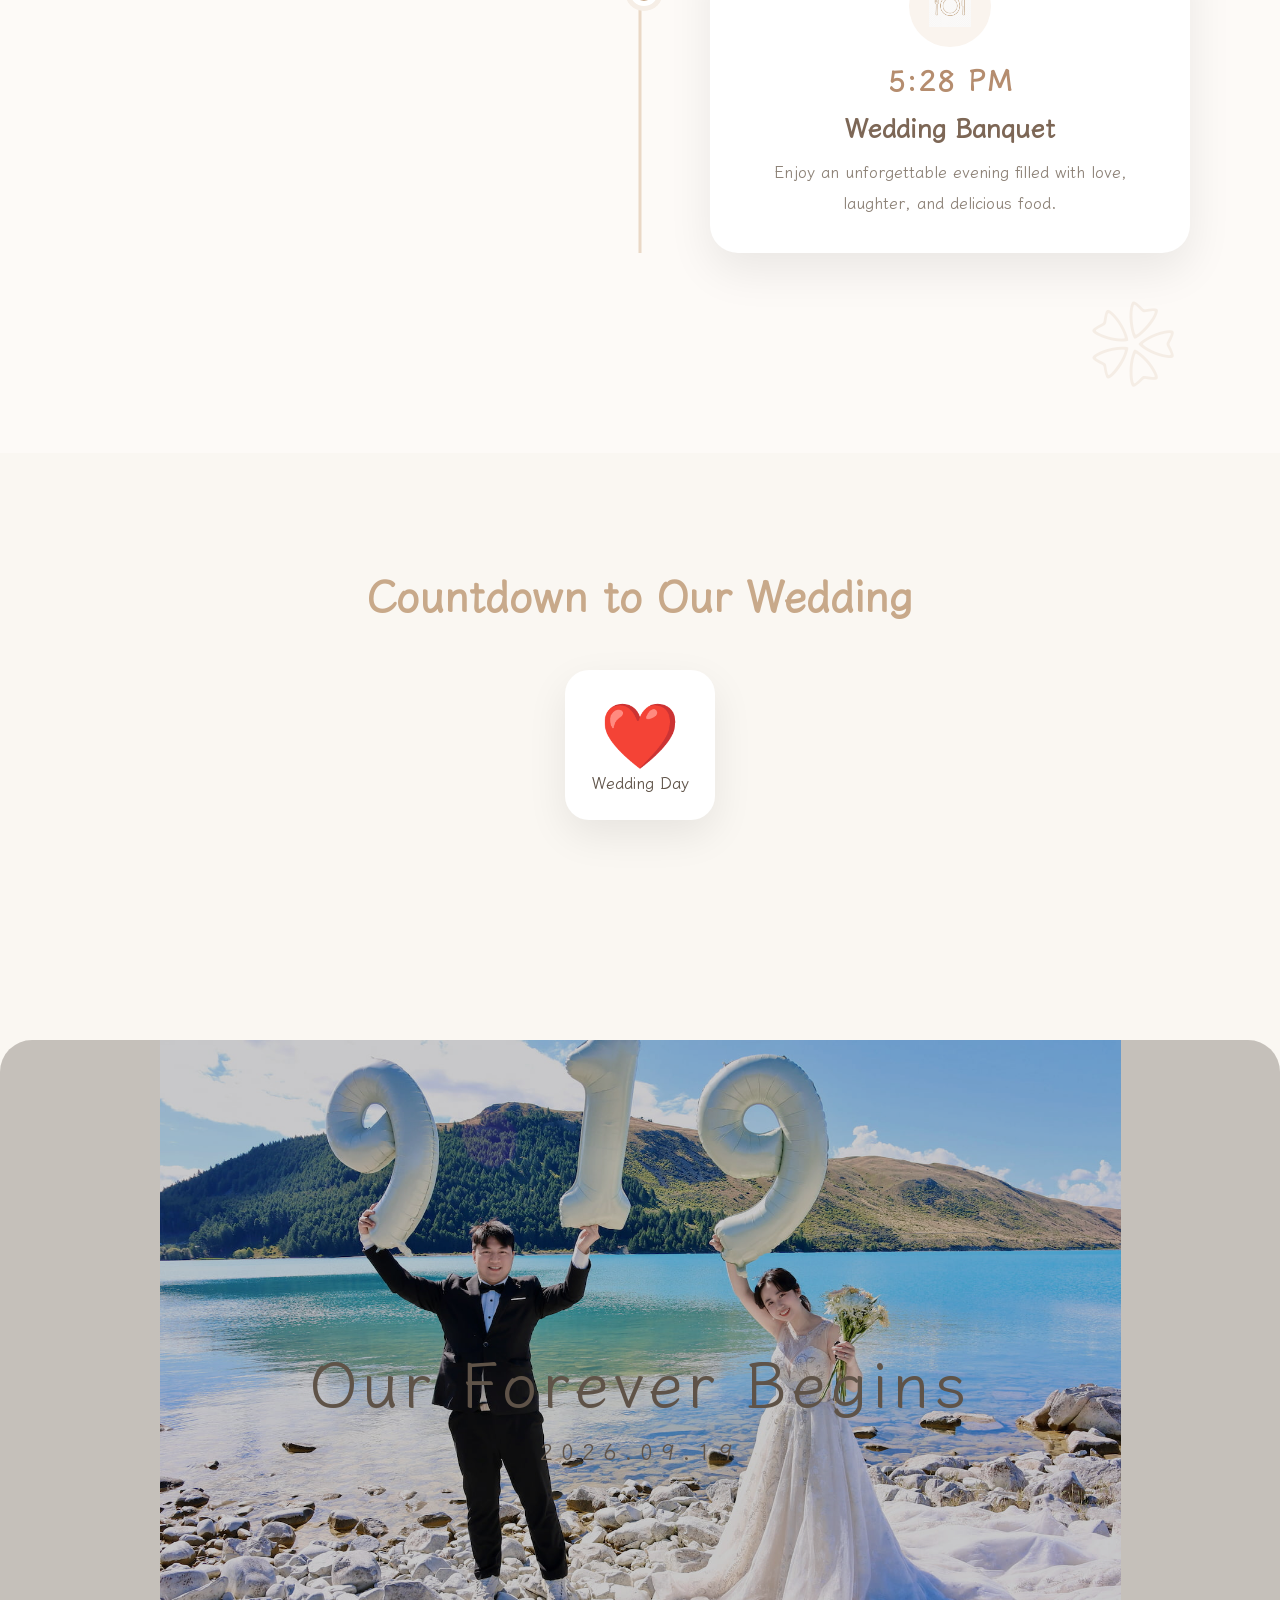
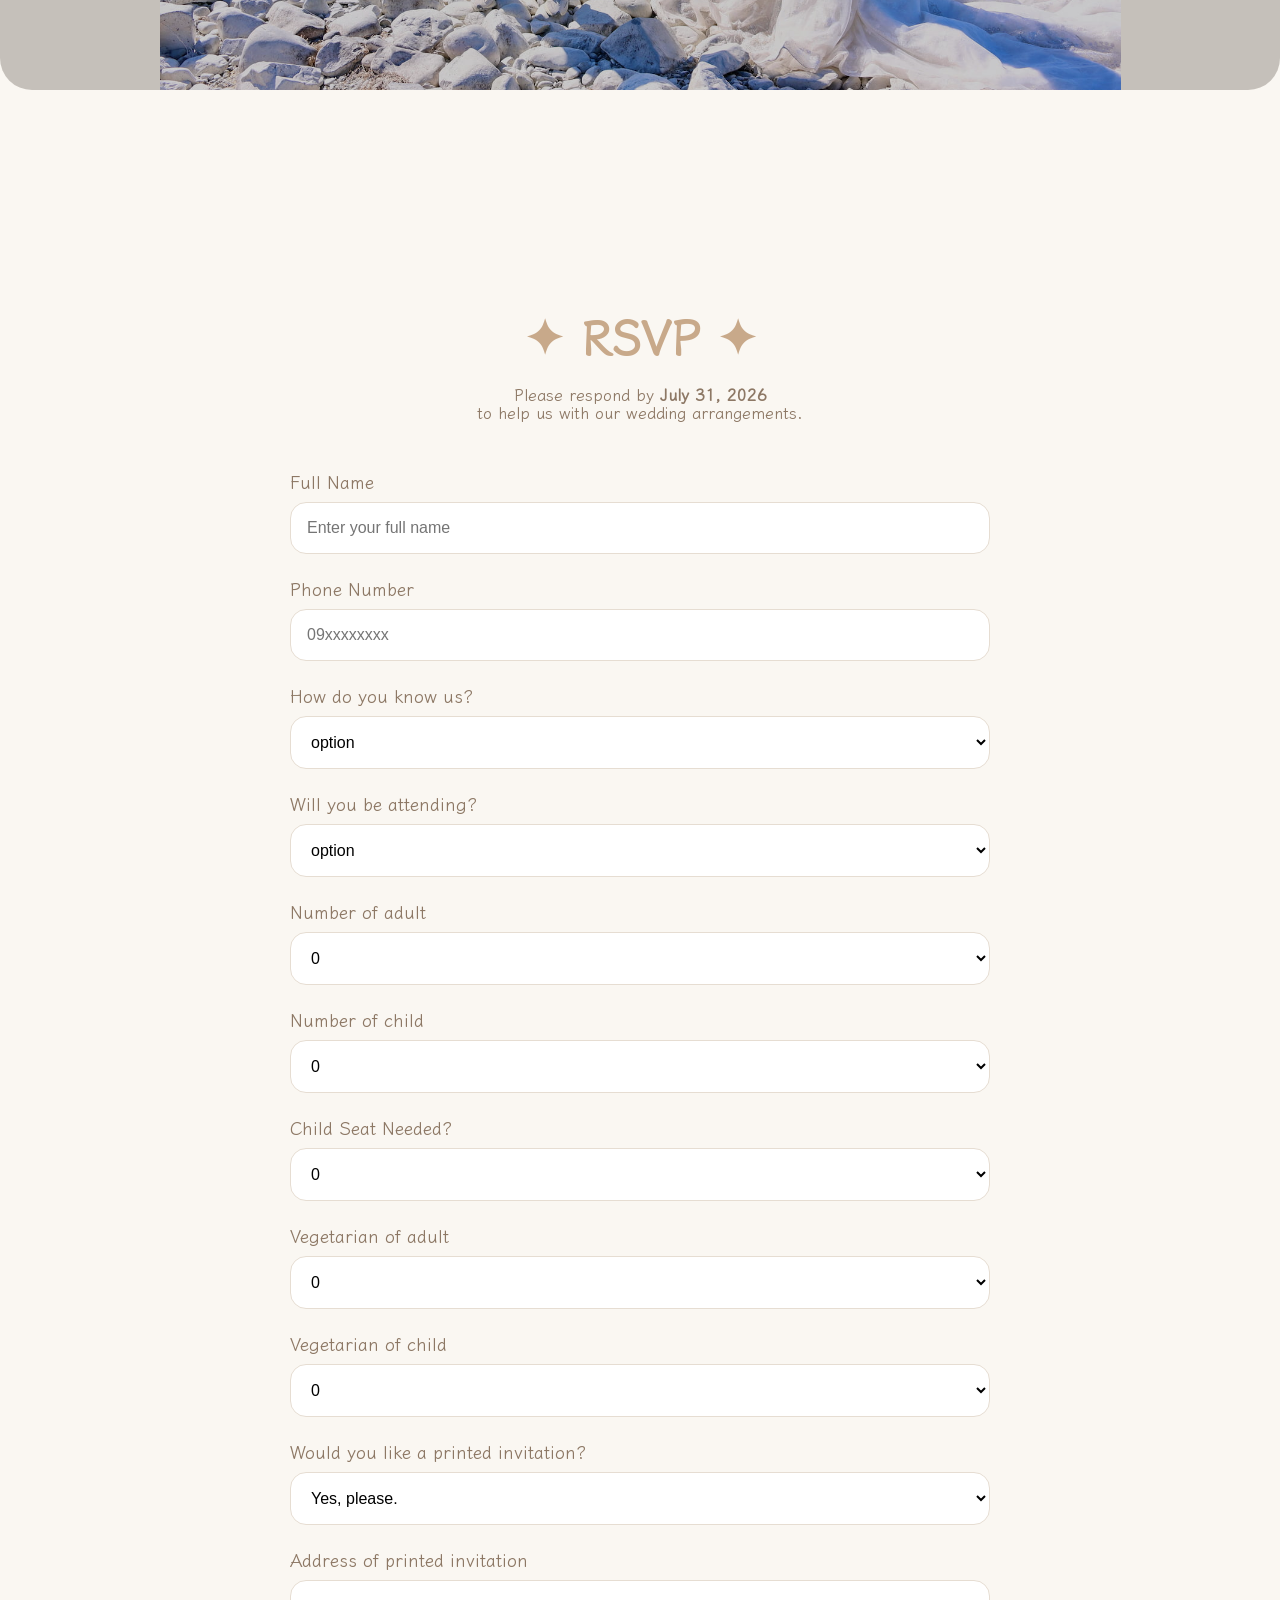
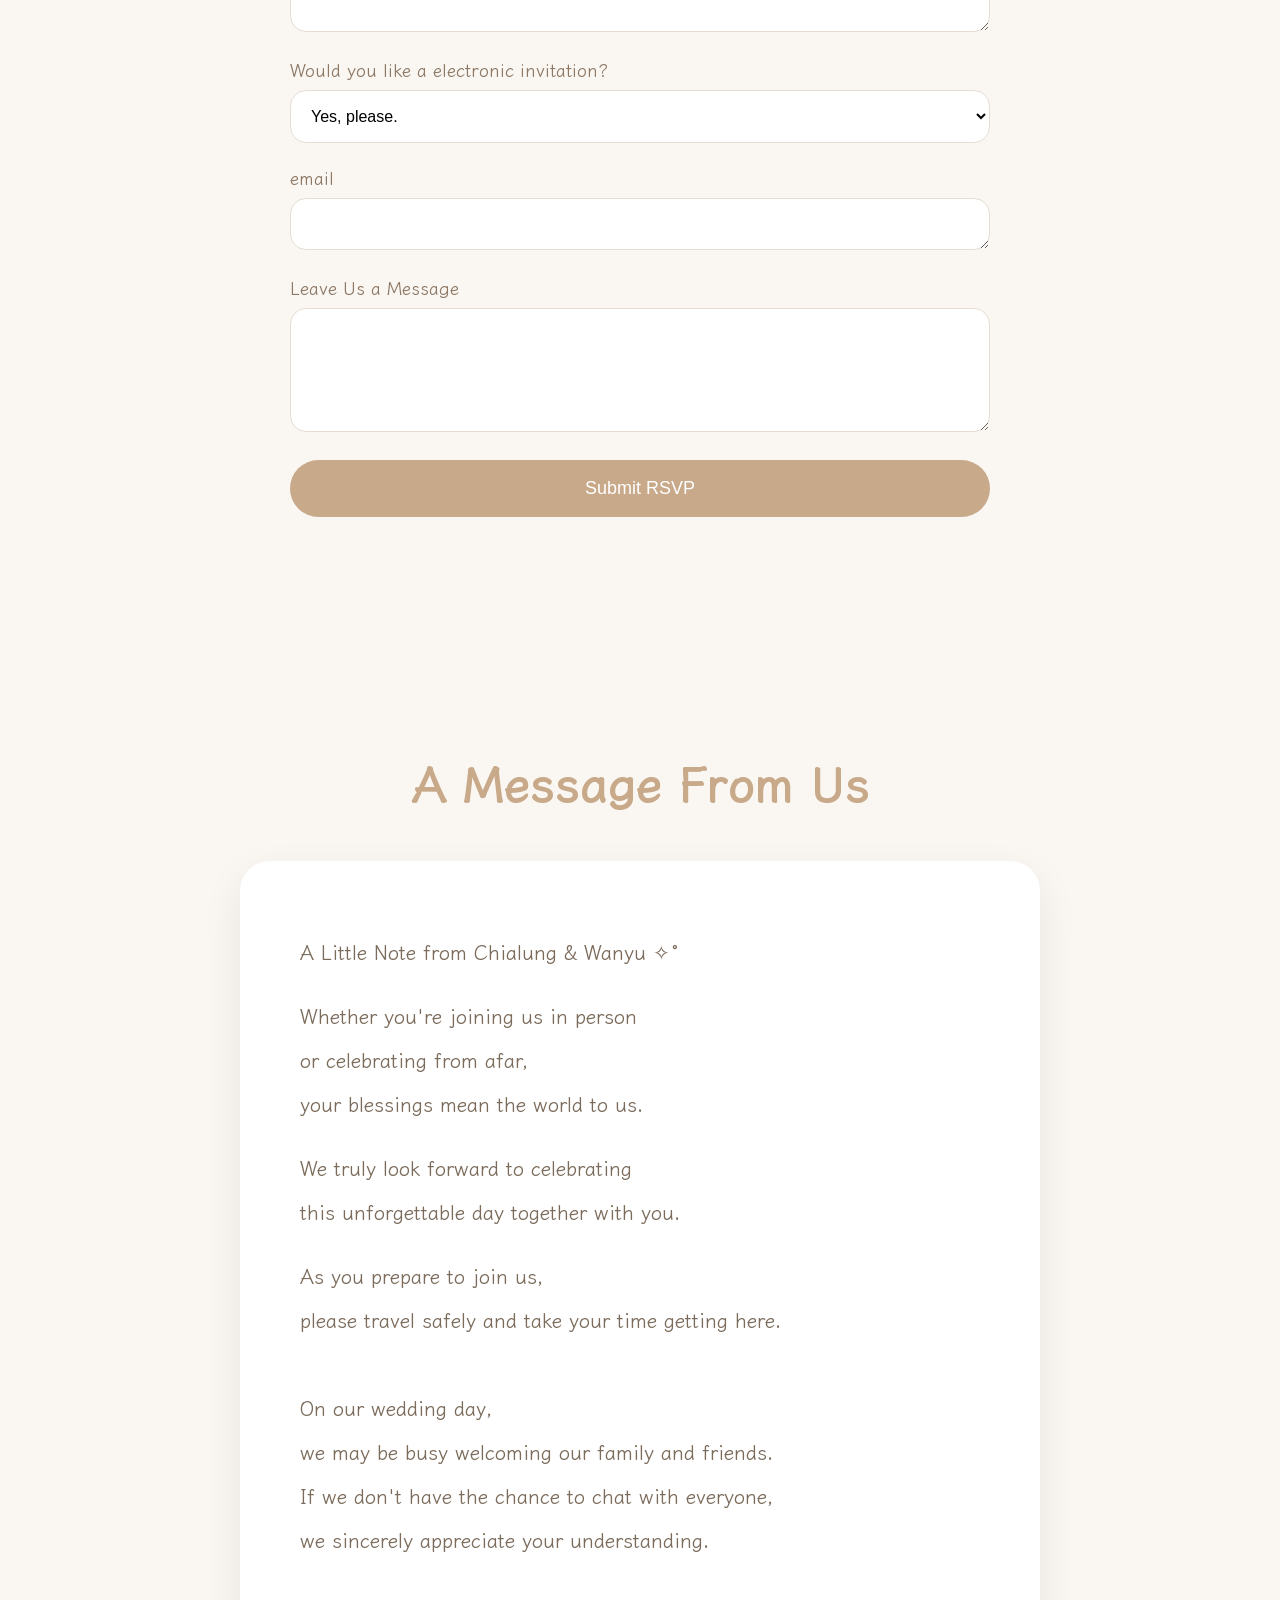
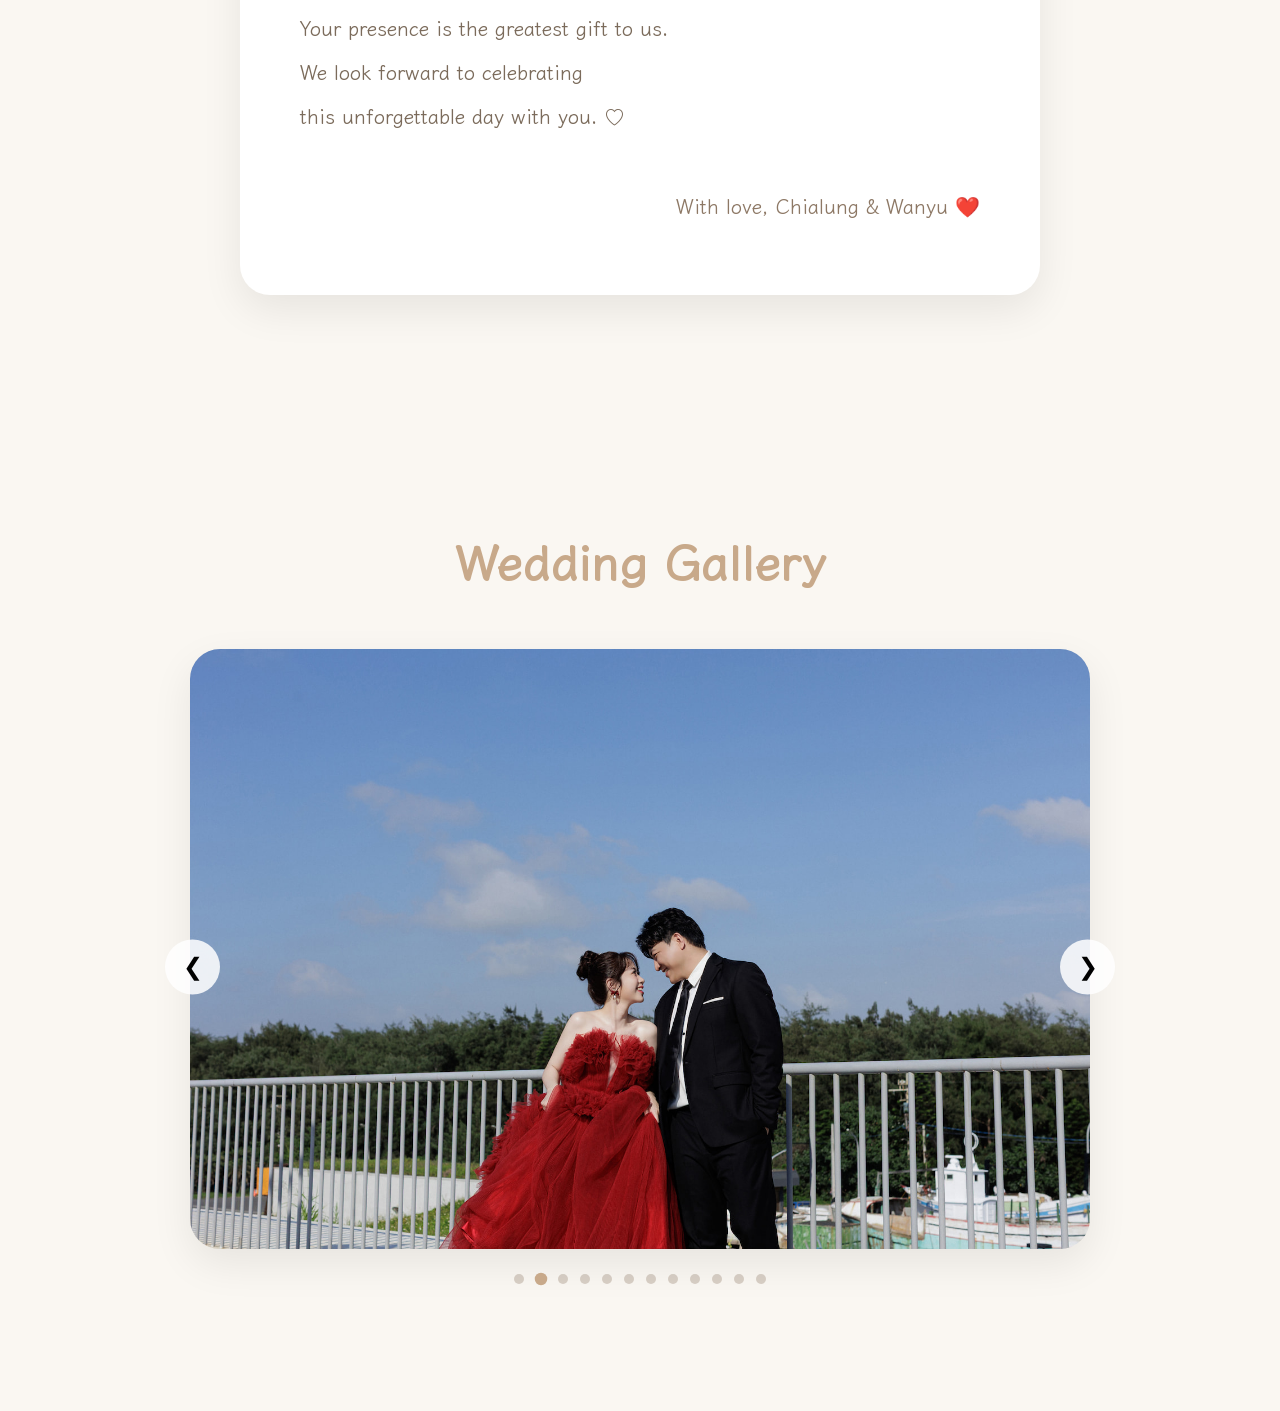
==== commit 1359fbdc: "Update index.html" ====
--- a/en/index.html
+++ b/en/index.html
@@ -171,7 +171,7 @@
 
                     <div class="timeline-icon">
 
-                        <img src="images/icons/bouquet.svg" alt="Bouquet">
+                        <img src="../icons/bouquet.png" alt="Bouquet">
 
                     </div>
 
@@ -196,7 +196,7 @@
 
                     <div class="timeline-icon">
 
-                        <img src="images/icons/rings.svg" alt="Wedding Rings">
+                        <img src="../icons/rings.png" alt="Wedding Rings">
 
                     </div>
 
@@ -221,7 +221,7 @@
 
                     <div class="timeline-icon">
 
-                        <img src="images/icons/champagne.svg" alt="Champagne">
+                        <img src="../icons/champagne.png" alt="Champagne">
 
                     </div>
 
@@ -246,7 +246,7 @@
 
                     <div class="timeline-icon">
 
-                        <img src="images/icons/dinner.svg" alt="Dinner">
+                        <img src="../icons/dinner.png" alt="Dinner">
 
                     </div>
 
--- a/style.css
+++ b/style.css
@@ -631,15 +631,15 @@
 
 .timeline-icon{
 
-    width:78px;
-
-    height:78px;
+    width:82px;
+
+    height:82px;
 
     margin:auto;
 
     border-radius:50%;
 
-    background:#faf2ea;
+    background:#faf4ee;
 
     display:flex;
 
@@ -647,15 +647,32 @@
 
     align-items:center;
 
-    font-size:34px;
-
     transition:.35s;
 }
 
+.timeline-icon img{
+
+    width:42px;
+
+    height:42px;
+
+    opacity:.82;
+
+    transition:.35s;
+}
+
 .timeline-card:hover .timeline-icon{
 
-    transform:scale(1.15);
-}
+    transform:translateY(-4px);
+
+    background:#f7ede4;
+}
+
+.timeline-card:hover .timeline-icon img{
+
+    transform:scale(1.08);
+}
+
 
 /* 時間 */
 
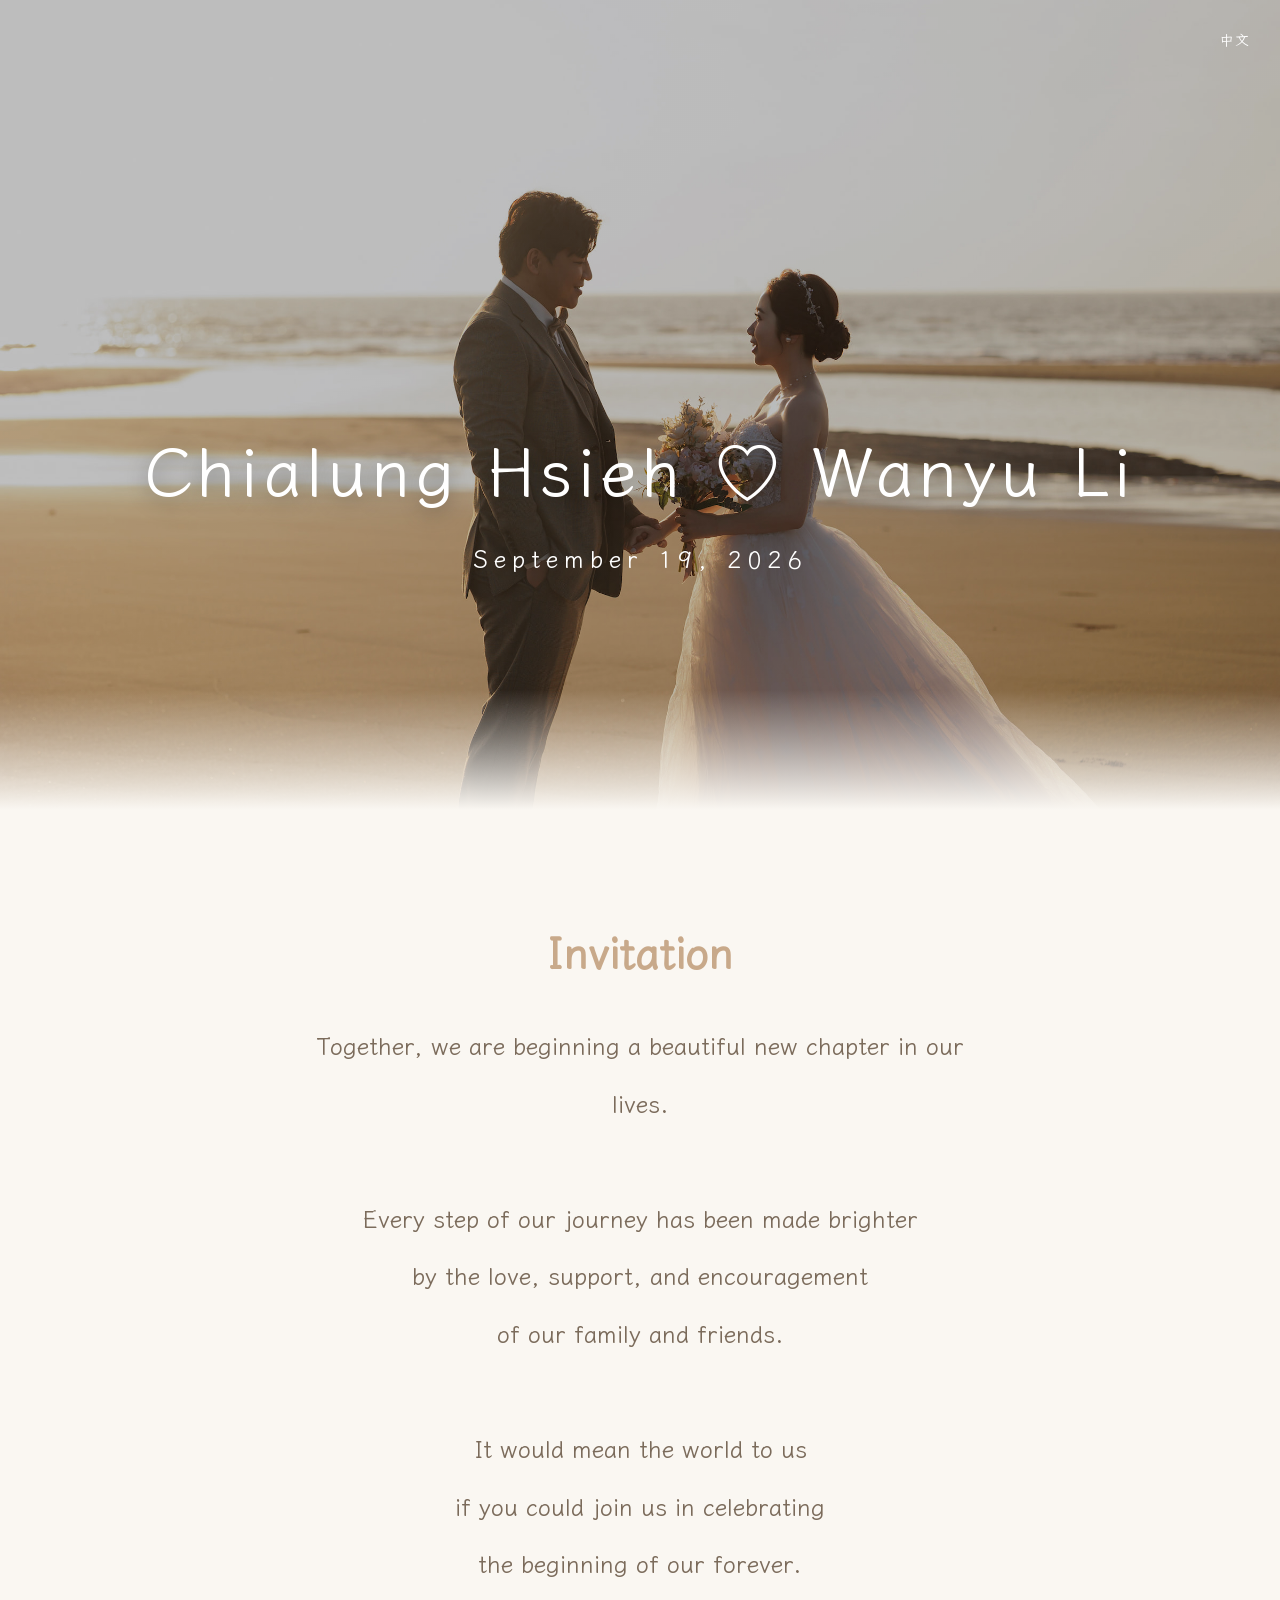
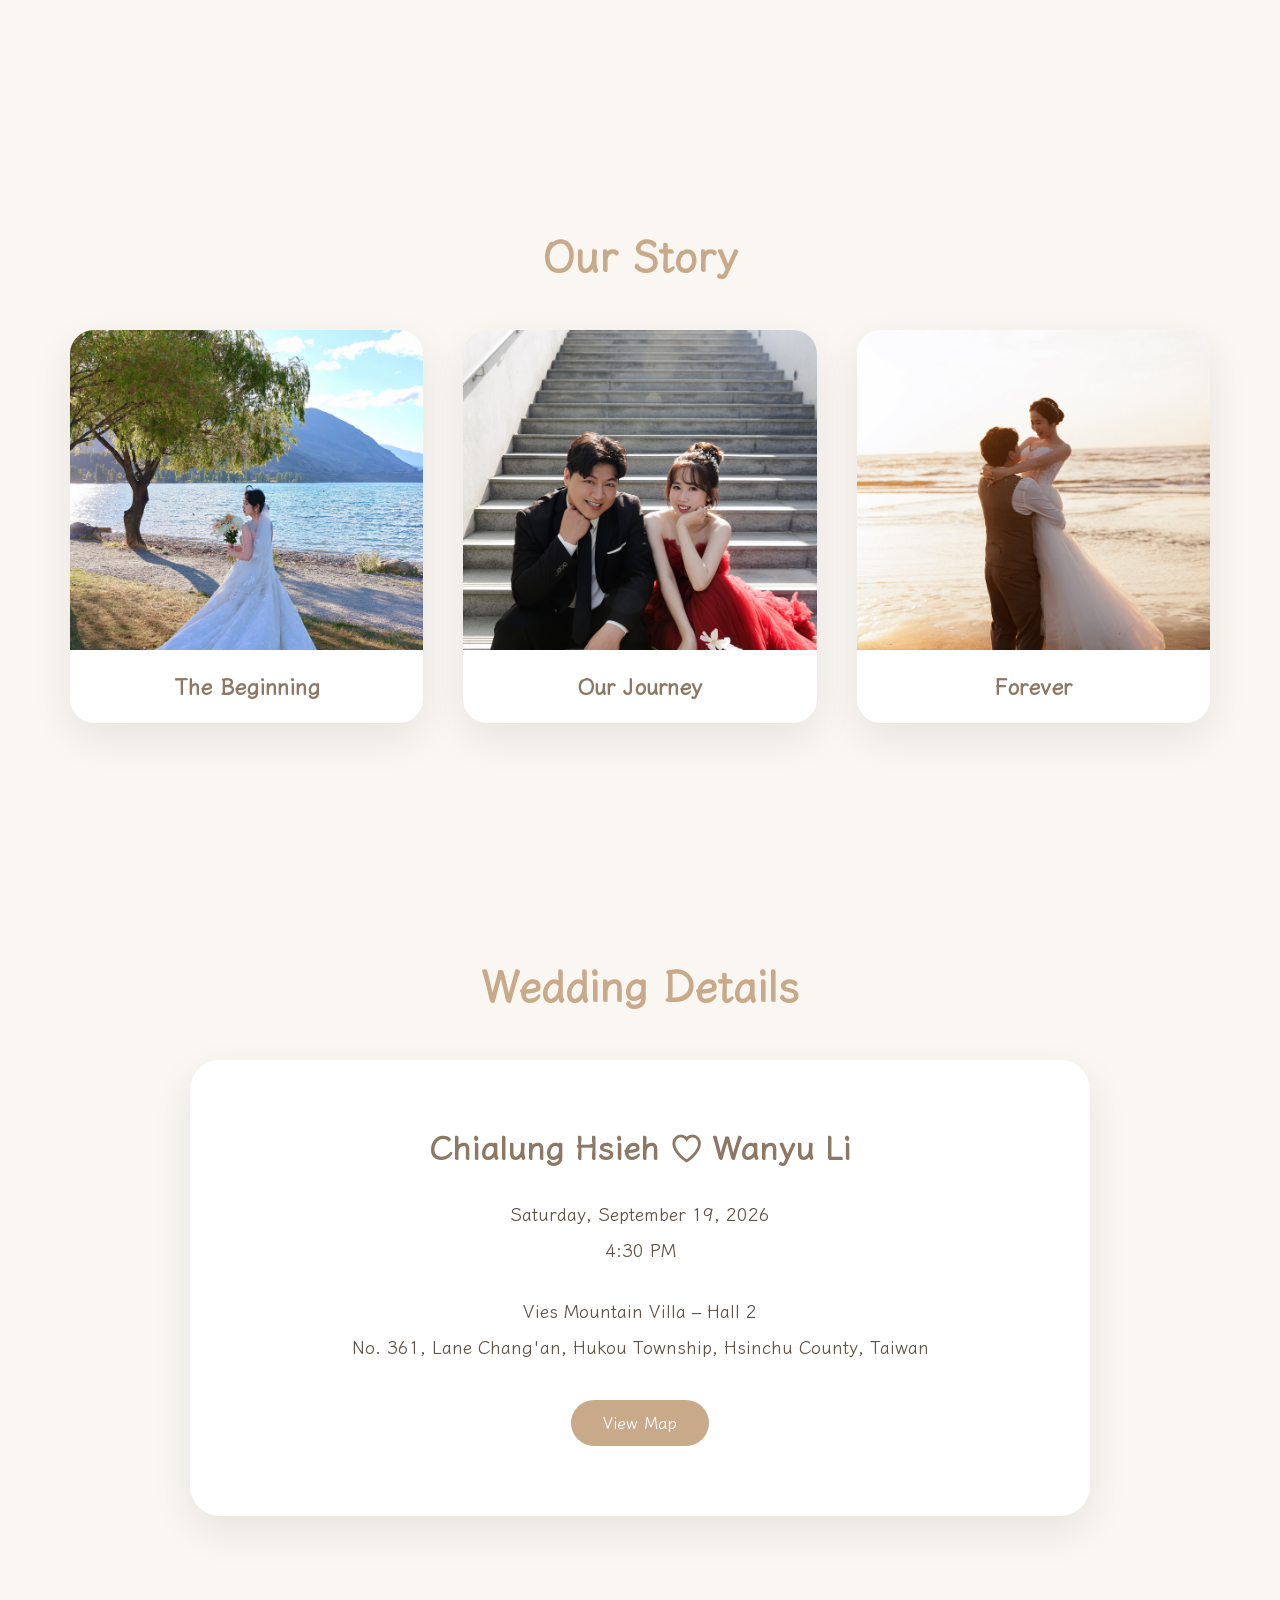
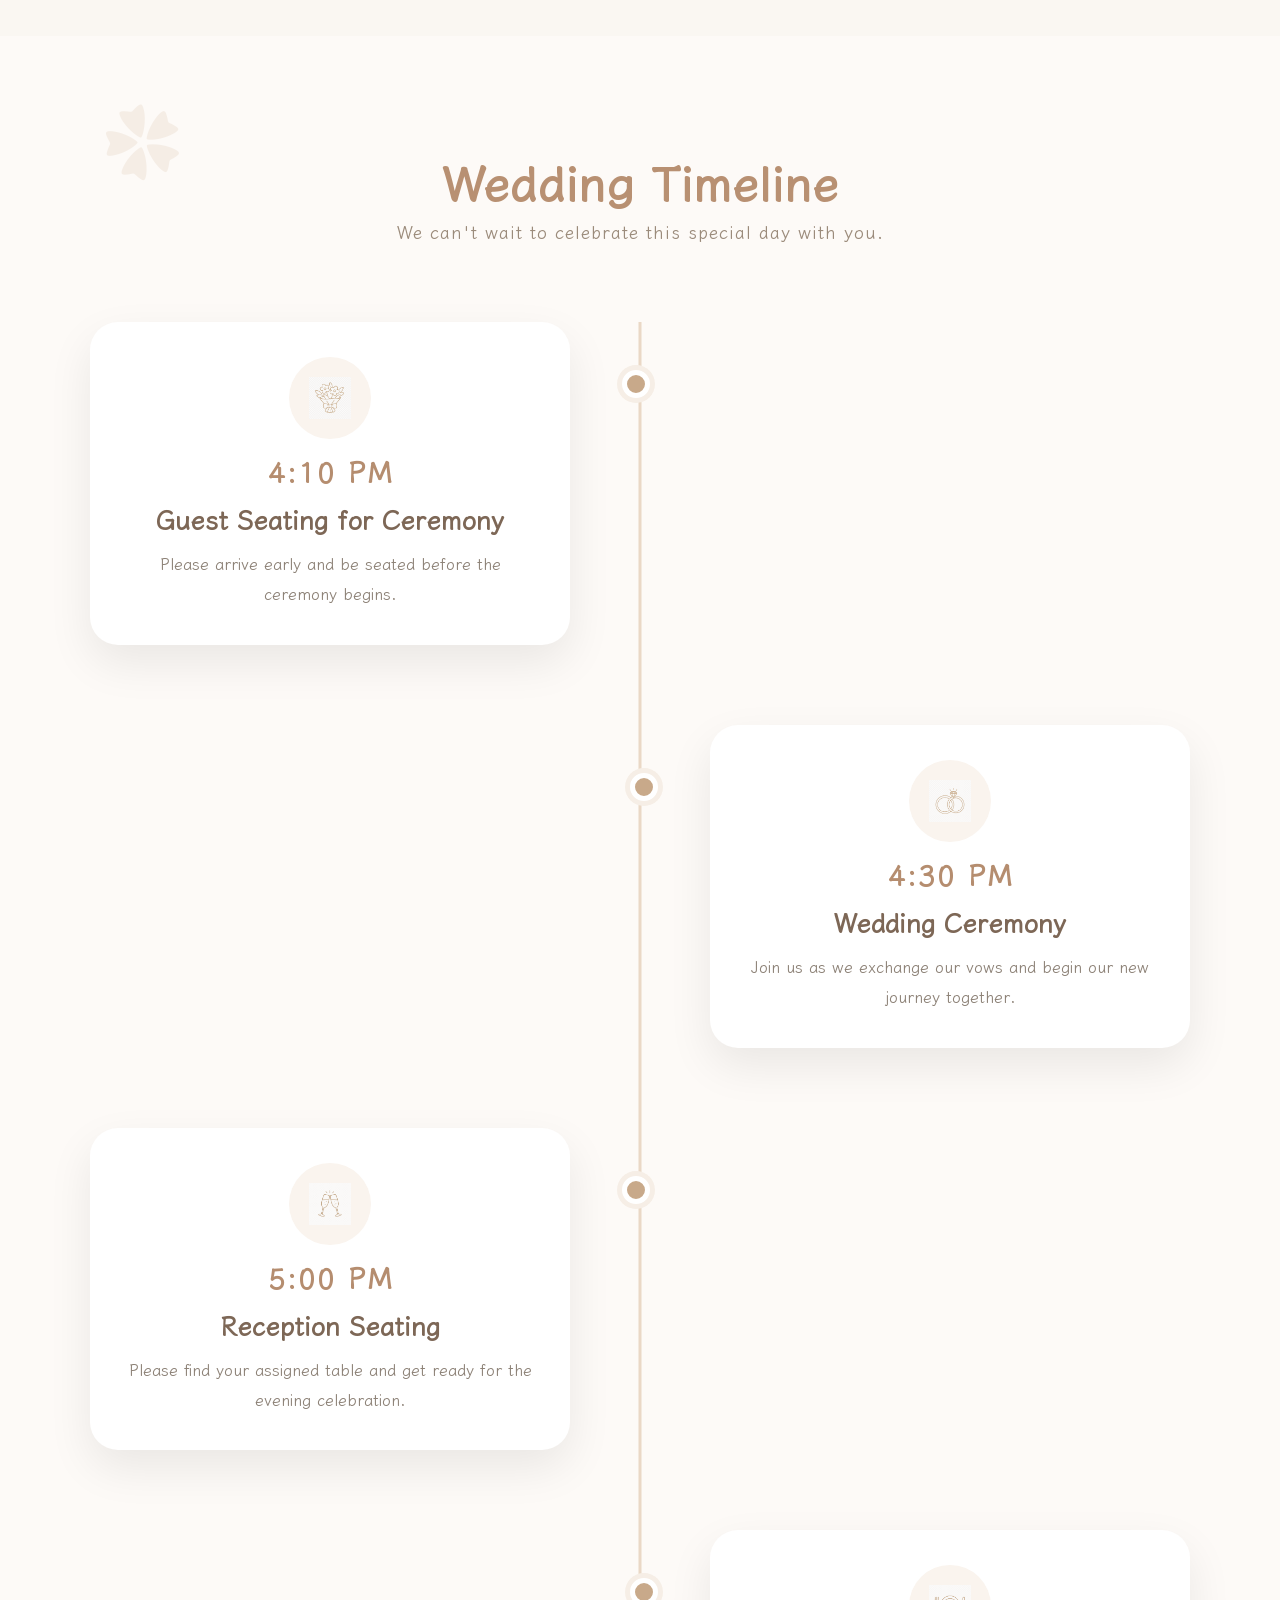
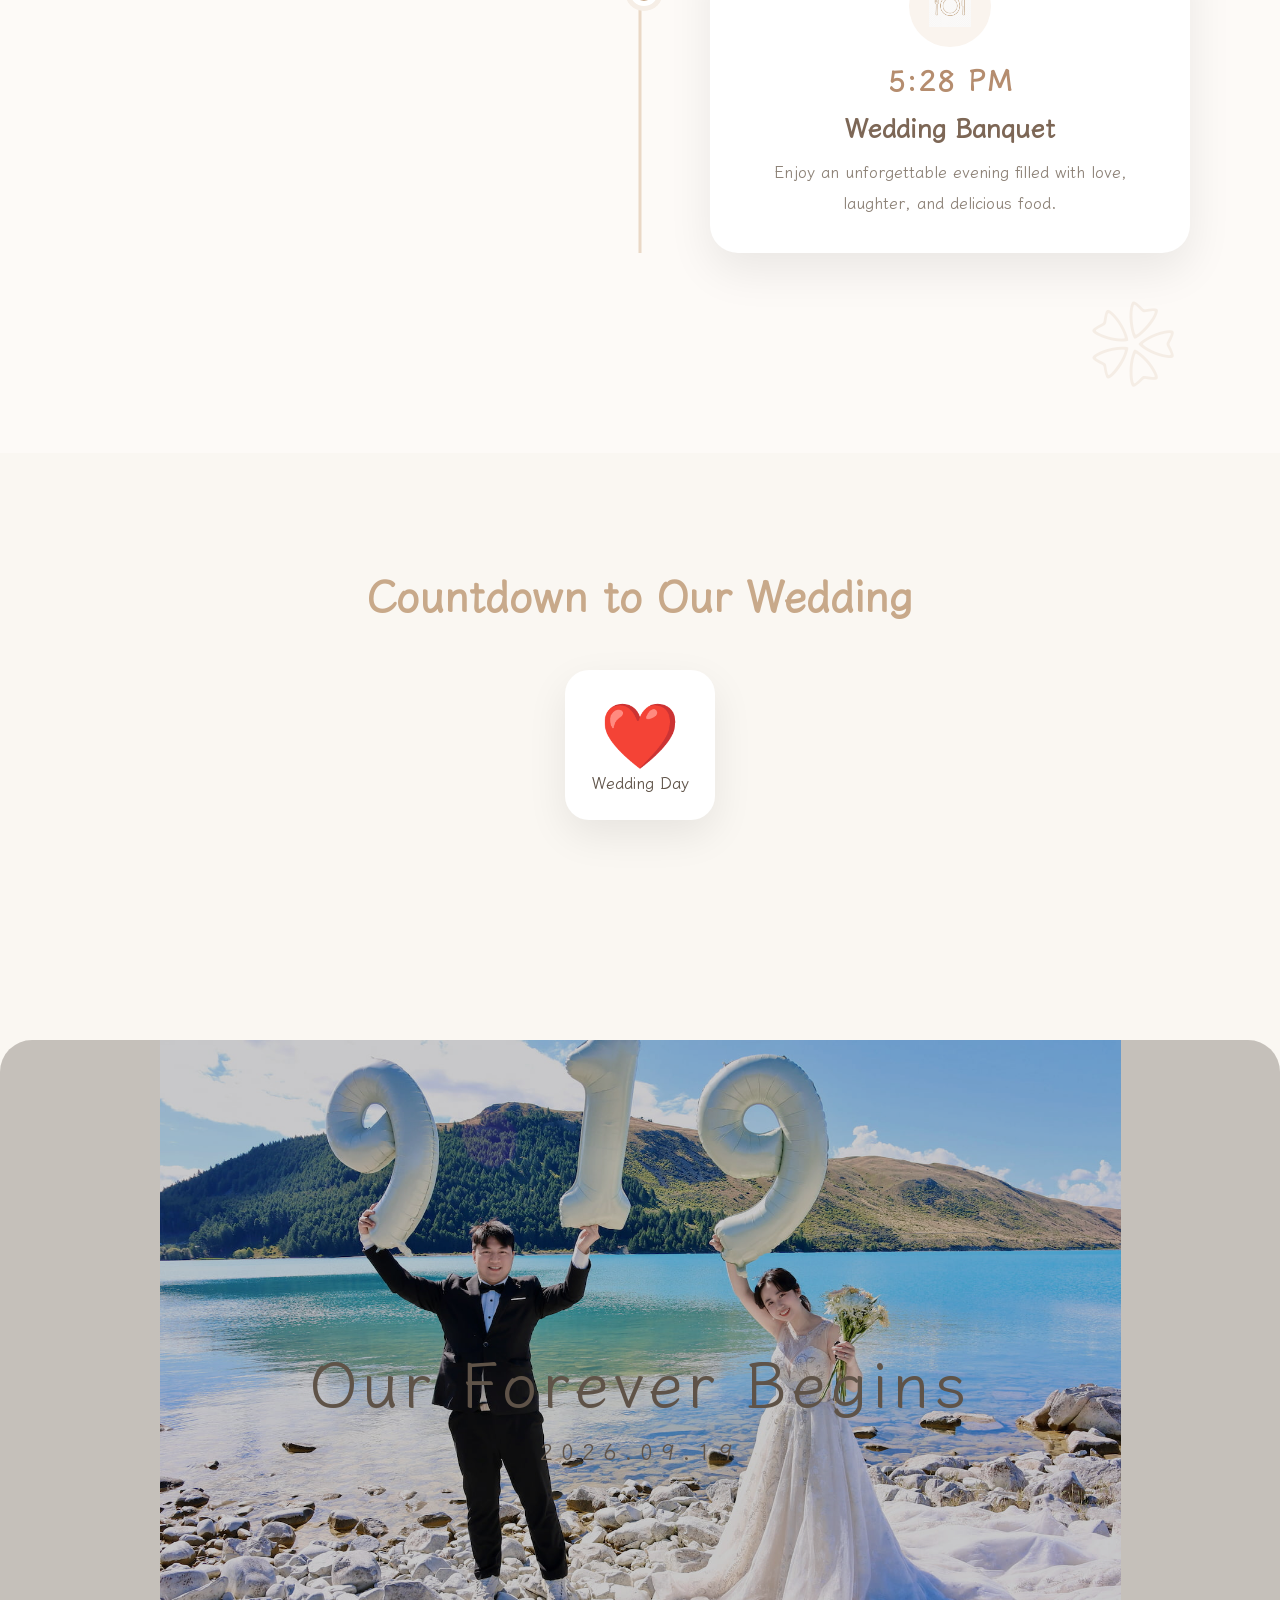
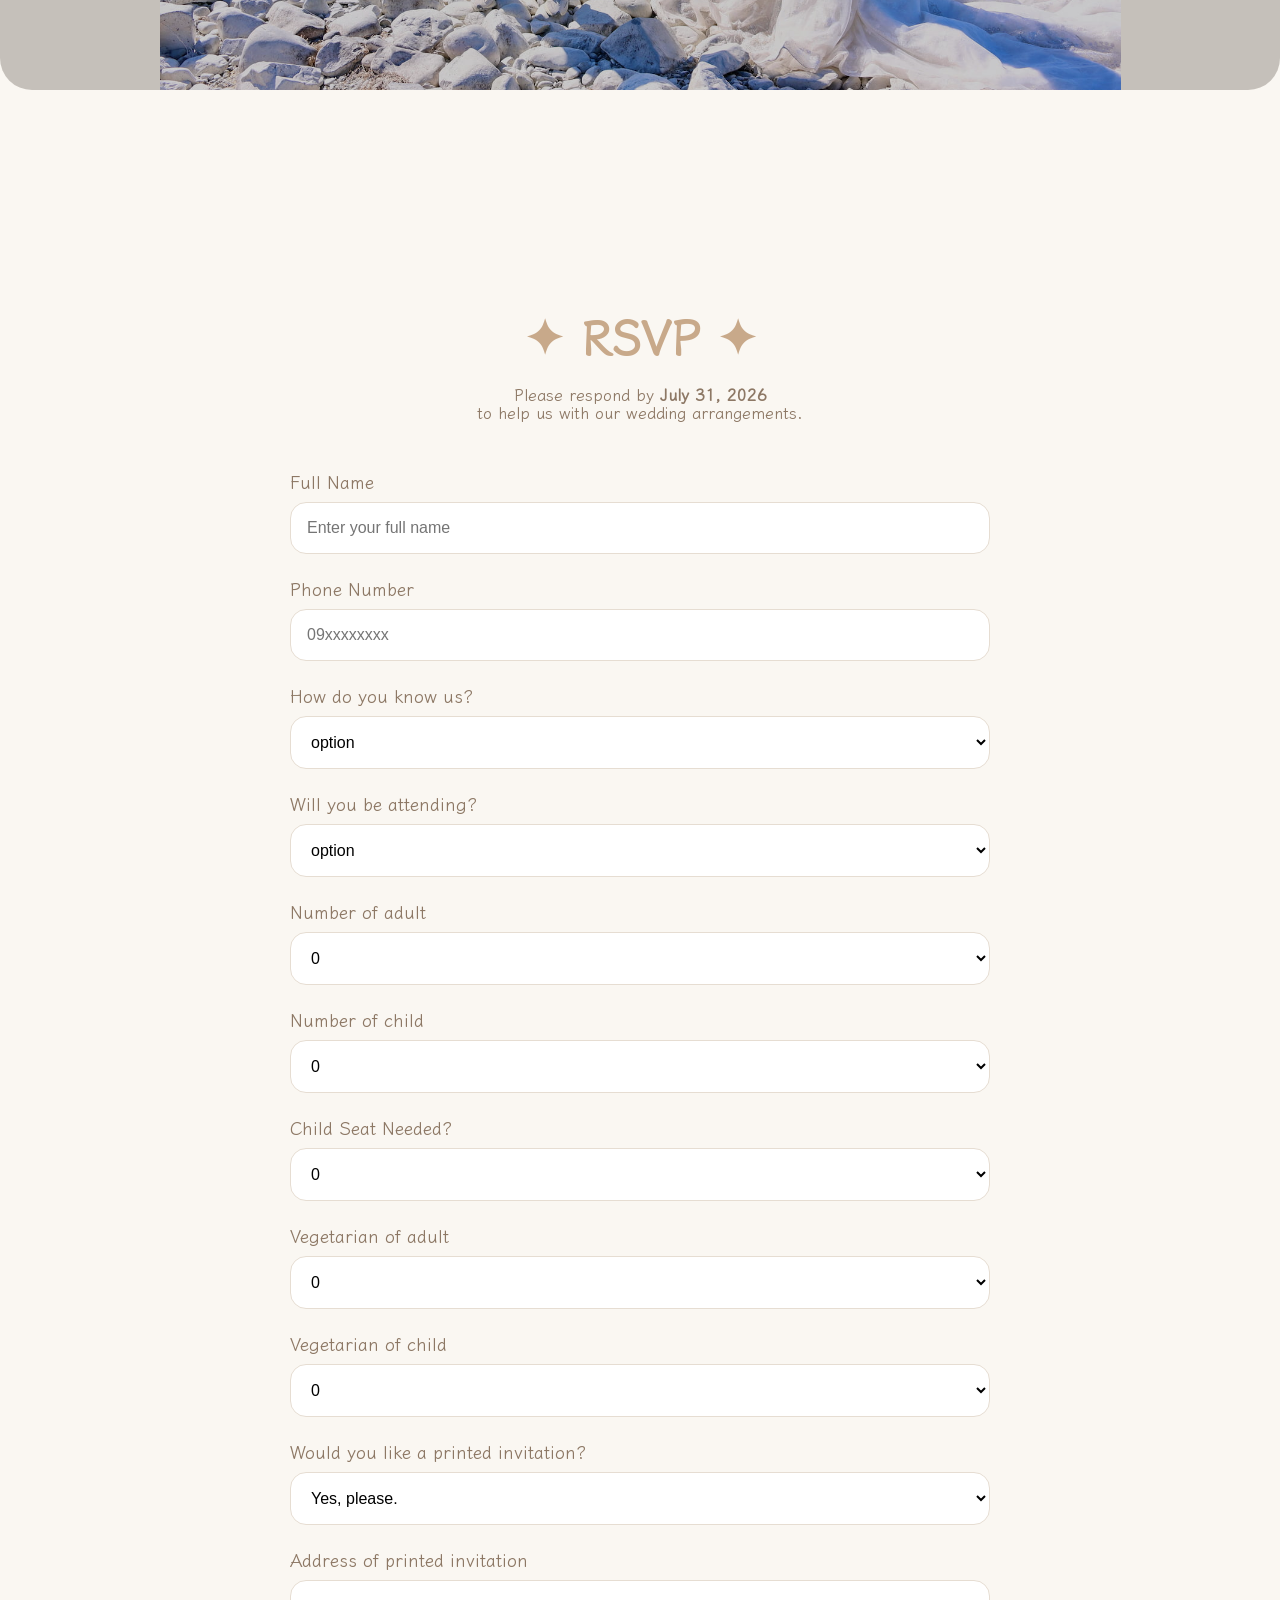
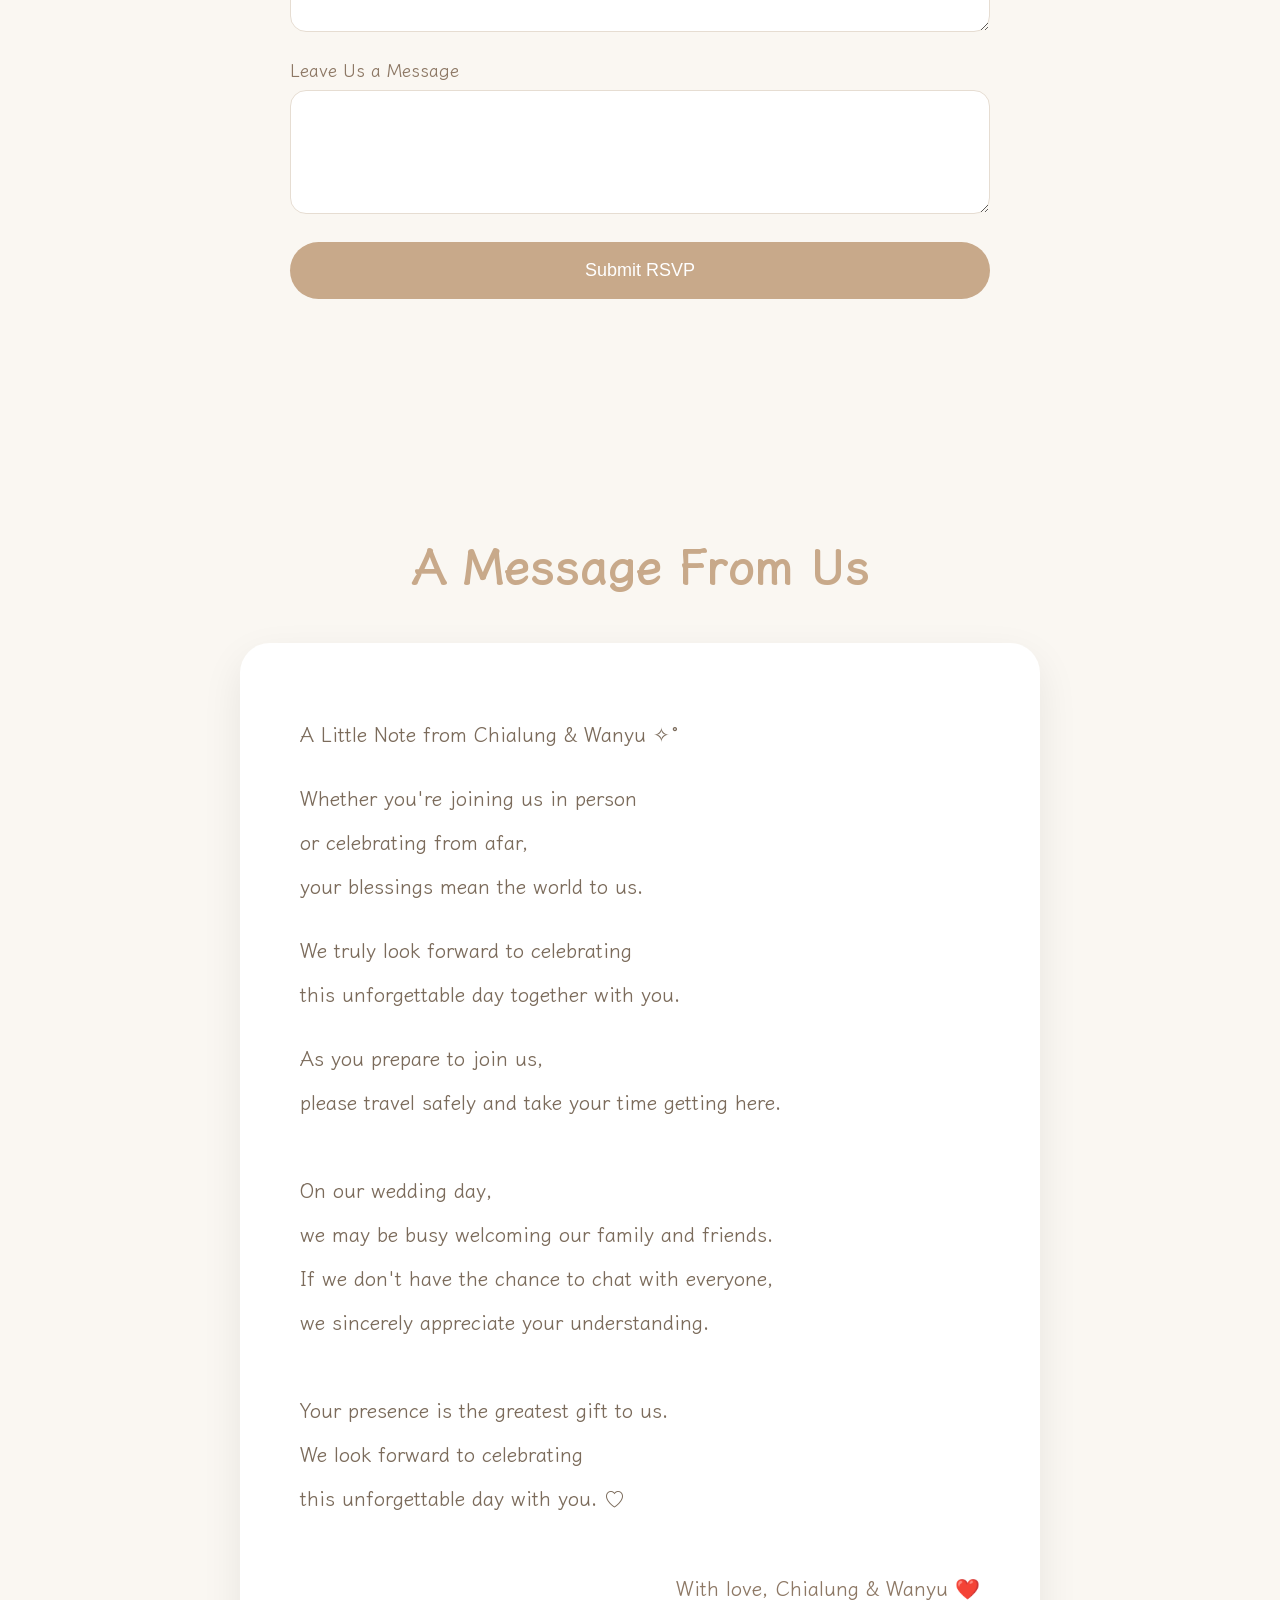
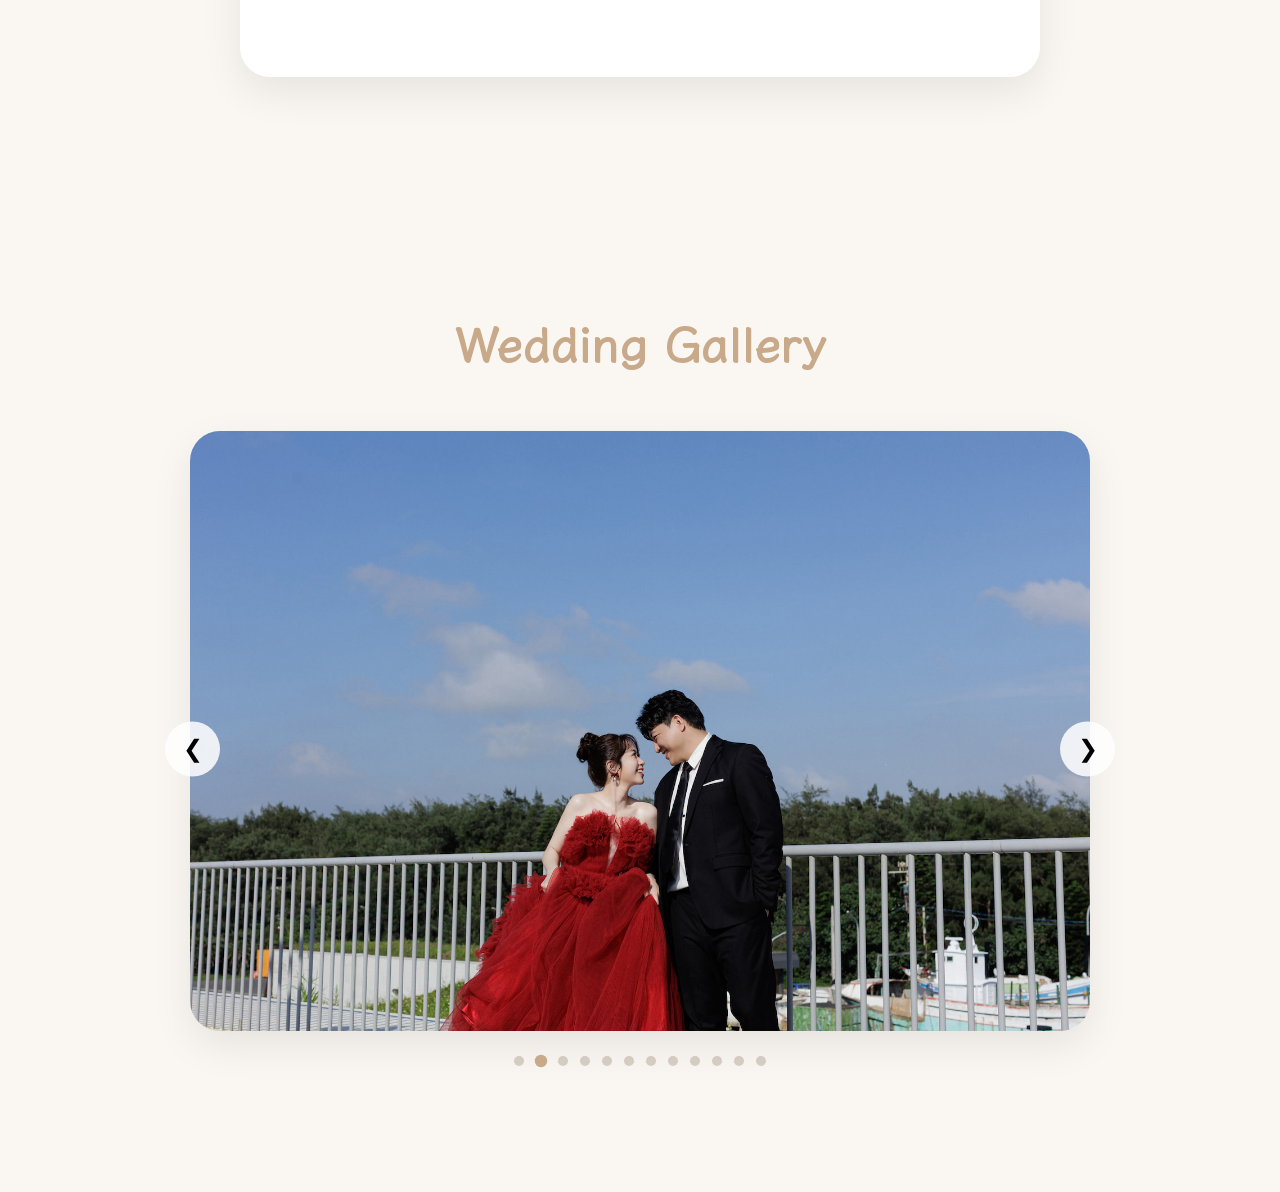
==== commit 2f9bdec9: "Update index.html" ====
--- a/en/index.html
+++ b/en/index.html
@@ -423,18 +423,6 @@
                 <textarea id="address" rows="1"></textarea>
             </div>
 
-            <div class="form-group">
-                <label>Would you like a electronic invitation?</label>
-                <select id="epaper">
-                    <option>Yes, please.</option>
-                    <option>No, thank you.</option>
-                </select>
-            </div>
-
-            <div class="form-group">
-                <label>email</label>
-                <textarea id="email" rows="1"></textarea>
-            </div>
             
             <div class="form-group">
                 <label>Leave Us a Message</label>
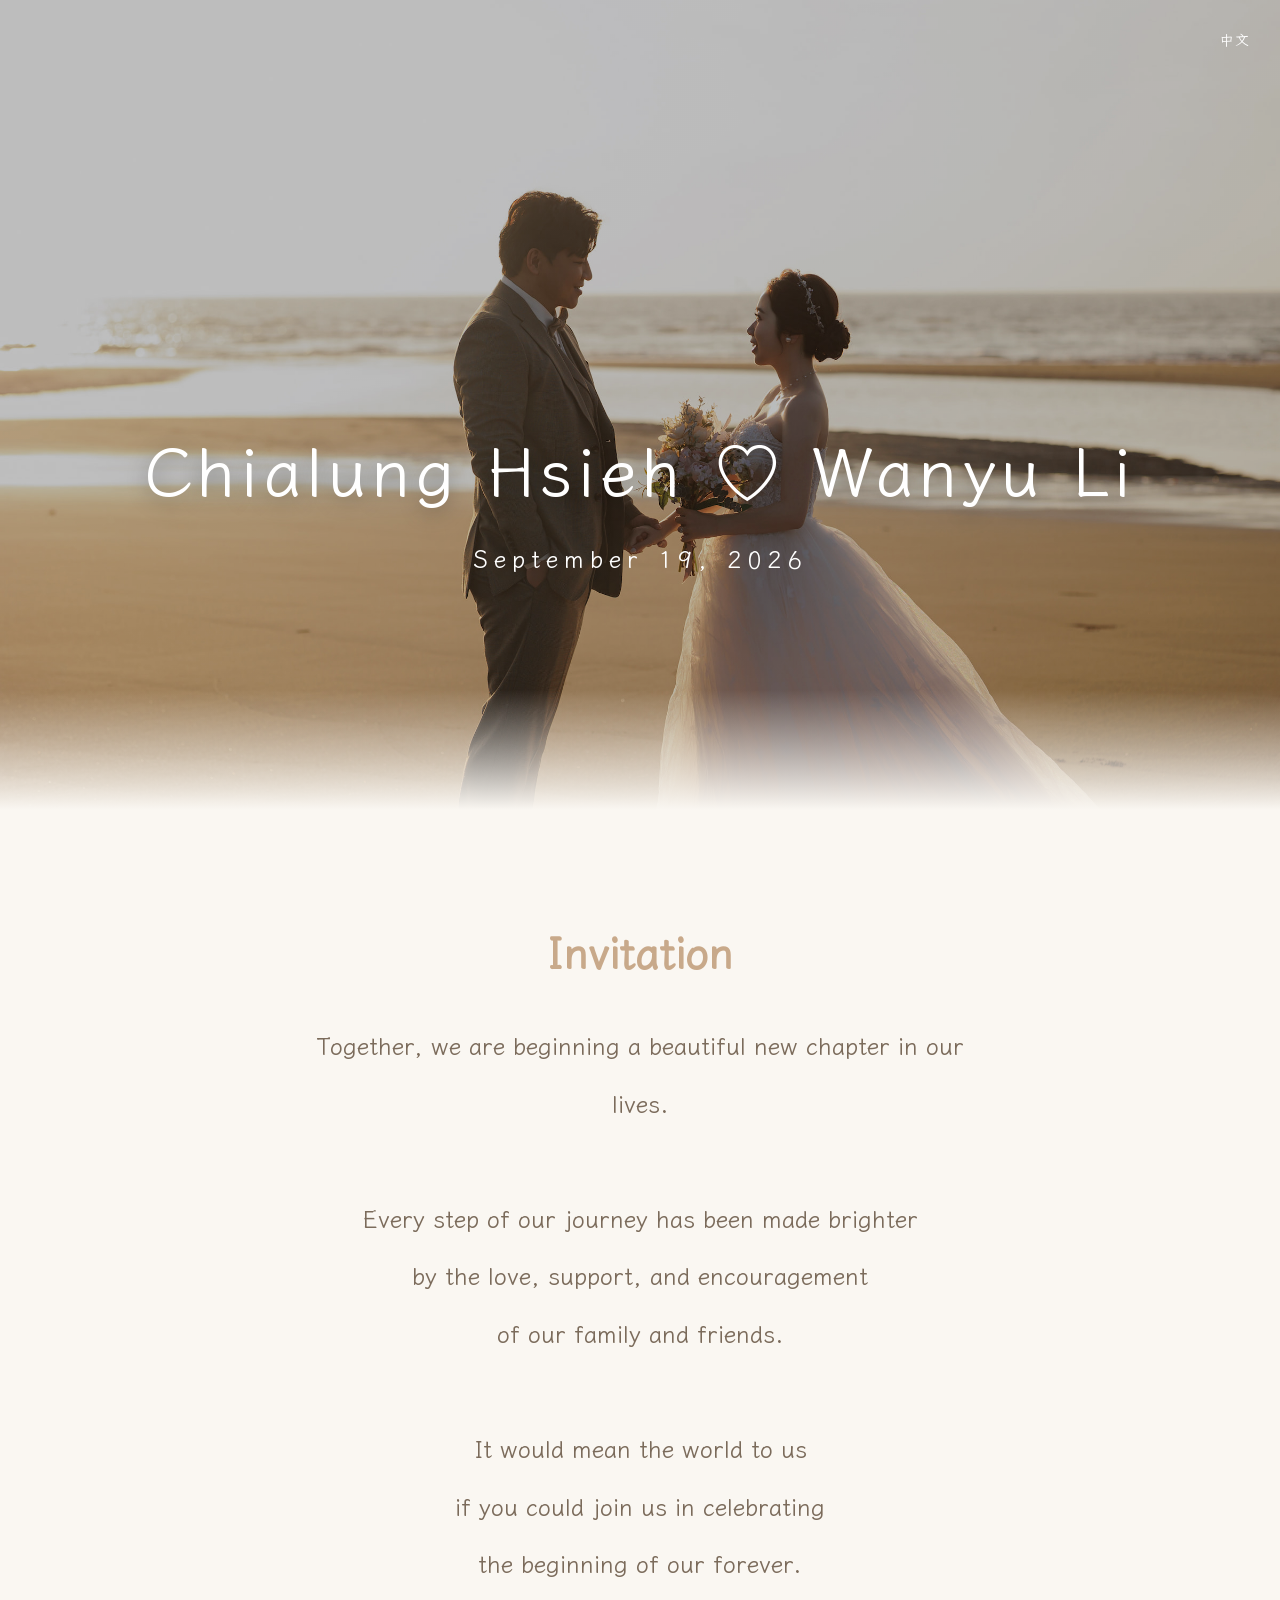
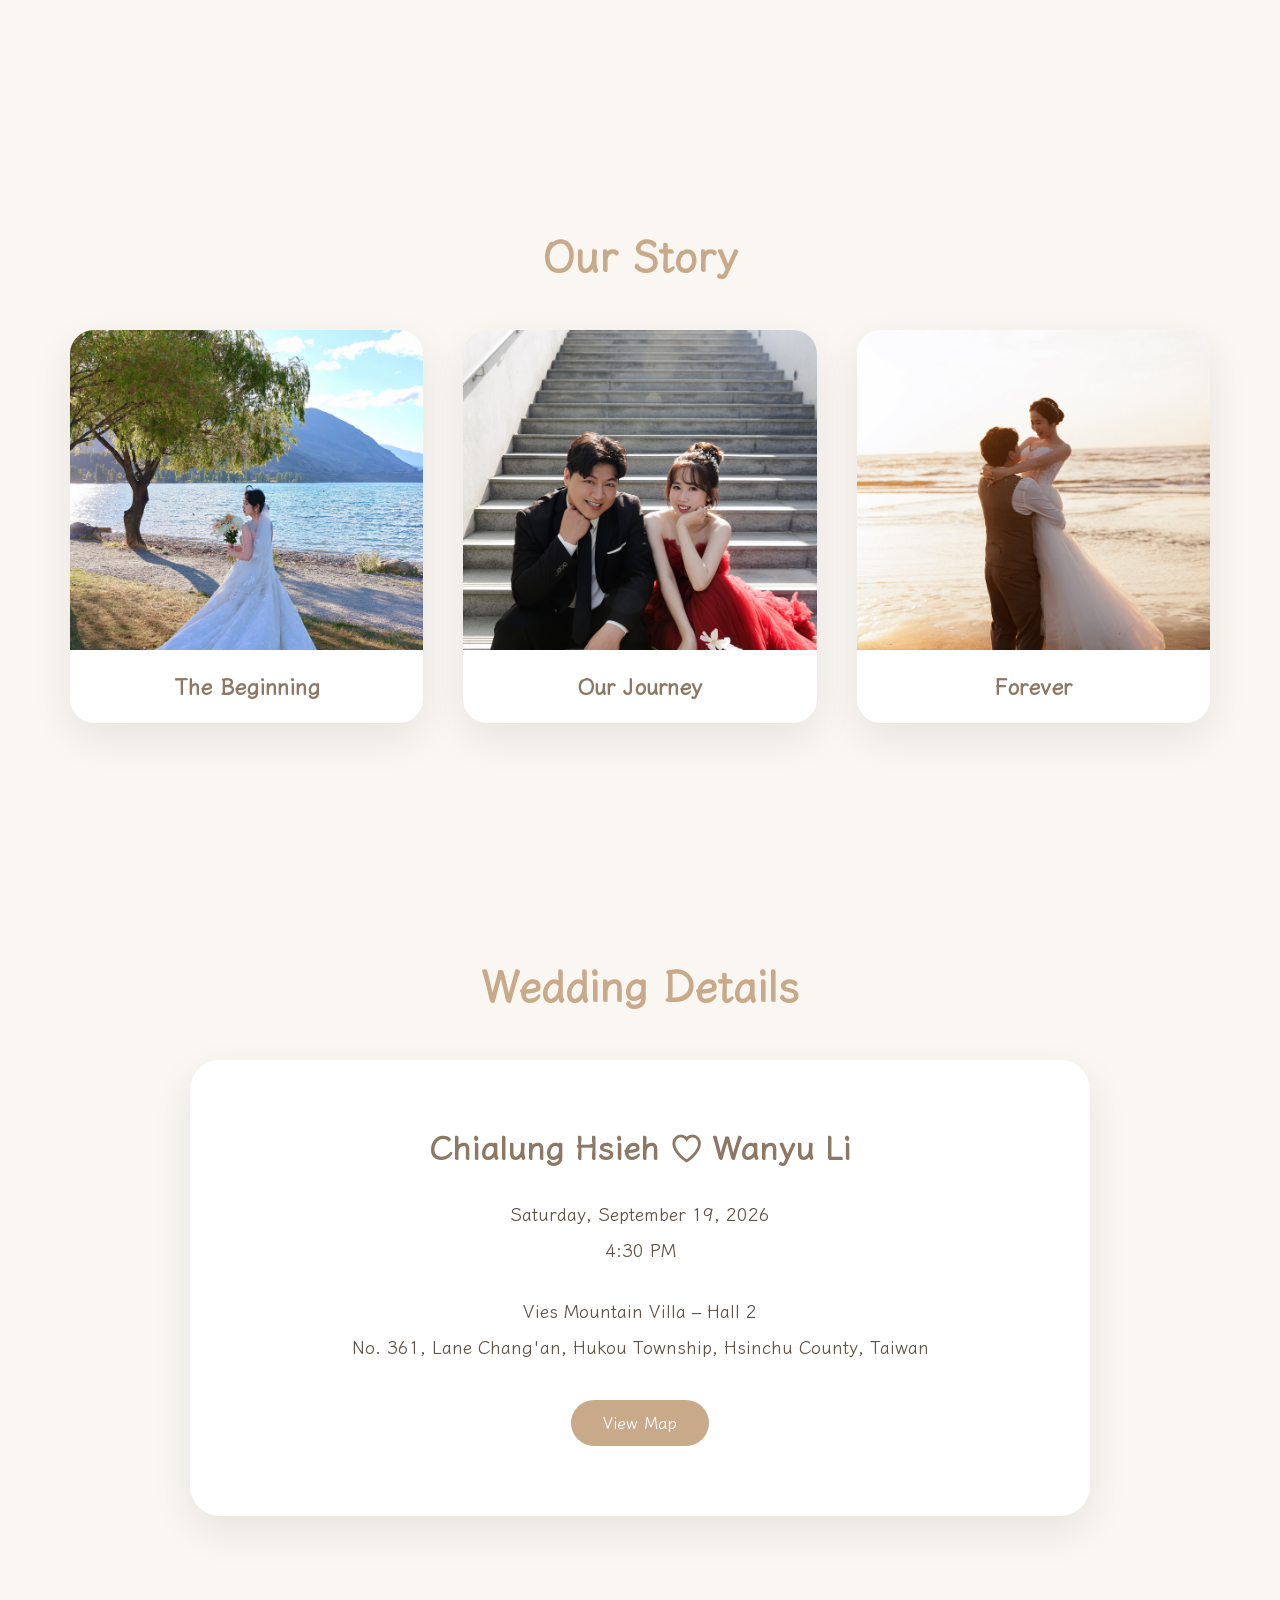
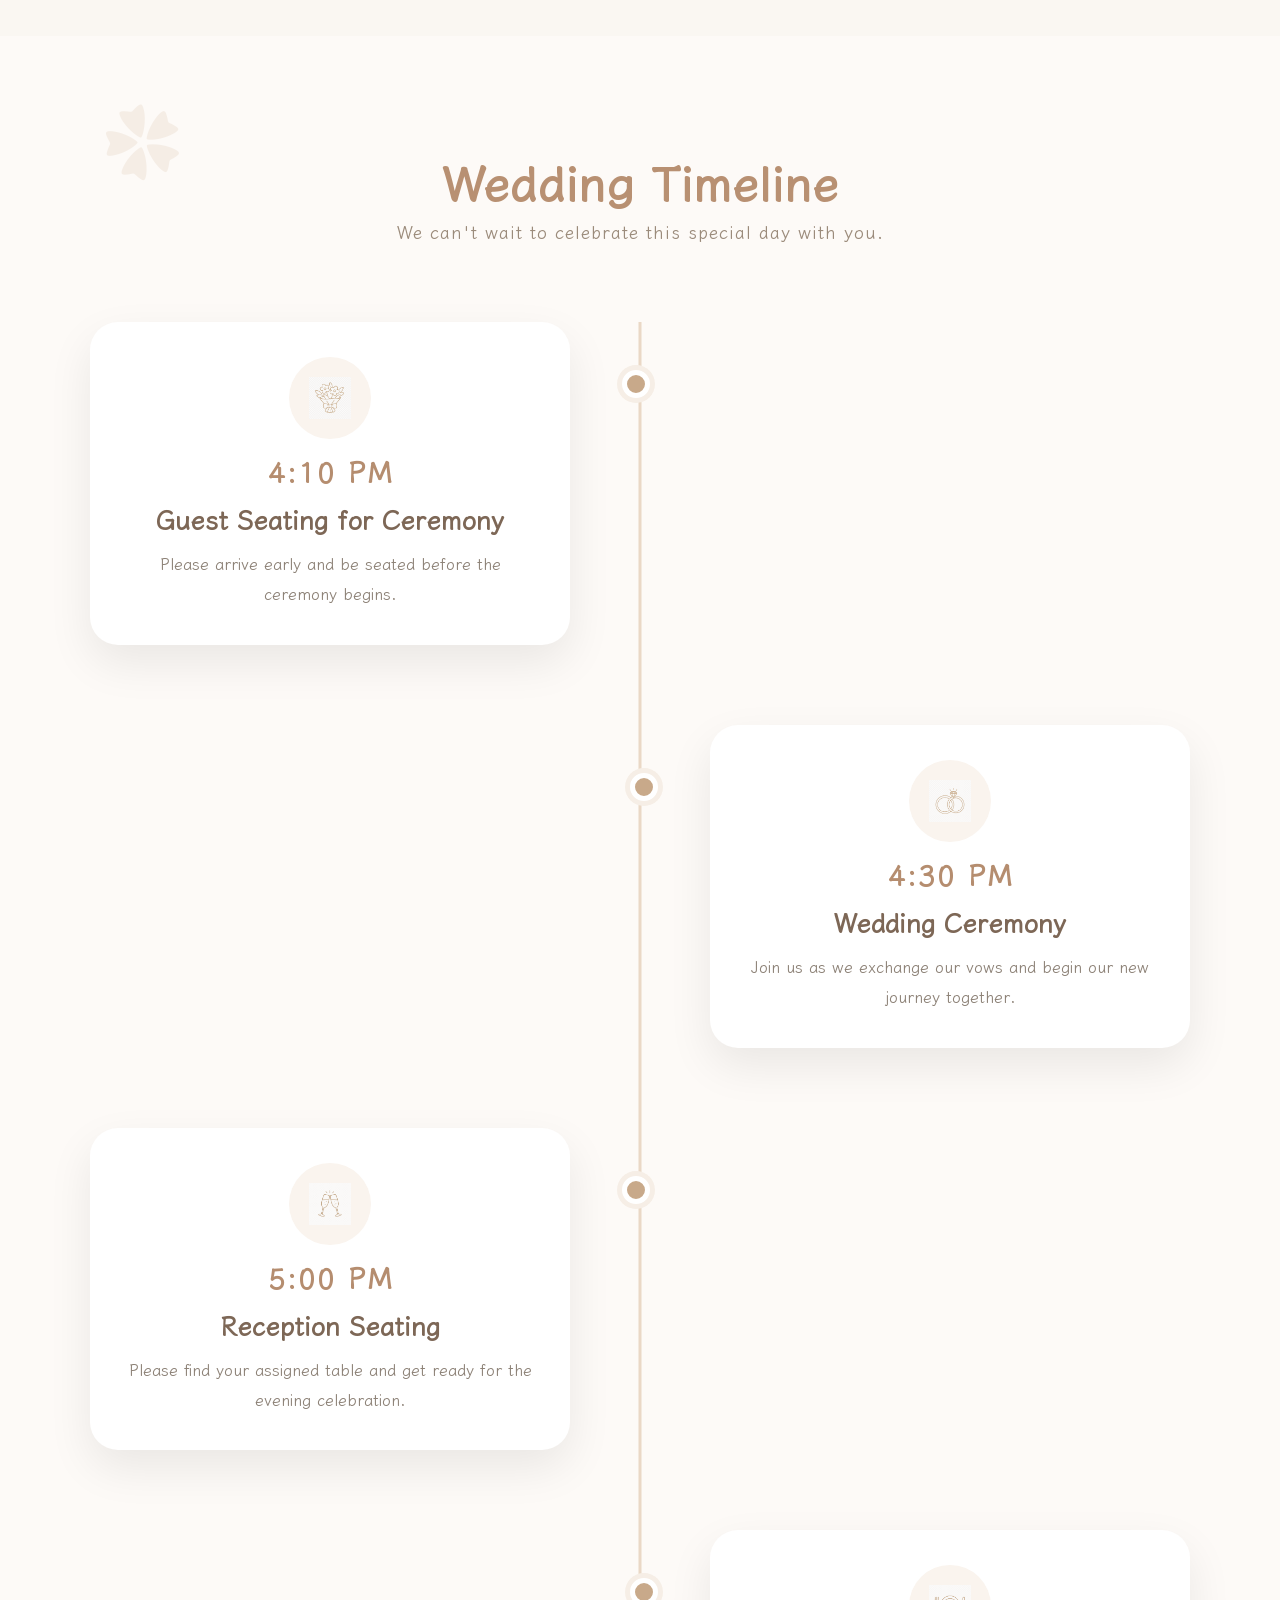
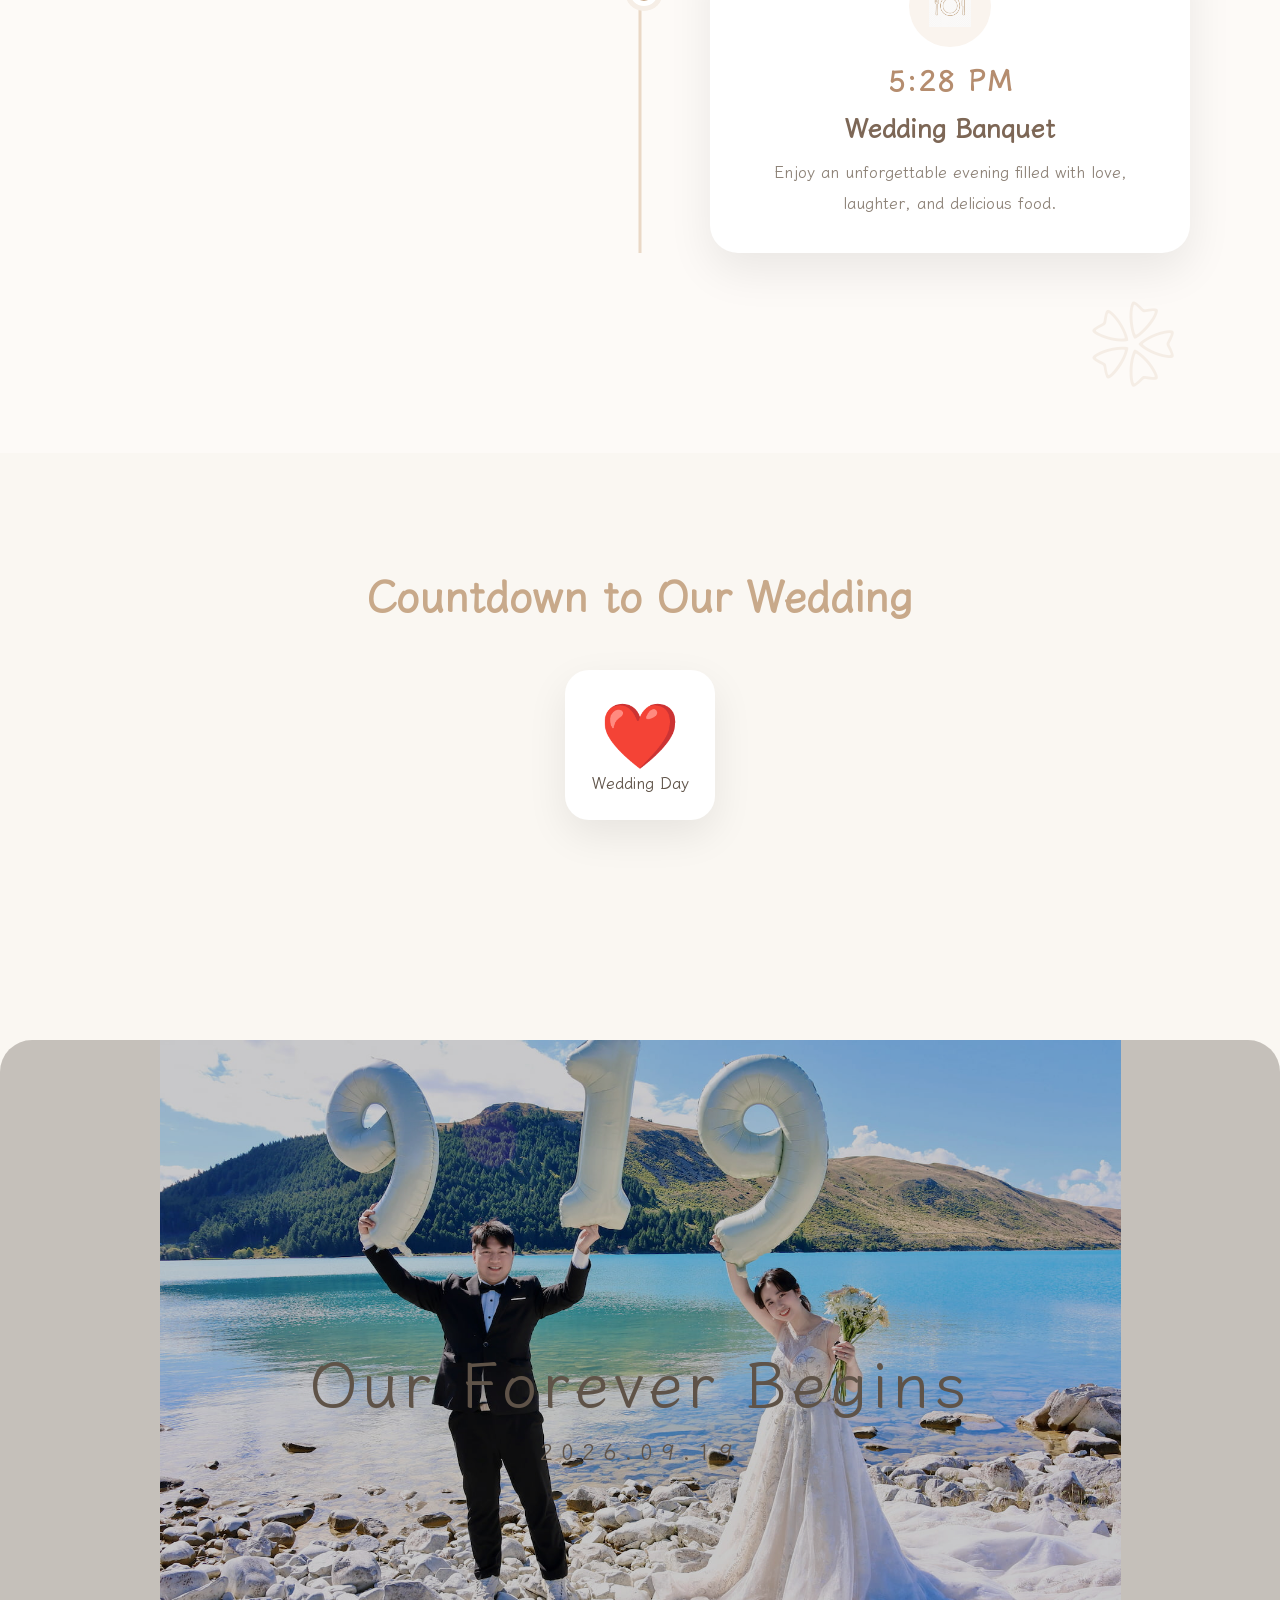
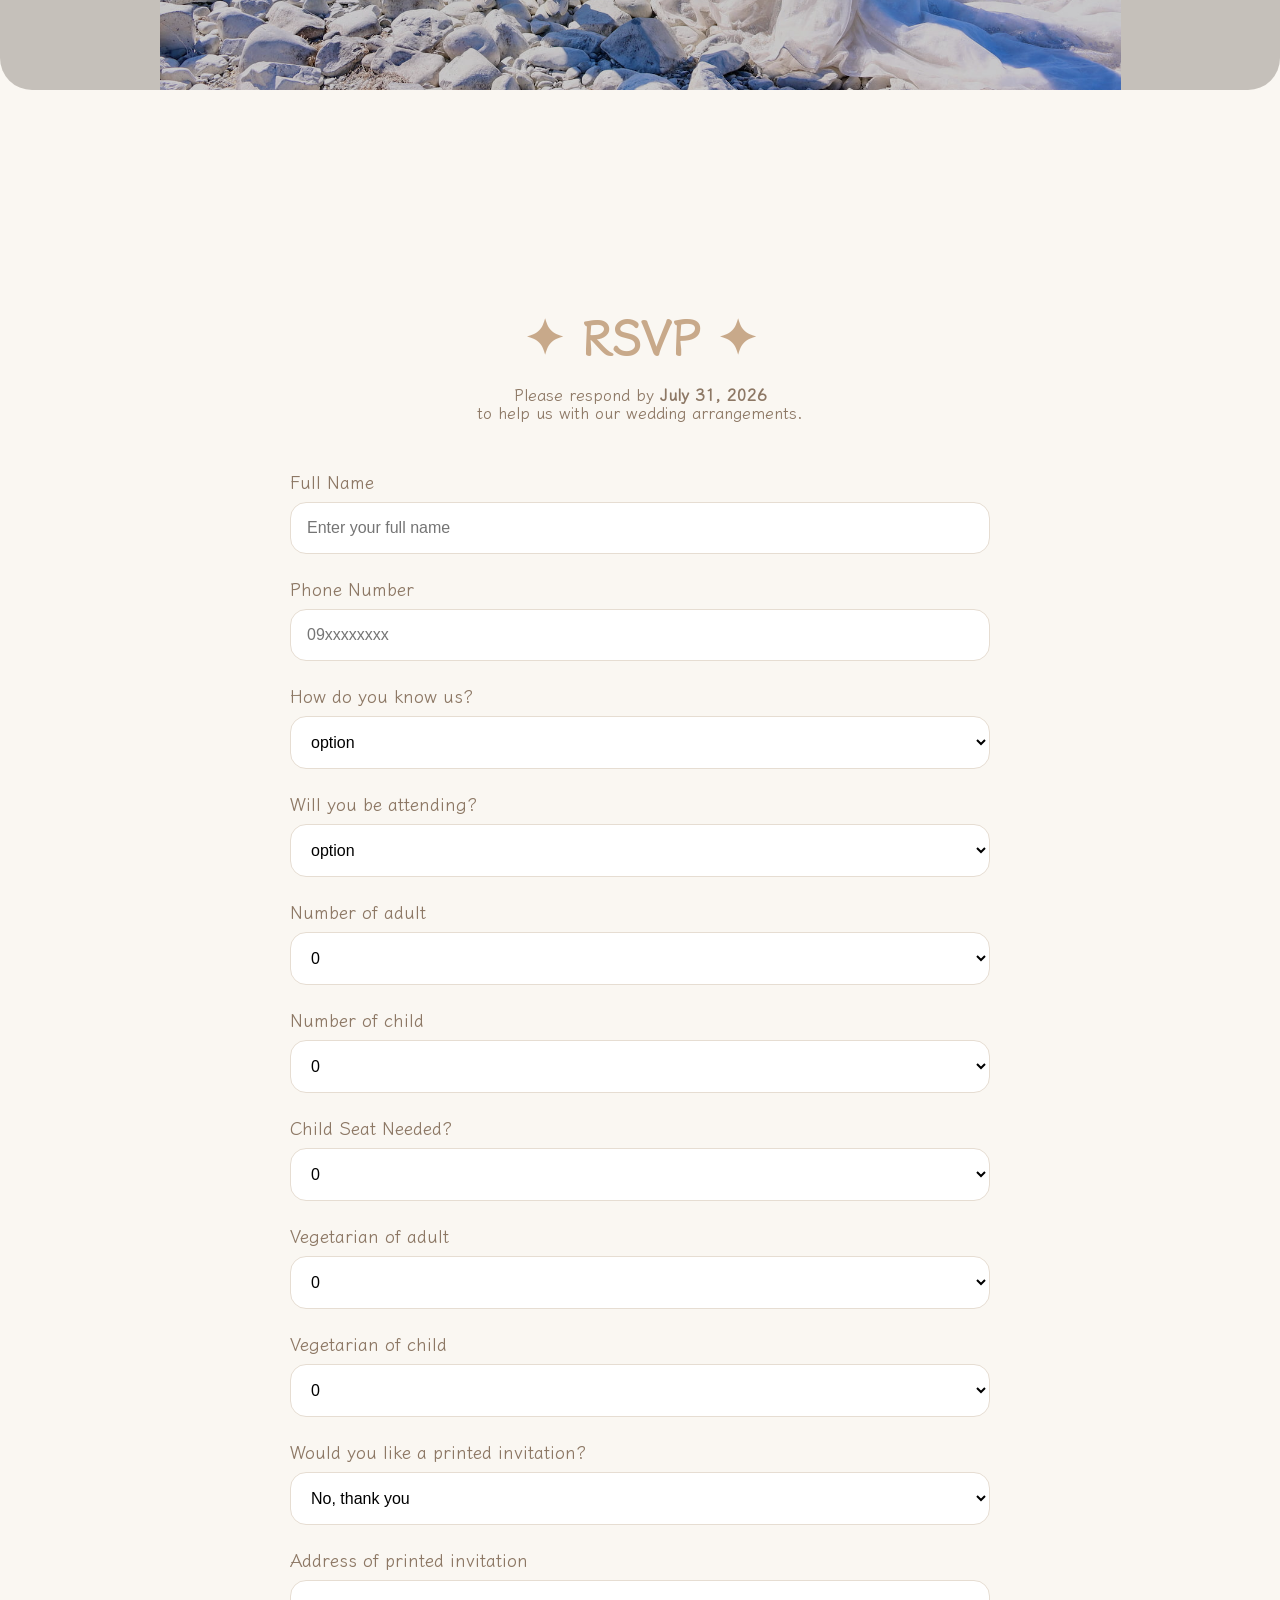
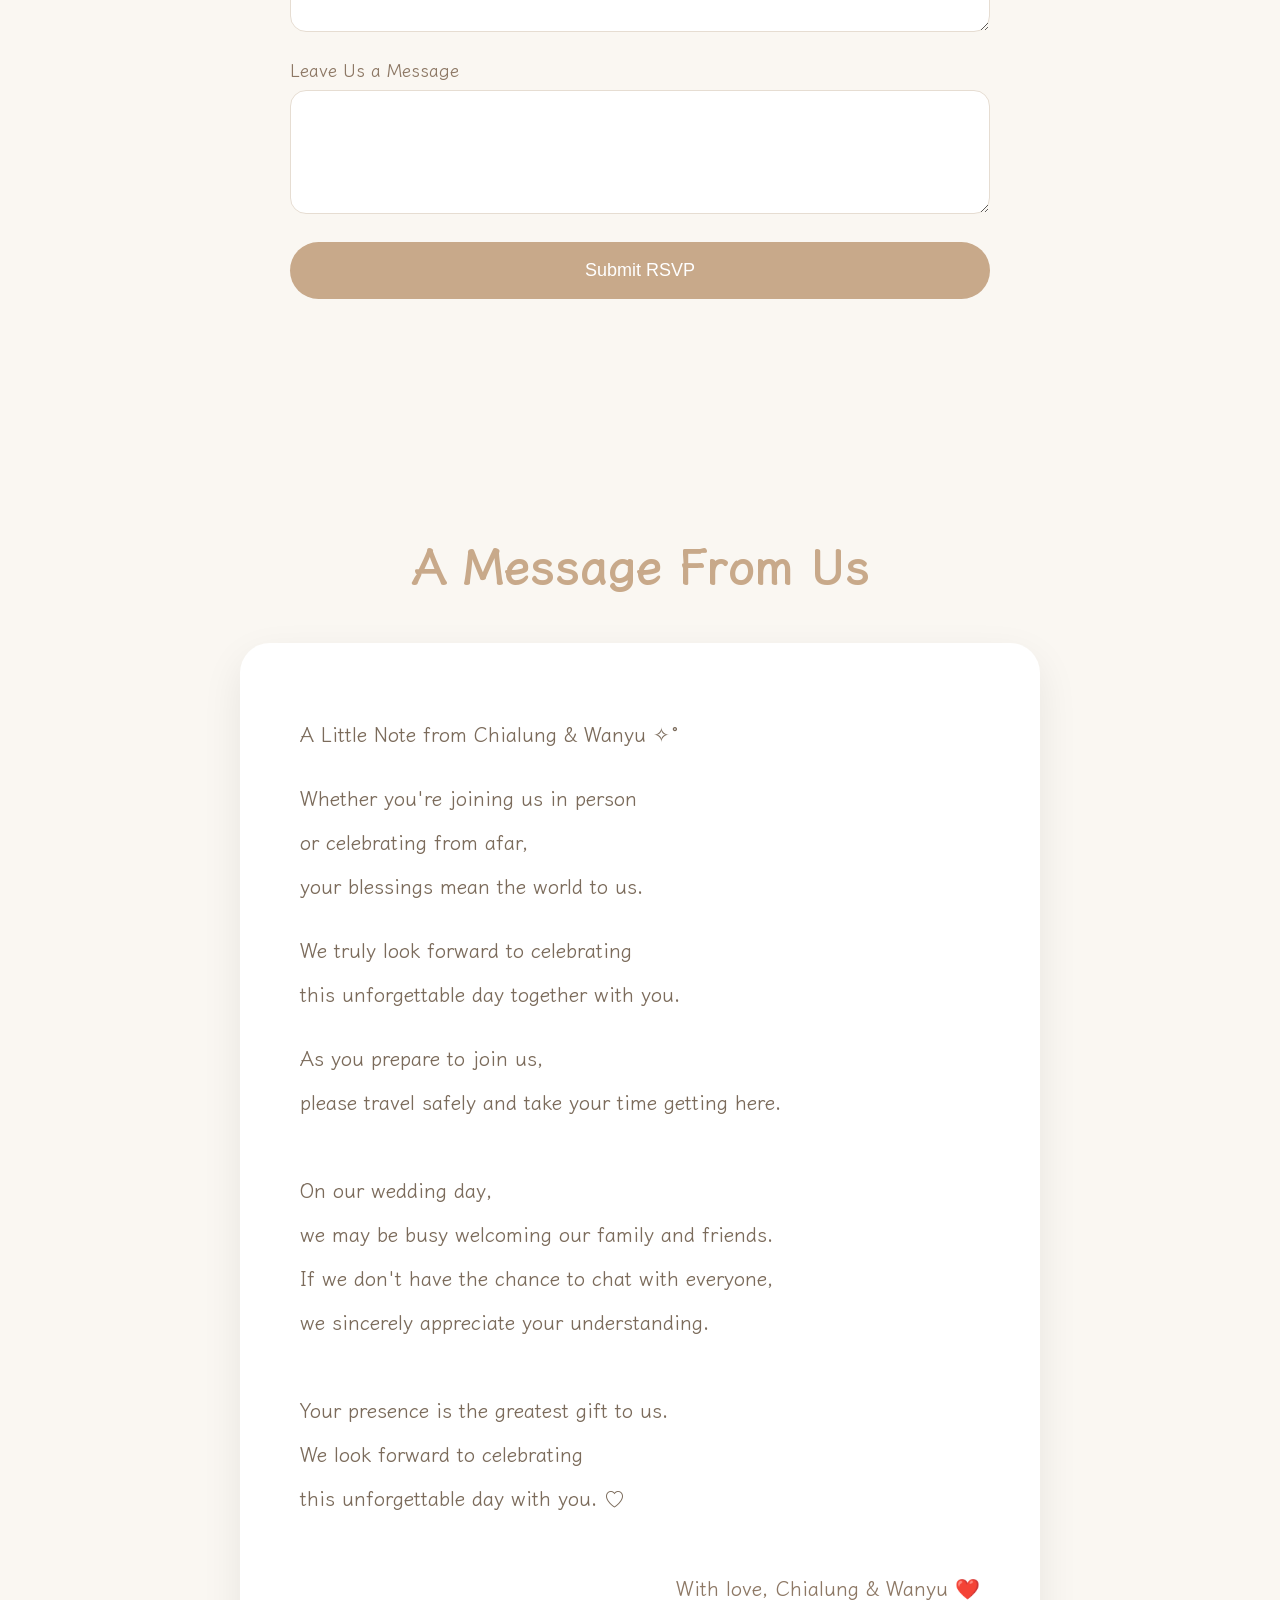
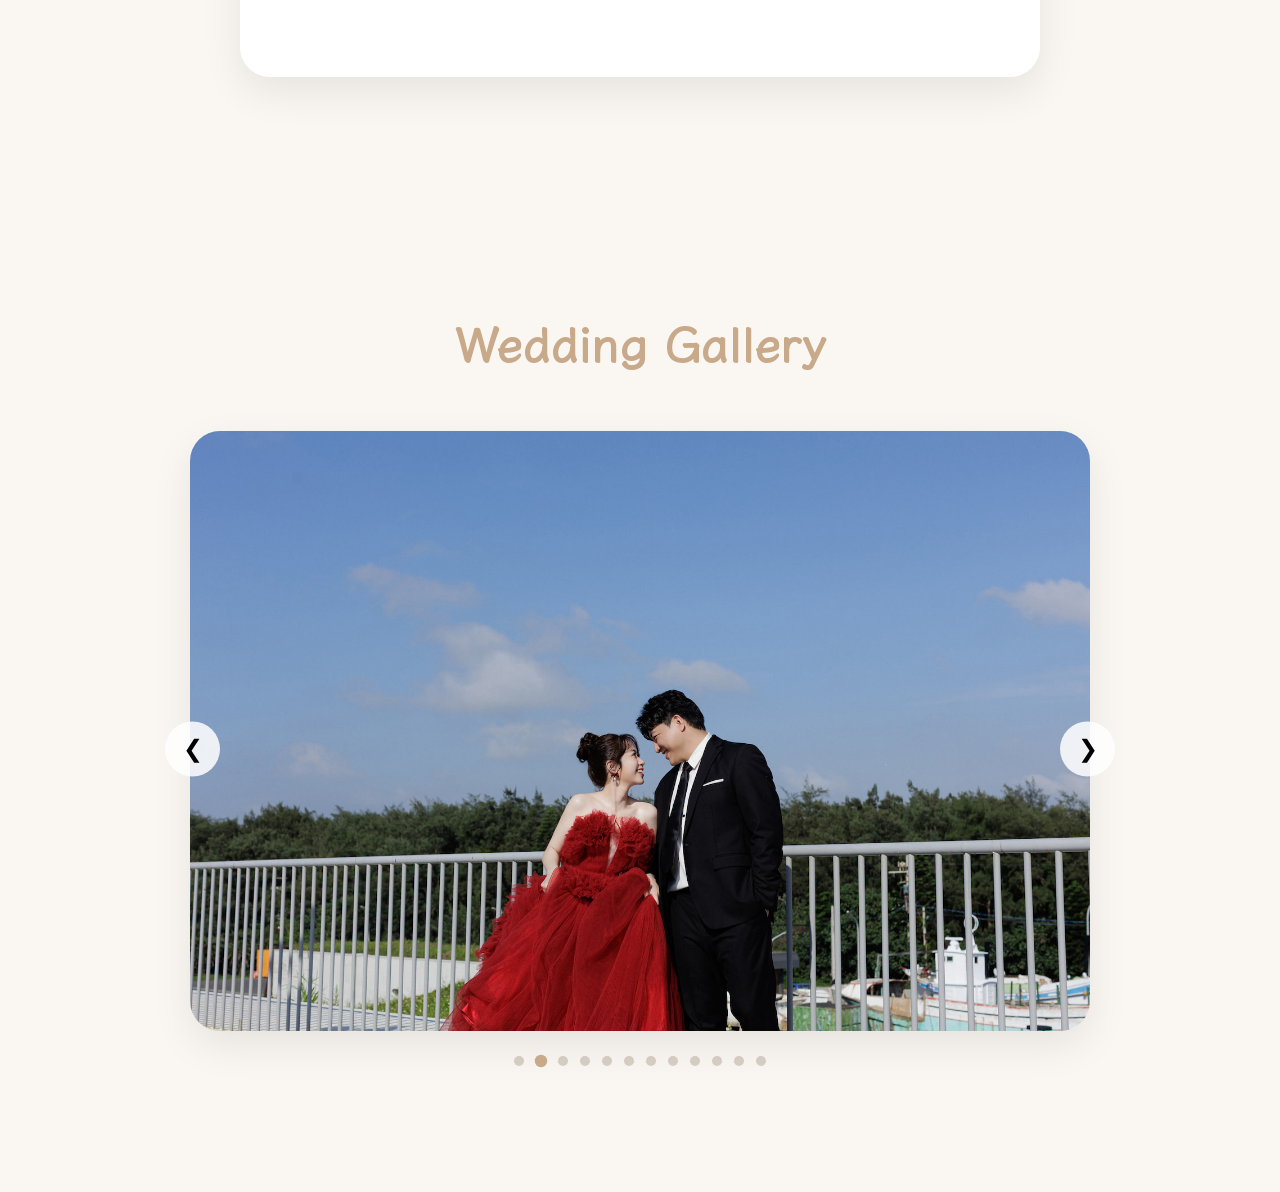
==== commit 12f5f1b2: "Update index.html" ====
--- a/en/index.html
+++ b/en/index.html
@@ -413,8 +413,8 @@
             <div class="form-group">
                 <label>Would you like a printed invitation?</label>
                 <select id="paper">
+                    <option>No, thank you</option>
                     <option>Yes, please.</option>
-                    <option>No, thank you.</option>
                 </select>
             </div>
 
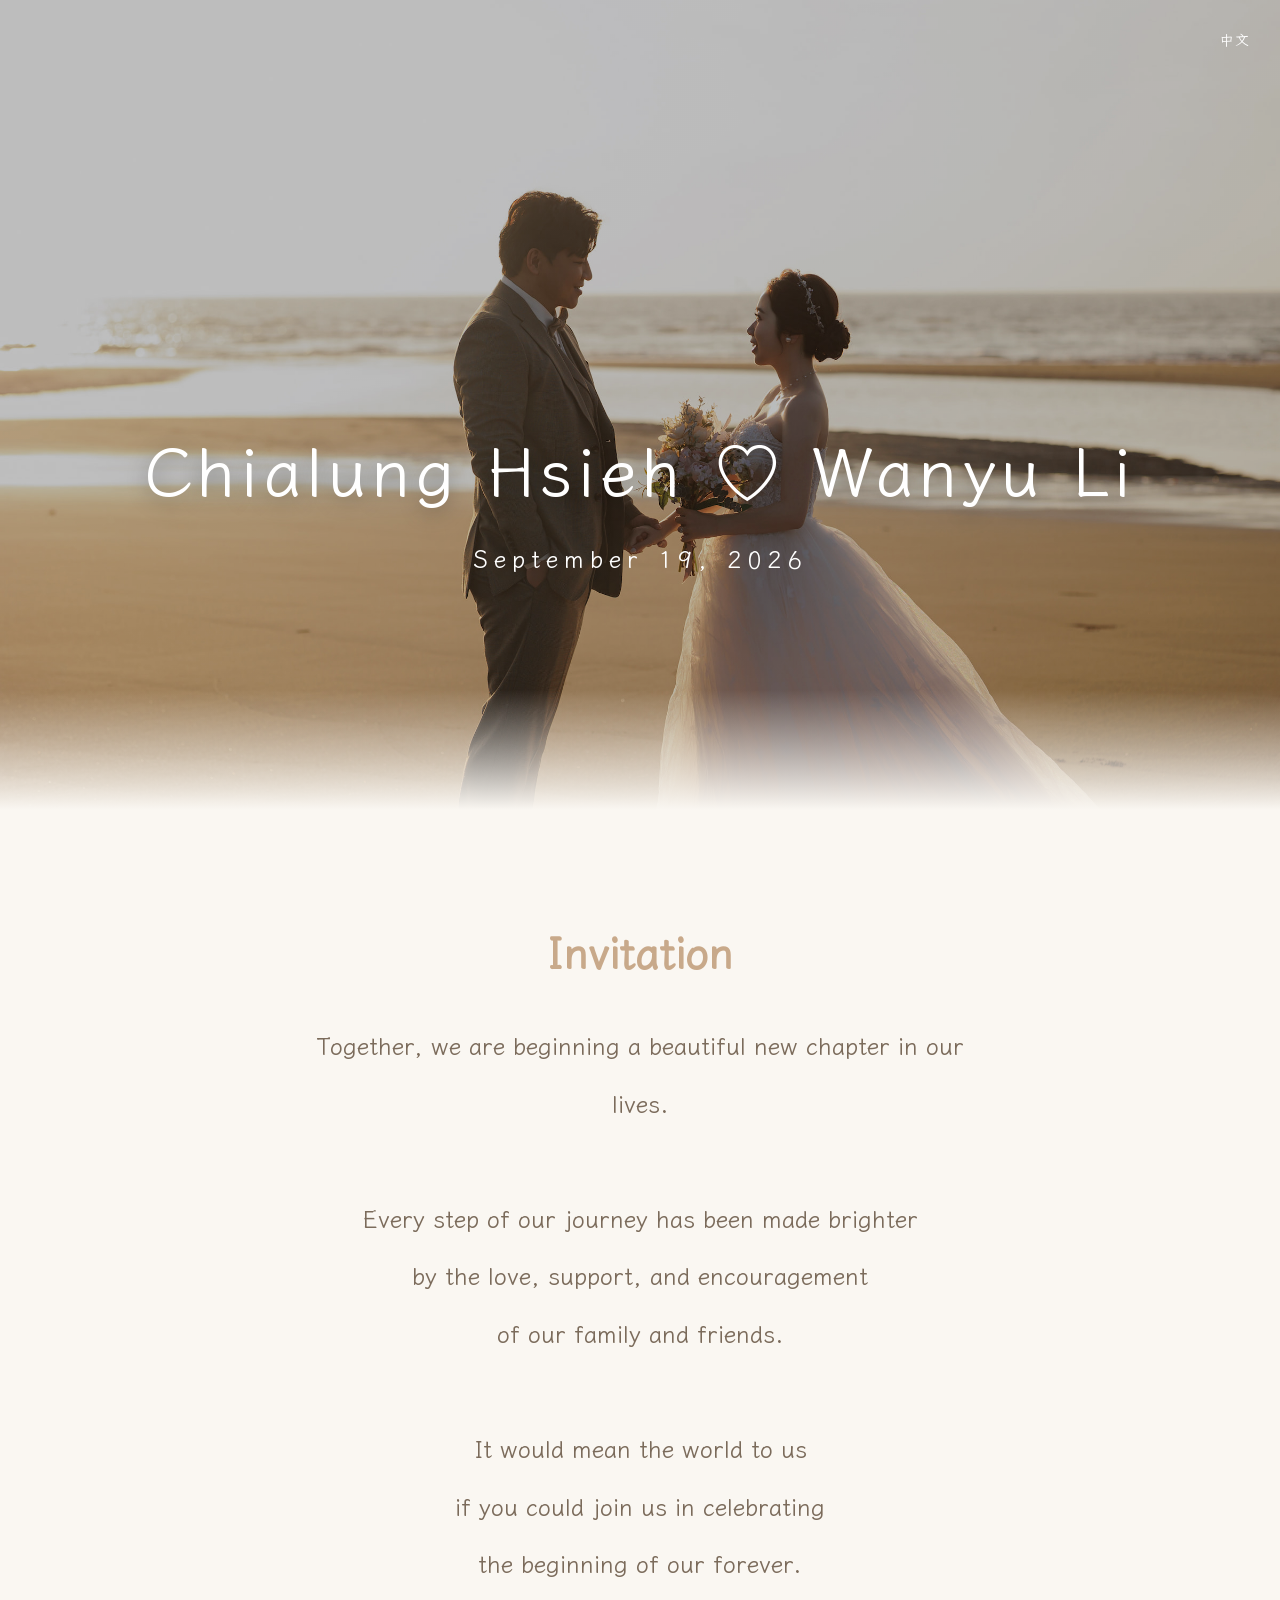
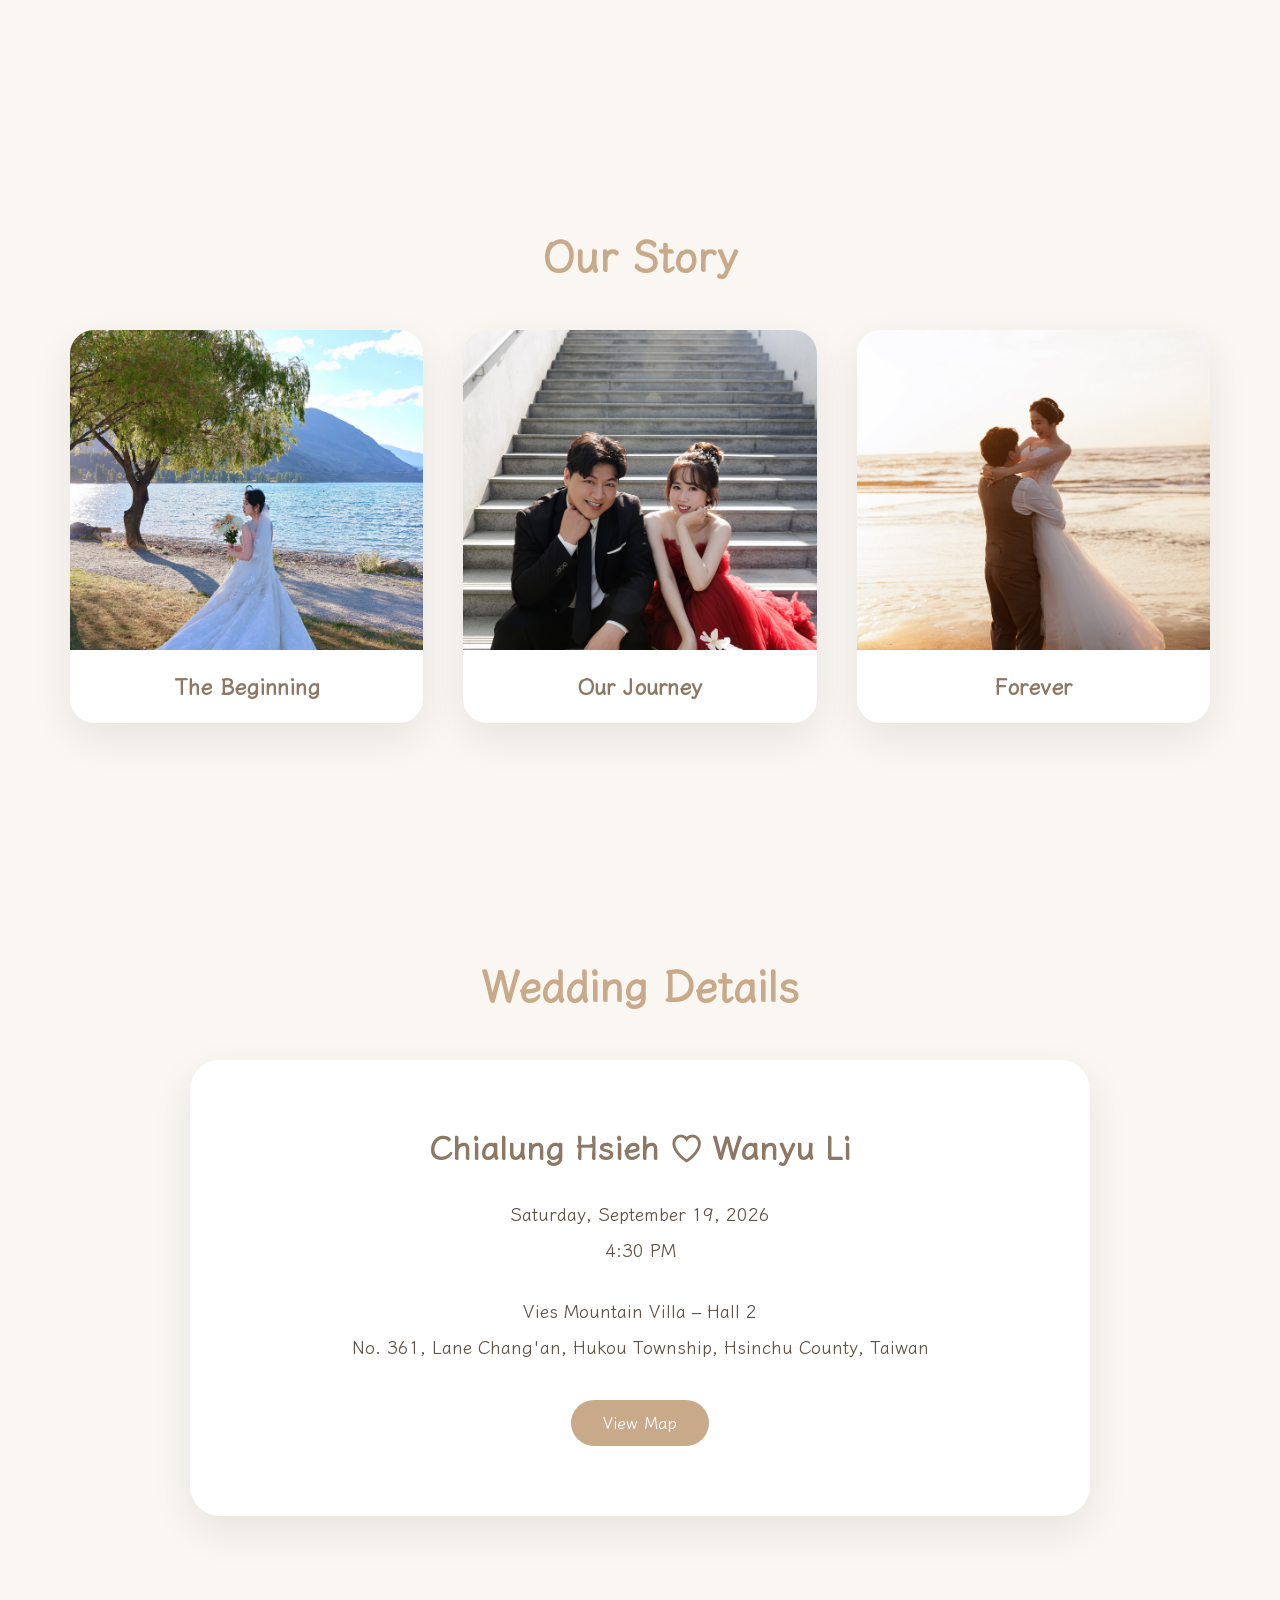
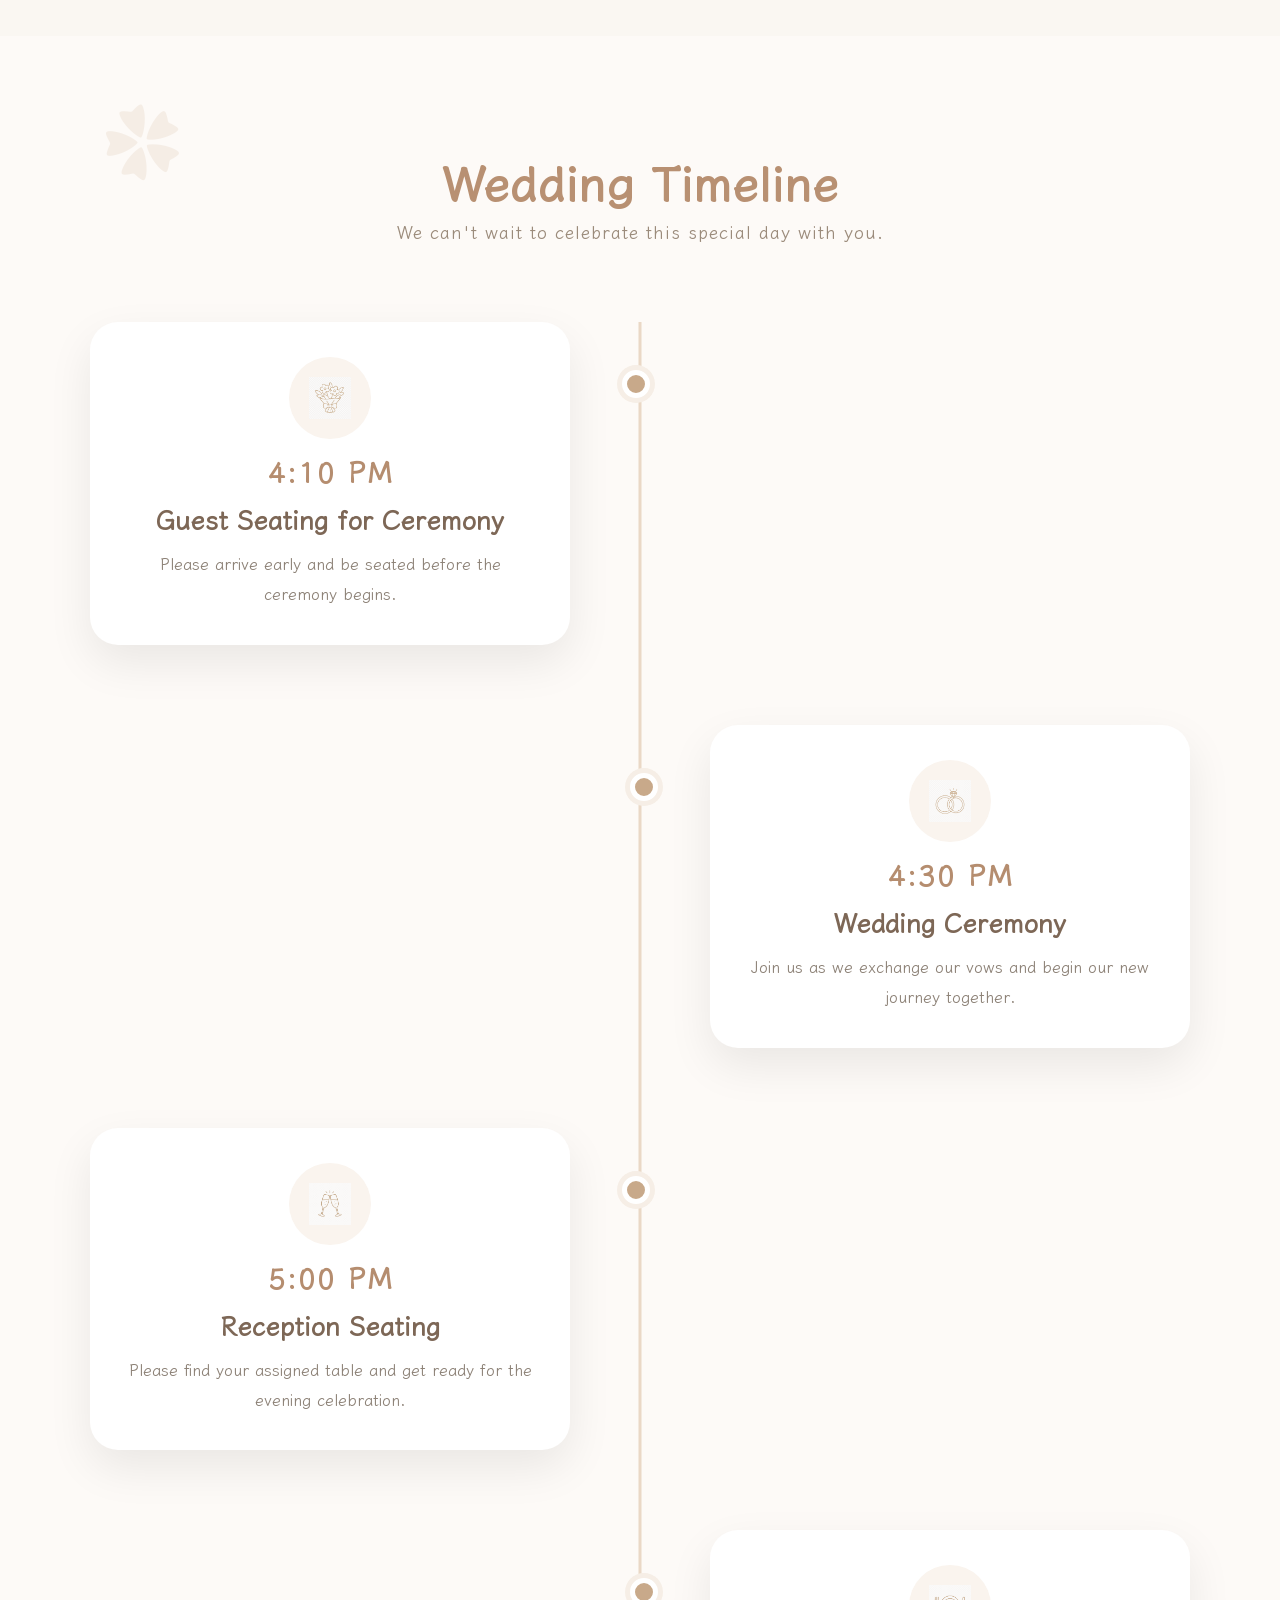
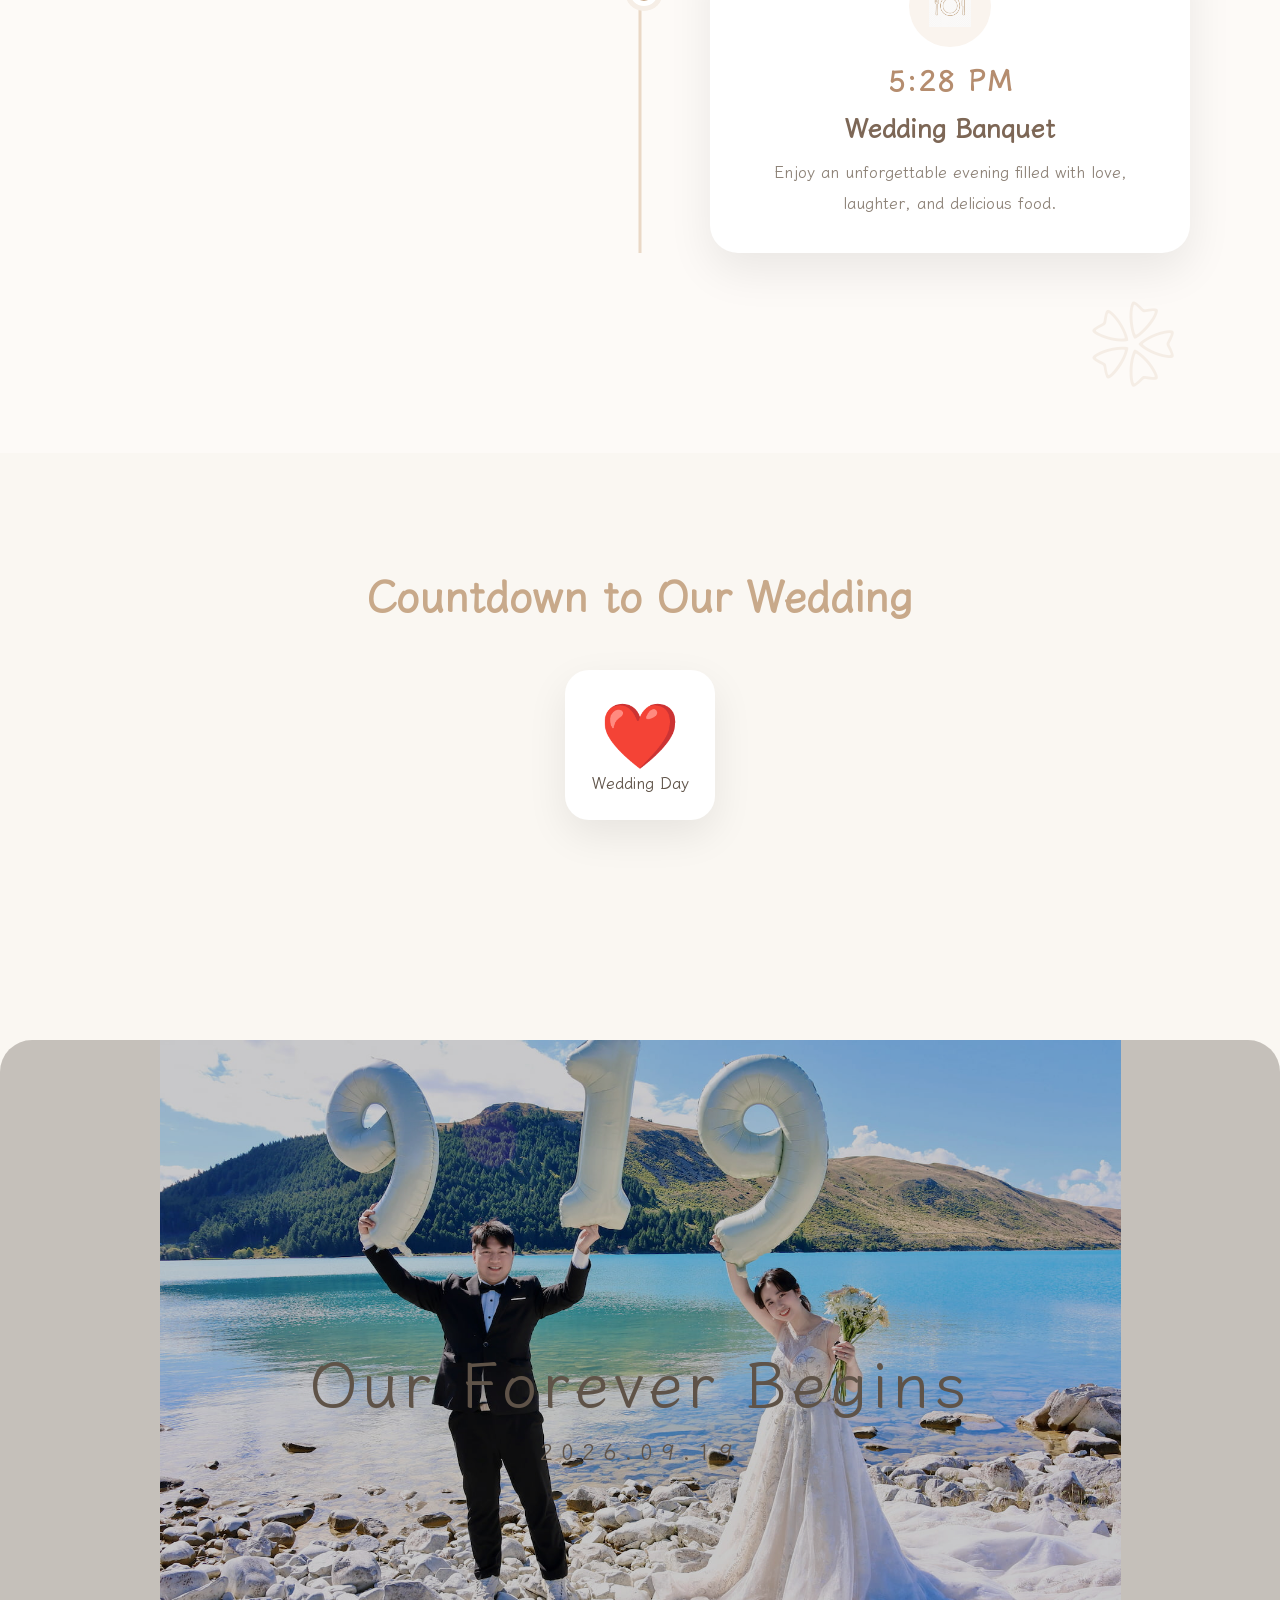
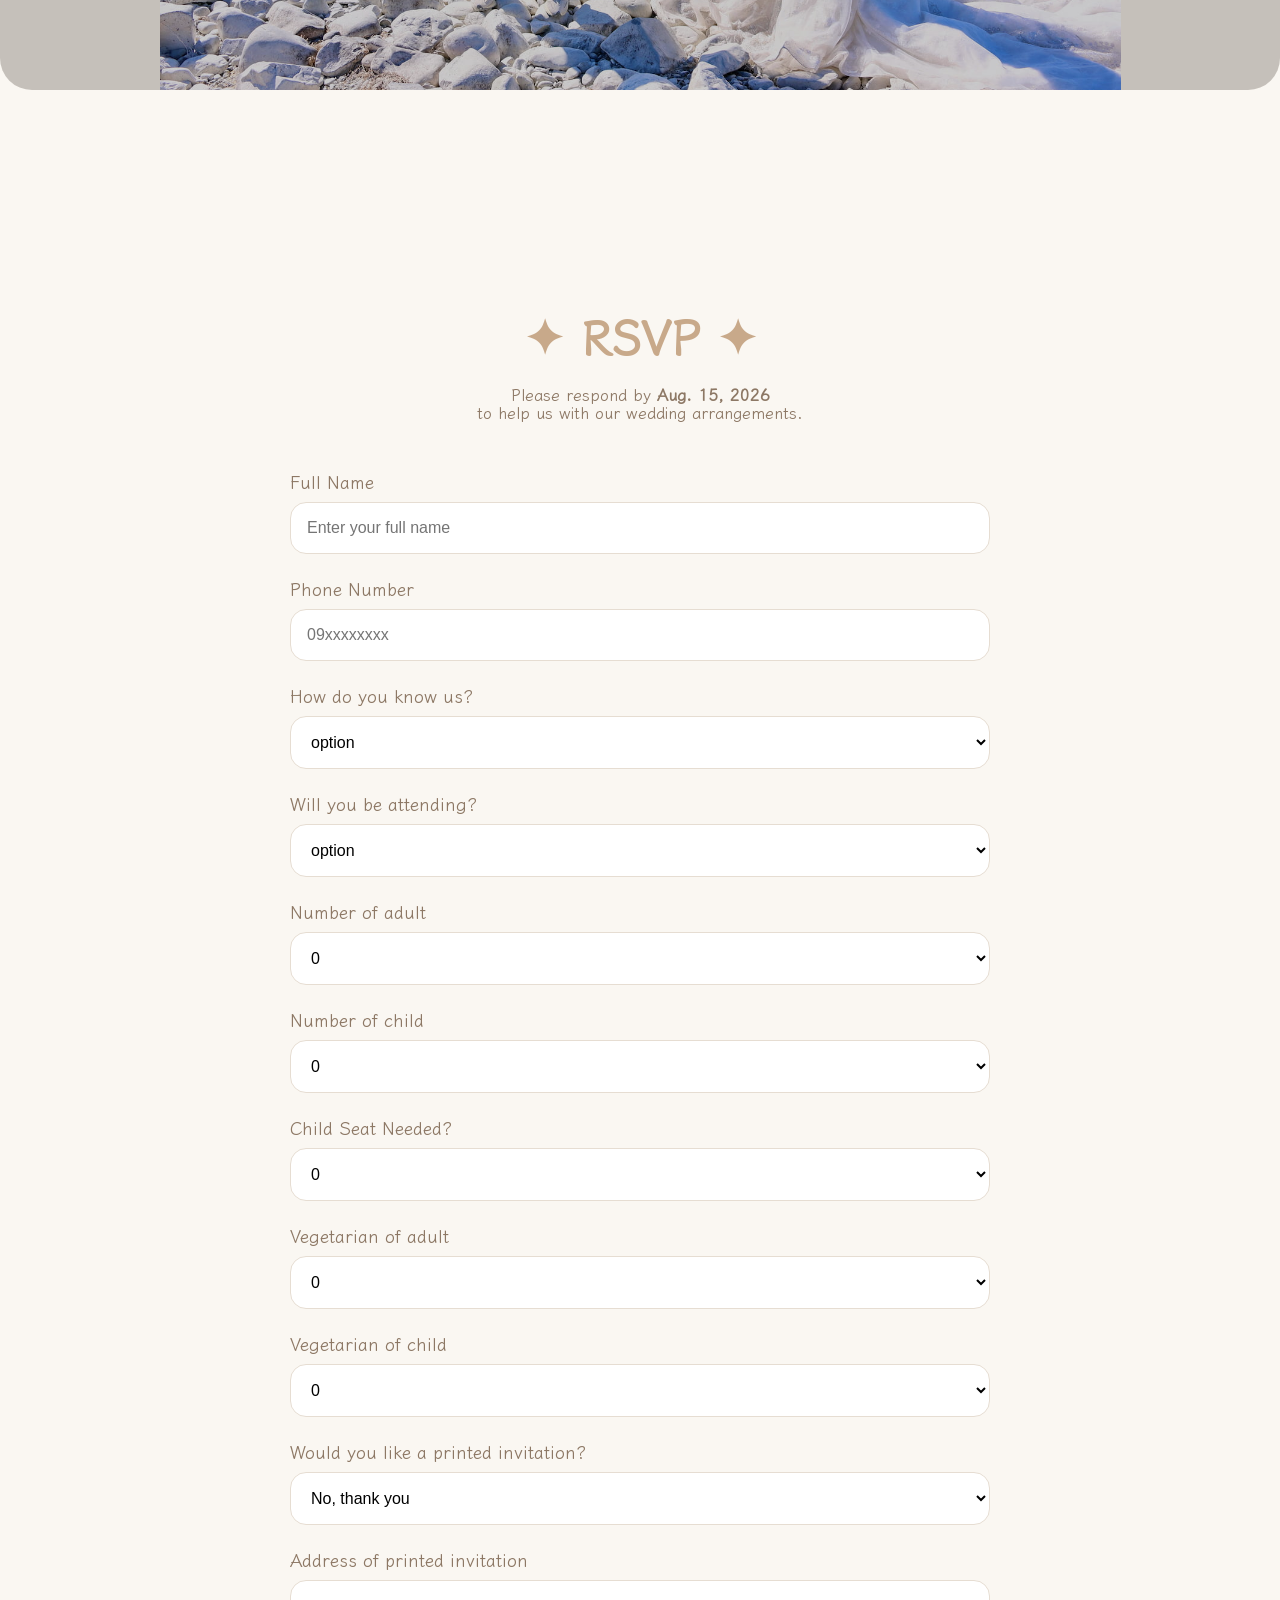
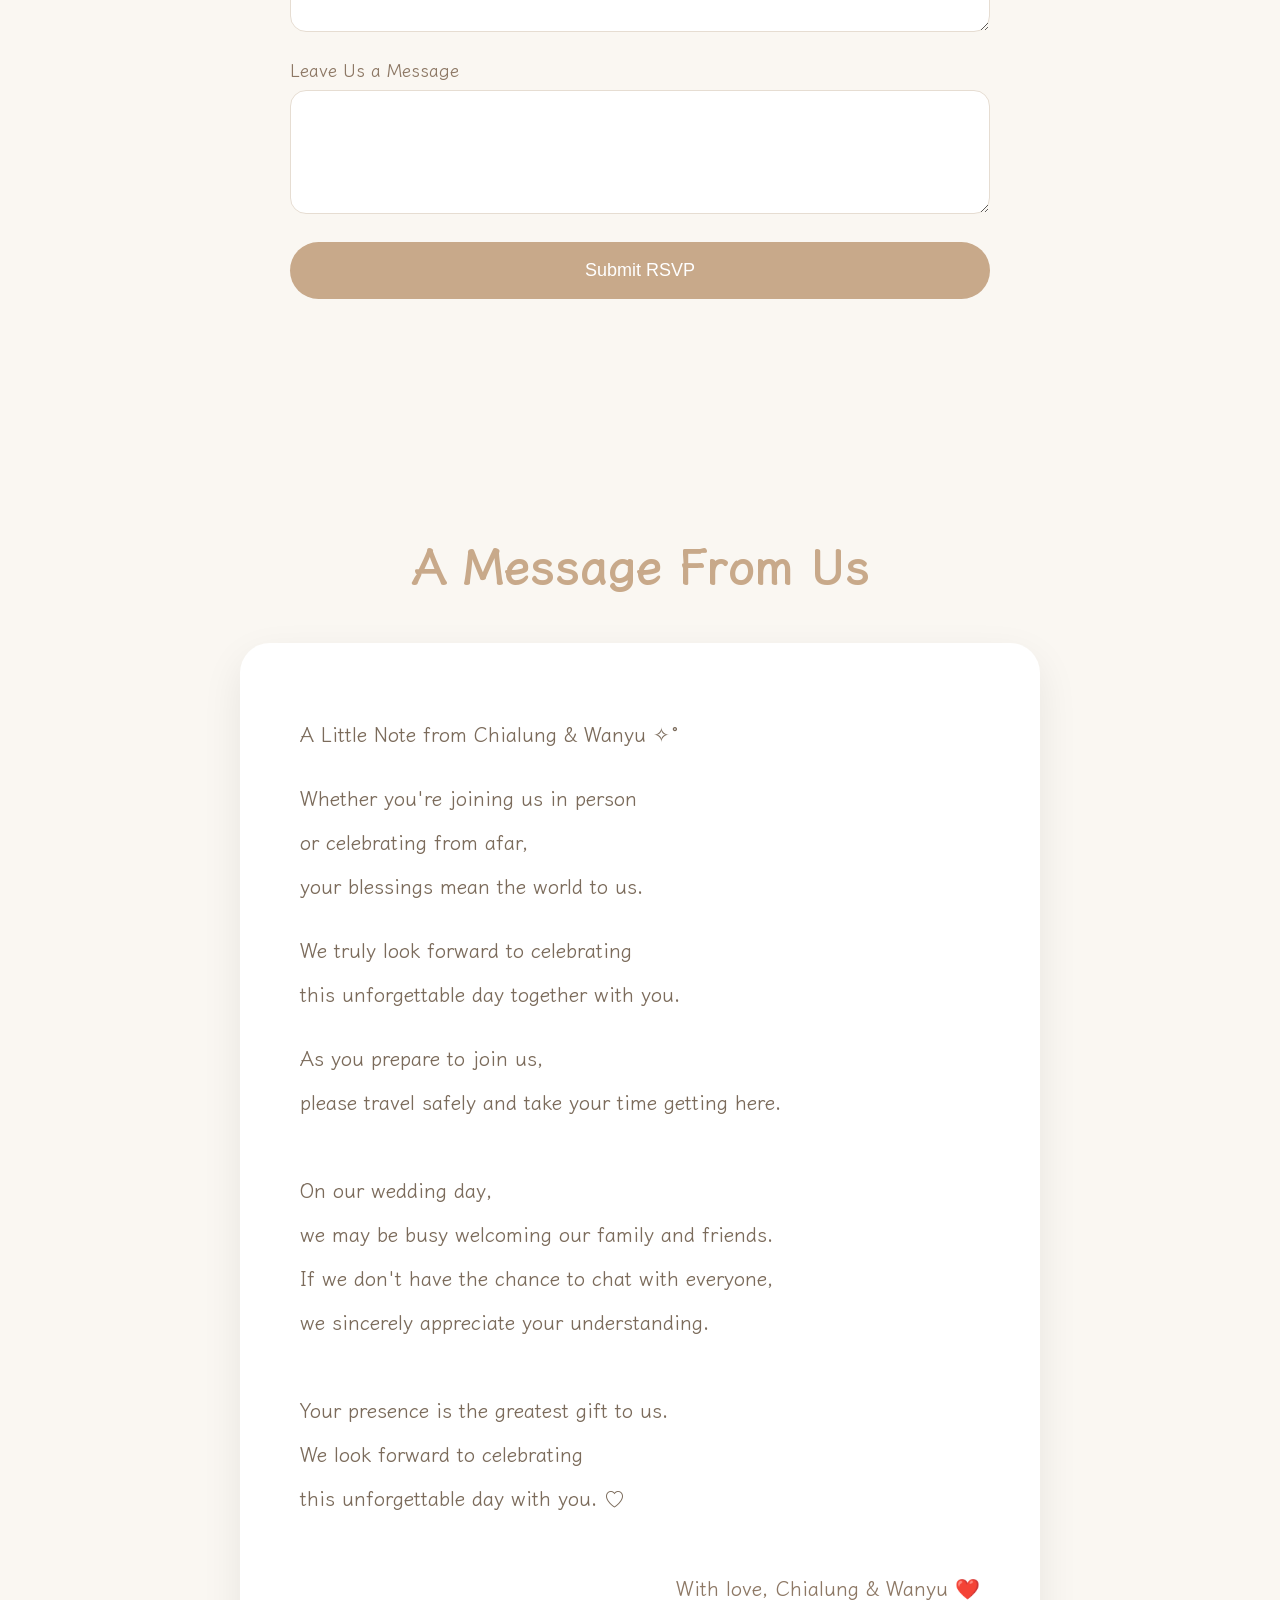
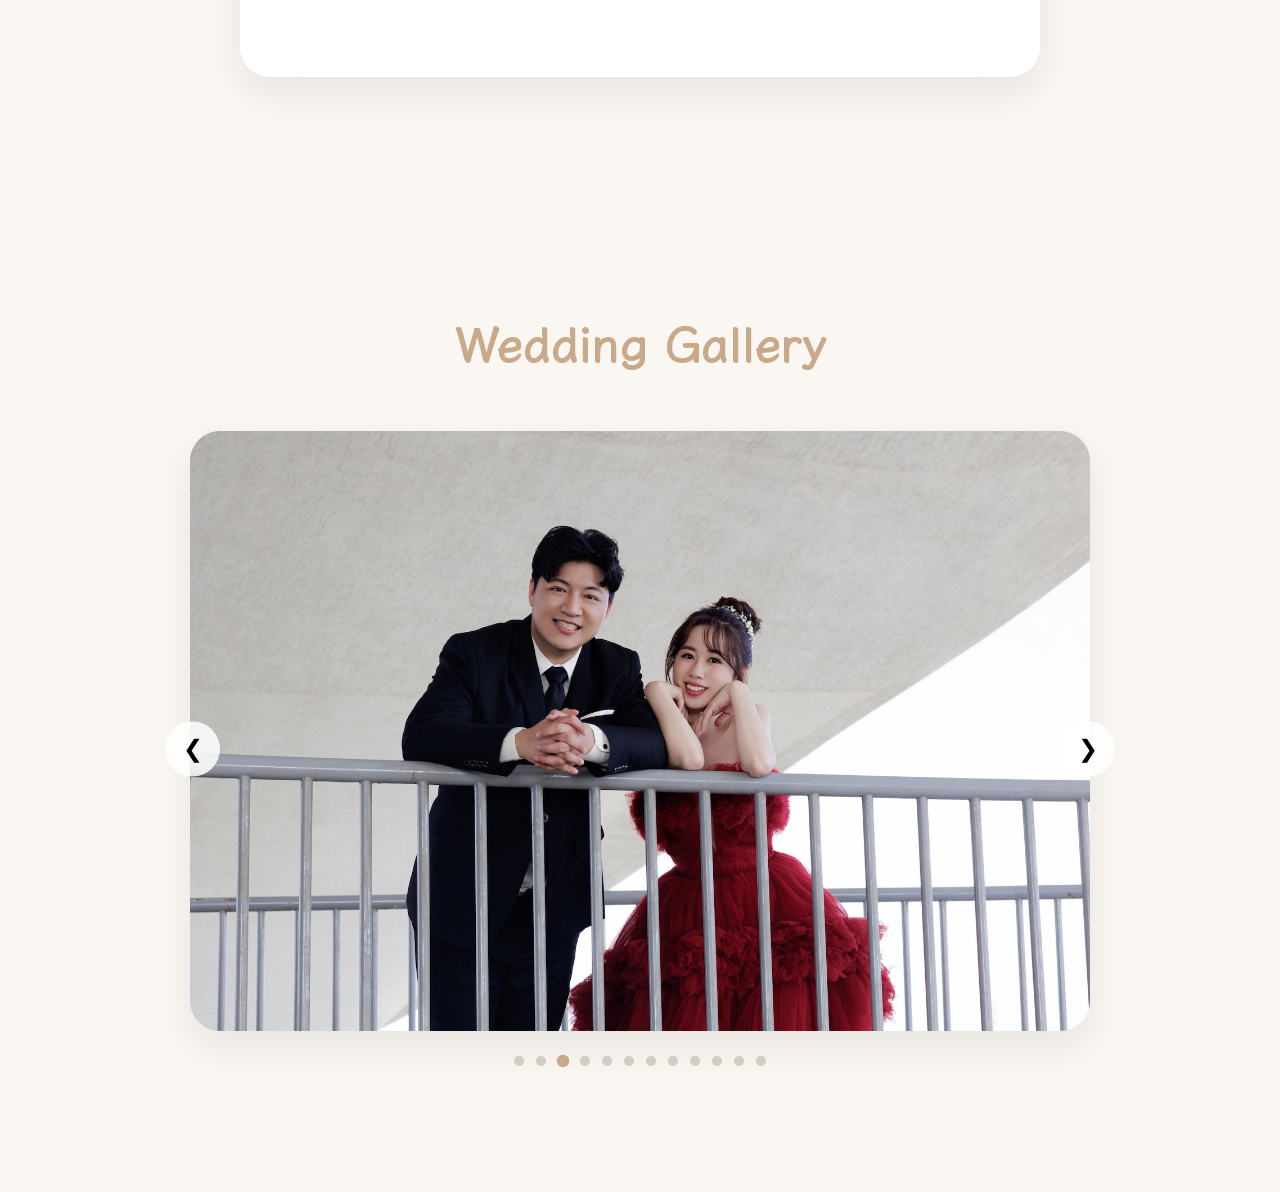
==== commit 02234acc: "Update index.html" ====
--- a/en/index.html
+++ b/en/index.html
@@ -311,7 +311,7 @@
         <h2>✦ RSVP ✦</h2>
 
         <p class="rsvp-desc">
-            Please respond by <strong>July 31, 2026</strong><br>
+            Please respond by <strong>Aug. 15, 2026</strong><br>
             to help us with our wedding arrangements.
         </p>
 
